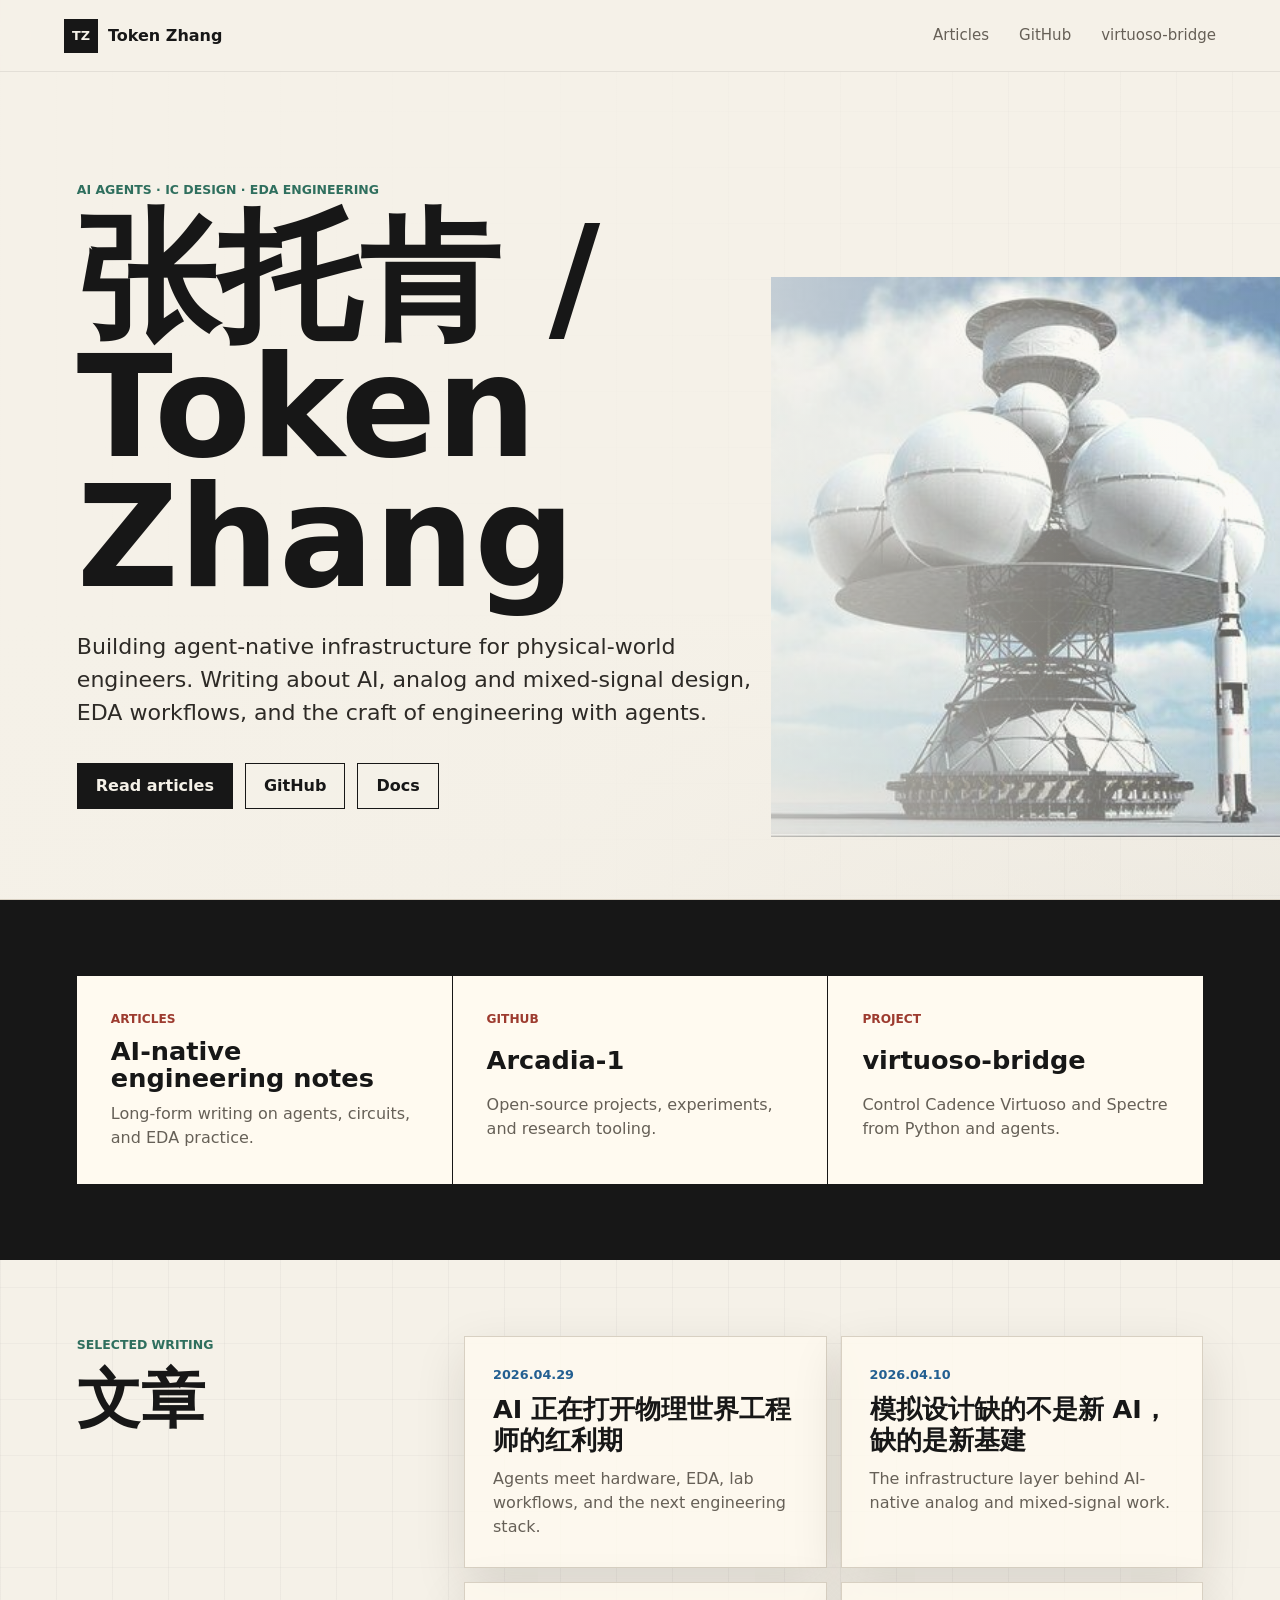
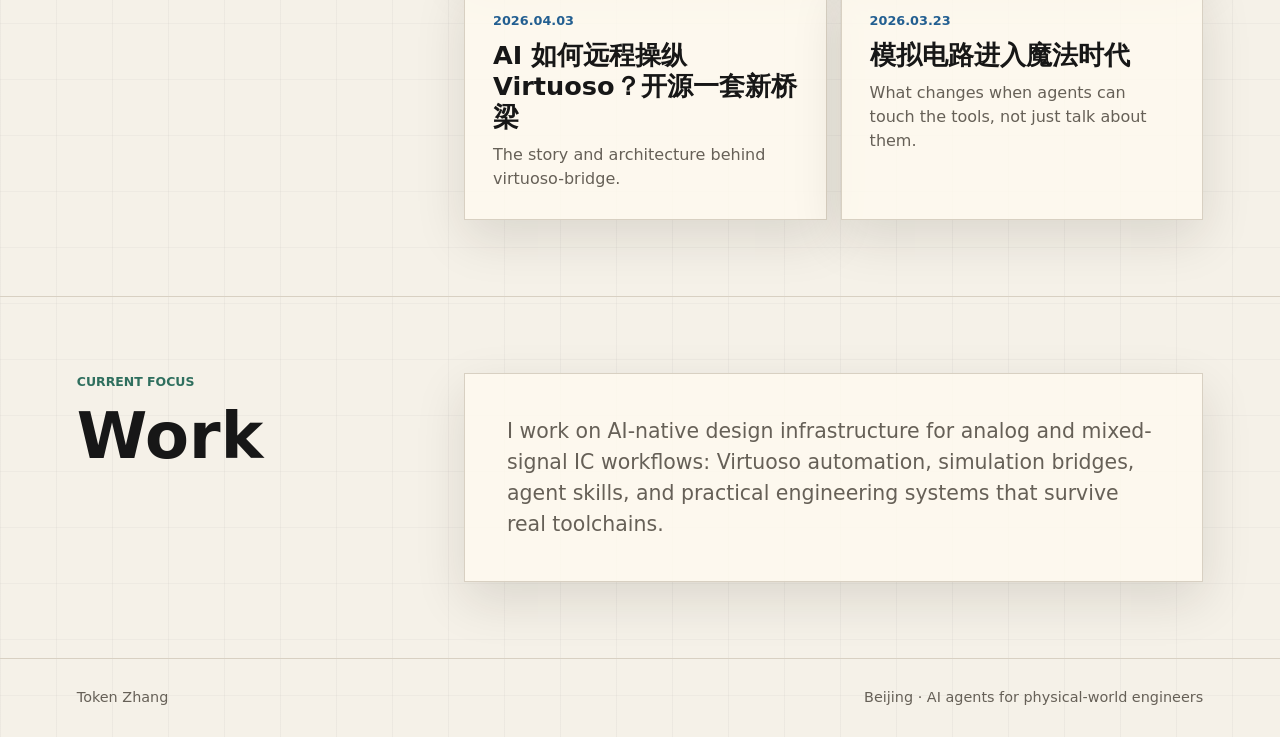
==== index.html @ 7e132140 "Initial tokenzhang.com landing page" ====
<!doctype html>
<html lang="zh-CN">
  <head>
    <meta charset="utf-8" />
    <meta name="viewport" content="width=device-width, initial-scale=1" />
    <title>Token Zhang | 张托肯</title>
    <meta
      name="description"
      content="张托肯的个人入口：AI Agents、IC design、EDA engineering、文章与开源项目。"
    />
    <meta name="theme-color" content="#f5f1e8" />
    <meta property="og:title" content="Token Zhang | 张托肯" />
    <meta
      property="og:description"
      content="AI Agents, IC design, EDA engineering, articles, and open-source projects."
    />
    <meta property="og:type" content="website" />
    <meta property="og:url" content="https://tokenzhang.com/" />
    <meta property="og:image" content="https://tokenzhang.com/assets/avatar.jpg" />
    <link rel="canonical" href="https://tokenzhang.com/" />
    <link rel="icon" href="assets/avatar.jpg" />
    <link rel="stylesheet" href="styles.css" />
  </head>
  <body>
    <header class="site-header" aria-label="Primary">
      <a class="brand" href="/" aria-label="Token Zhang home">
        <span class="brand-mark">TZ</span>
        <span>Token Zhang</span>
      </a>
      <nav class="nav-links">
        <a href="#articles">Articles</a>
        <a href="https://github.com/Arcadia-1">GitHub</a>
        <a href="https://virtuoso-bridge.tokenzhang.com">virtuoso-bridge</a>
      </nav>
    </header>

    <main>
      <section class="hero" aria-labelledby="hero-title">
        <img class="hero-portrait" src="assets/avatar.jpg" alt="Token Zhang avatar" />
        <div class="hero-copy">
          <p class="eyebrow">AI agents · IC design · EDA engineering</p>
          <h1 id="hero-title">张托肯 / Token Zhang</h1>
          <p class="intro">
            Building agent-native infrastructure for physical-world engineers.
            Writing about AI, analog and mixed-signal design, EDA workflows, and
            the craft of engineering with agents.
          </p>
          <div class="primary-actions" aria-label="Featured links">
            <a class="button primary" href="#articles">Read articles</a>
            <a class="button" href="https://github.com/Arcadia-1">GitHub</a>
            <a class="button" href="https://virtuoso-bridge.tokenzhang.com">Docs</a>
          </div>
        </div>
      </section>

      <section class="link-band" aria-label="Main destinations">
        <a class="destination" href="#articles">
          <span class="destination-label">Articles</span>
          <strong>AI-native engineering notes</strong>
          <span>Long-form writing on agents, circuits, and EDA practice.</span>
        </a>
        <a class="destination" href="https://github.com/Arcadia-1">
          <span class="destination-label">GitHub</span>
          <strong>Arcadia-1</strong>
          <span>Open-source projects, experiments, and research tooling.</span>
        </a>
        <a class="destination" href="https://virtuoso-bridge.tokenzhang.com">
          <span class="destination-label">Project</span>
          <strong>virtuoso-bridge</strong>
          <span>Control Cadence Virtuoso and Spectre from Python and agents.</span>
        </a>
      </section>

      <section class="section-grid" id="articles" aria-labelledby="articles-title">
        <div class="section-heading">
          <p class="eyebrow">Selected writing</p>
          <h2 id="articles-title">文章</h2>
        </div>
        <div class="article-list">
          <article class="article-card">
            <span>2026.04.29</span>
            <h3>AI 正在打开物理世界工程师的红利期</h3>
            <p>Agents meet hardware, EDA, lab workflows, and the next engineering stack.</p>
          </article>
          <article class="article-card">
            <span>2026.04.10</span>
            <h3>模拟设计缺的不是新 AI，缺的是新基建</h3>
            <p>The infrastructure layer behind AI-native analog and mixed-signal work.</p>
          </article>
          <article class="article-card">
            <span>2026.04.03</span>
            <h3>AI 如何远程操纵 Virtuoso？开源一套新桥梁</h3>
            <p>The story and architecture behind virtuoso-bridge.</p>
          </article>
          <article class="article-card">
            <span>2026.03.23</span>
            <h3>模拟电路进入魔法时代</h3>
            <p>What changes when agents can touch the tools, not just talk about them.</p>
          </article>
        </div>
      </section>

      <section class="section-grid compact" aria-labelledby="work-title">
        <div class="section-heading">
          <p class="eyebrow">Current focus</p>
          <h2 id="work-title">Work</h2>
        </div>
        <div class="work-panel">
          <p>
            I work on AI-native design infrastructure for analog and mixed-signal
            IC workflows: Virtuoso automation, simulation bridges, agent skills,
            and practical engineering systems that survive real toolchains.
          </p>
        </div>
      </section>
    </main>

    <footer class="site-footer">
      <span>Token Zhang</span>
      <span>Beijing · AI agents for physical-world engineers</span>
    </footer>
  </body>
</html>
---- styles.css ----
:root {
  color-scheme: light;
  --paper: #f5f1e8;
  --ink: #171717;
  --muted: #666057;
  --line: #d8d0c2;
  --panel: #fffaf0;
  --green: #2f6f5e;
  --red: #9d3b2f;
  --blue: #235f91;
  --gold: #b1842e;
  --shadow: 0 18px 48px rgba(32, 27, 20, 0.12);
}

* {
  box-sizing: border-box;
}

html {
  scroll-behavior: smooth;
}

body {
  margin: 0;
  min-width: 320px;
  background:
    linear-gradient(90deg, rgba(23, 23, 23, 0.035) 1px, transparent 1px),
    linear-gradient(0deg, rgba(23, 23, 23, 0.03) 1px, transparent 1px),
    var(--paper);
  background-size: 56px 56px;
  color: var(--ink);
  font-family:
    Inter, ui-sans-serif, system-ui, -apple-system, BlinkMacSystemFont, "Segoe UI",
    "Noto Sans SC", "PingFang SC", "Microsoft YaHei", sans-serif;
  line-height: 1.5;
}

a {
  color: inherit;
  text-decoration: none;
}

.site-header {
  position: sticky;
  top: 0;
  z-index: 10;
  display: flex;
  align-items: center;
  justify-content: space-between;
  gap: 24px;
  min-height: 72px;
  padding: 16px clamp(18px, 5vw, 72px);
  border-bottom: 1px solid rgba(23, 23, 23, 0.08);
  background: rgba(245, 241, 232, 0.9);
  backdrop-filter: blur(18px);
}

.brand,
.nav-links {
  display: flex;
  align-items: center;
}

.brand {
  gap: 10px;
  font-weight: 760;
}

.brand-mark {
  display: grid;
  width: 34px;
  height: 34px;
  place-items: center;
  border: 1px solid var(--ink);
  background: var(--ink);
  color: var(--paper);
  font-size: 0.8rem;
}

.nav-links {
  gap: clamp(14px, 3vw, 30px);
  color: var(--muted);
  font-size: 0.94rem;
}

.nav-links a:hover {
  color: var(--ink);
}

.hero {
  position: relative;
  display: grid;
  min-height: calc(100svh - 72px);
  align-items: end;
  overflow: hidden;
  padding: clamp(40px, 7vw, 92px) clamp(20px, 6vw, 96px);
  border-bottom: 1px solid var(--line);
}

.hero::before {
  position: absolute;
  inset: 0;
  content: "";
  background:
    linear-gradient(90deg, rgba(245, 241, 232, 0.98) 0%, rgba(245, 241, 232, 0.88) 46%, rgba(245, 241, 232, 0.3) 100%),
    linear-gradient(180deg, transparent 64%, rgba(23, 23, 23, 0.05) 100%);
  z-index: 1;
}

.hero-portrait {
  position: absolute;
  right: clamp(-70px, -4vw, 18px);
  bottom: clamp(10px, 5vw, 62px);
  width: min(58vw, 560px);
  aspect-ratio: 1;
  object-fit: cover;
  filter: saturate(0.92) contrast(1.05);
  opacity: 0.94;
}

.hero-copy {
  position: relative;
  z-index: 2;
  max-width: 790px;
}

.eyebrow {
  margin: 0 0 14px;
  color: var(--green);
  font-size: 0.78rem;
  font-weight: 780;
  text-transform: uppercase;
}

h1,
h2,
h3,
p {
  overflow-wrap: anywhere;
}

h1 {
  margin: 0;
  max-width: 12ch;
  font-size: clamp(4.2rem, 11vw, 9.5rem);
  line-height: 0.92;
  letter-spacing: 0;
}

.intro {
  max-width: 680px;
  margin: 28px 0 0;
  color: #2d2a26;
  font-size: clamp(1.05rem, 2vw, 1.38rem);
}

.primary-actions {
  display: flex;
  flex-wrap: wrap;
  gap: 12px;
  margin-top: 34px;
}

.button {
  display: inline-flex;
  align-items: center;
  justify-content: center;
  min-height: 44px;
  padding: 10px 18px;
  border: 1px solid var(--ink);
  background: rgba(245, 241, 232, 0.78);
  font-weight: 720;
}

.button.primary {
  background: var(--ink);
  color: var(--paper);
}

.button:hover {
  transform: translateY(-1px);
  box-shadow: 0 8px 18px rgba(23, 23, 23, 0.12);
}

.link-band,
.section-grid {
  padding: clamp(34px, 6vw, 76px) clamp(20px, 6vw, 96px);
}

.link-band {
  display: grid;
  grid-template-columns: repeat(3, minmax(0, 1fr));
  gap: 1px;
  background: var(--ink);
}

.destination {
  display: grid;
  gap: 10px;
  min-height: 190px;
  padding: clamp(22px, 3vw, 34px);
  background: var(--panel);
}

.destination:hover {
  background: #ffffff;
}

.destination-label {
  color: var(--red);
  font-size: 0.76rem;
  font-weight: 800;
  text-transform: uppercase;
}

.destination strong {
  font-size: clamp(1.35rem, 2vw, 1.9rem);
  line-height: 1.05;
}

.destination span:last-child {
  color: var(--muted);
}

.section-grid {
  display: grid;
  grid-template-columns: minmax(180px, 0.42fr) minmax(0, 1fr);
  gap: clamp(28px, 6vw, 78px);
  border-bottom: 1px solid var(--line);
}

.section-grid.compact {
  align-items: start;
}

.section-heading h2 {
  margin: 0;
  font-size: clamp(2.4rem, 5vw, 4.8rem);
  line-height: 0.96;
}

.article-list {
  display: grid;
  grid-template-columns: repeat(2, minmax(0, 1fr));
  gap: 14px;
}

.article-card,
.work-panel {
  border: 1px solid var(--line);
  background: rgba(255, 250, 240, 0.82);
  box-shadow: var(--shadow);
}

.article-card {
  display: grid;
  min-height: 210px;
  align-content: start;
  gap: 10px;
  padding: clamp(20px, 3vw, 28px);
}

.article-card span {
  color: var(--blue);
  font-size: 0.8rem;
  font-weight: 780;
}

.article-card h3 {
  margin: 0;
  font-size: clamp(1.2rem, 2vw, 1.62rem);
  line-height: 1.22;
}

.article-card p,
.work-panel p {
  margin: 0;
  color: var(--muted);
}

.work-panel {
  padding: clamp(24px, 4vw, 42px);
  font-size: clamp(1.05rem, 2vw, 1.28rem);
}

.site-footer {
  display: flex;
  justify-content: space-between;
  gap: 20px;
  padding: 28px clamp(20px, 6vw, 96px);
  color: var(--muted);
  font-size: 0.9rem;
}

@media (max-width: 860px) {
  .site-header {
    align-items: flex-start;
    flex-direction: column;
    gap: 14px;
  }

  .nav-links {
    width: 100%;
    justify-content: space-between;
  }

  .hero {
    min-height: calc(100svh - 118px);
  }

  .hero::before {
    background:
      linear-gradient(180deg, rgba(245, 241, 232, 0.82) 0%, rgba(245, 241, 232, 0.94) 62%, rgba(245, 241, 232, 1) 100%),
      linear-gradient(180deg, transparent 64%, rgba(23, 23, 23, 0.05) 100%);
  }

  .hero-portrait {
    top: 34px;
    right: -18vw;
    bottom: auto;
    width: min(86vw, 420px);
    opacity: 0.5;
  }

  .link-band,
  .section-grid,
  .article-list {
    grid-template-columns: 1fr;
  }

  .site-footer {
    flex-direction: column;
  }
}

@media (max-width: 540px) {
  .nav-links {
    display: grid;
    grid-template-columns: repeat(3, minmax(0, 1fr));
    gap: 8px;
    font-size: 0.82rem;
  }

  .nav-links a {
    overflow-wrap: anywhere;
  }

  h1 {
    font-size: clamp(3.4rem, 18vw, 4.8rem);
  }

  .primary-actions {
    display: grid;
    grid-template-columns: 1fr;
  }
}
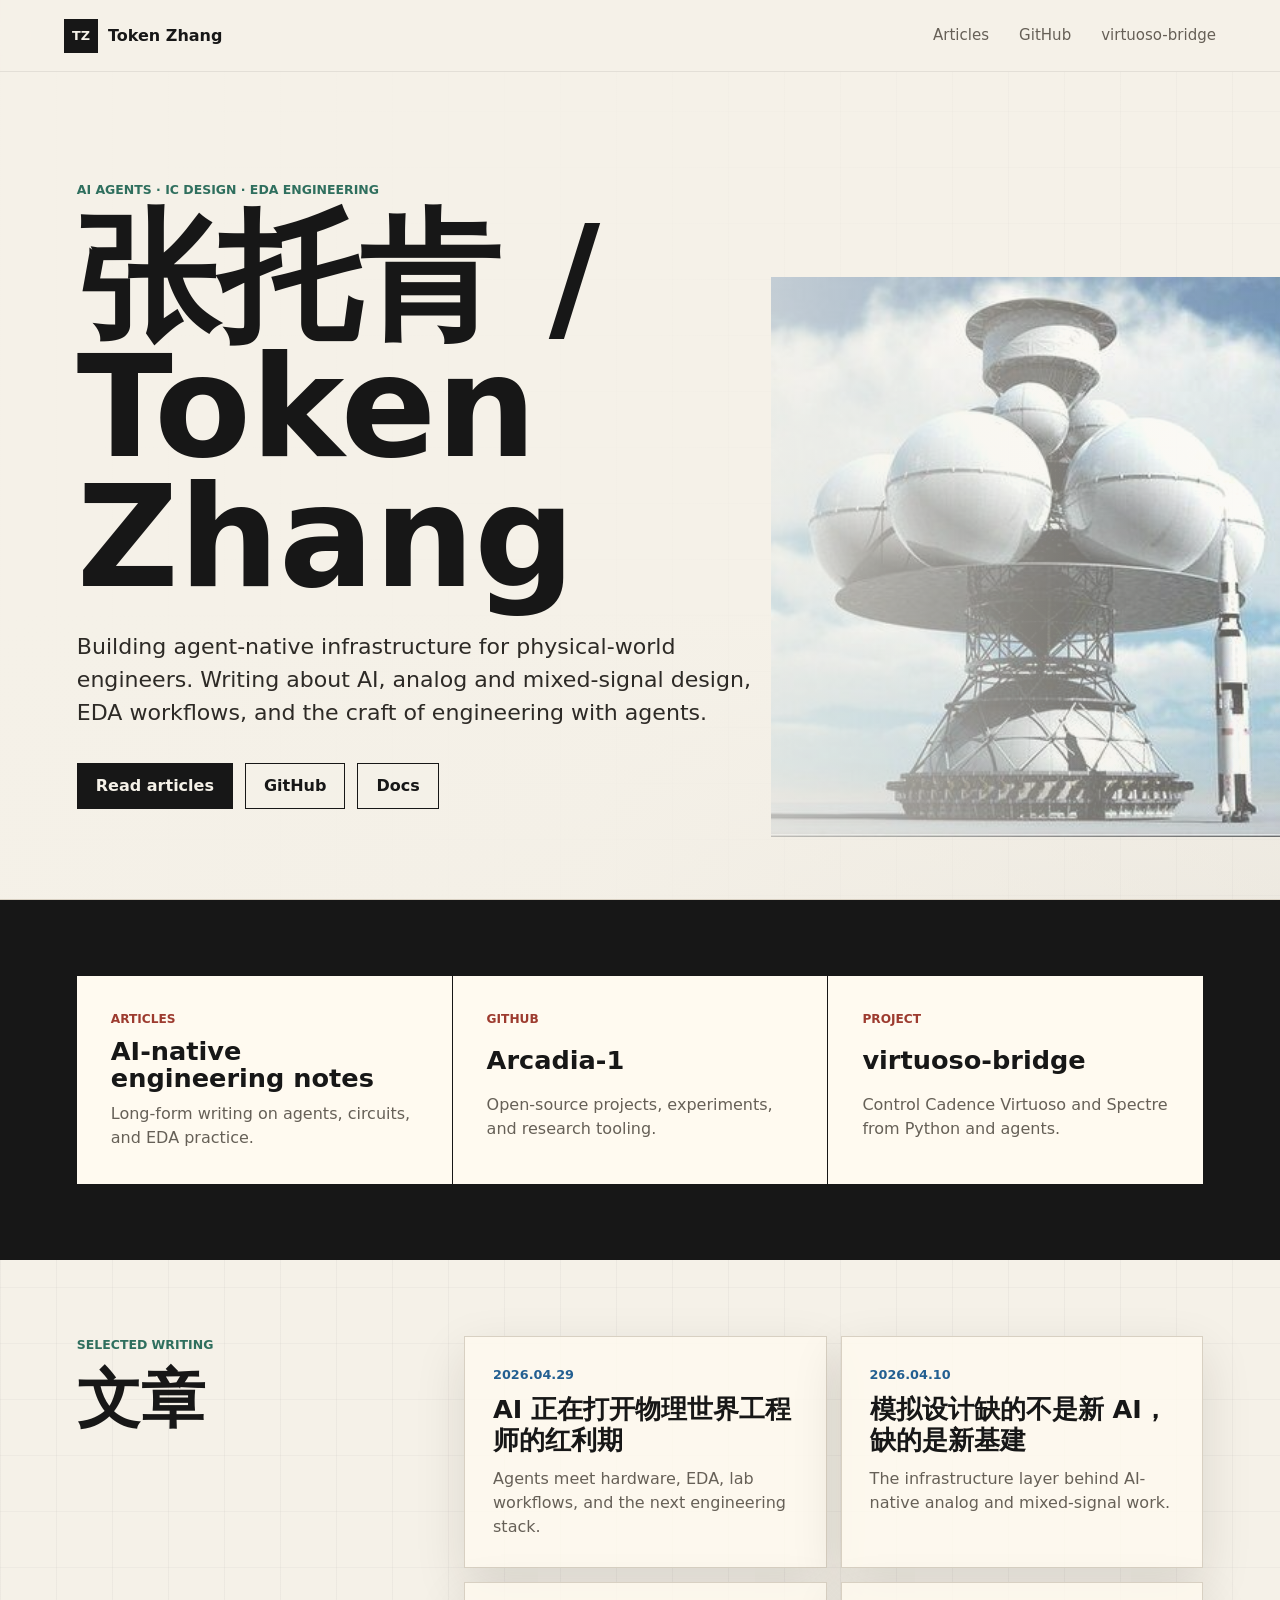
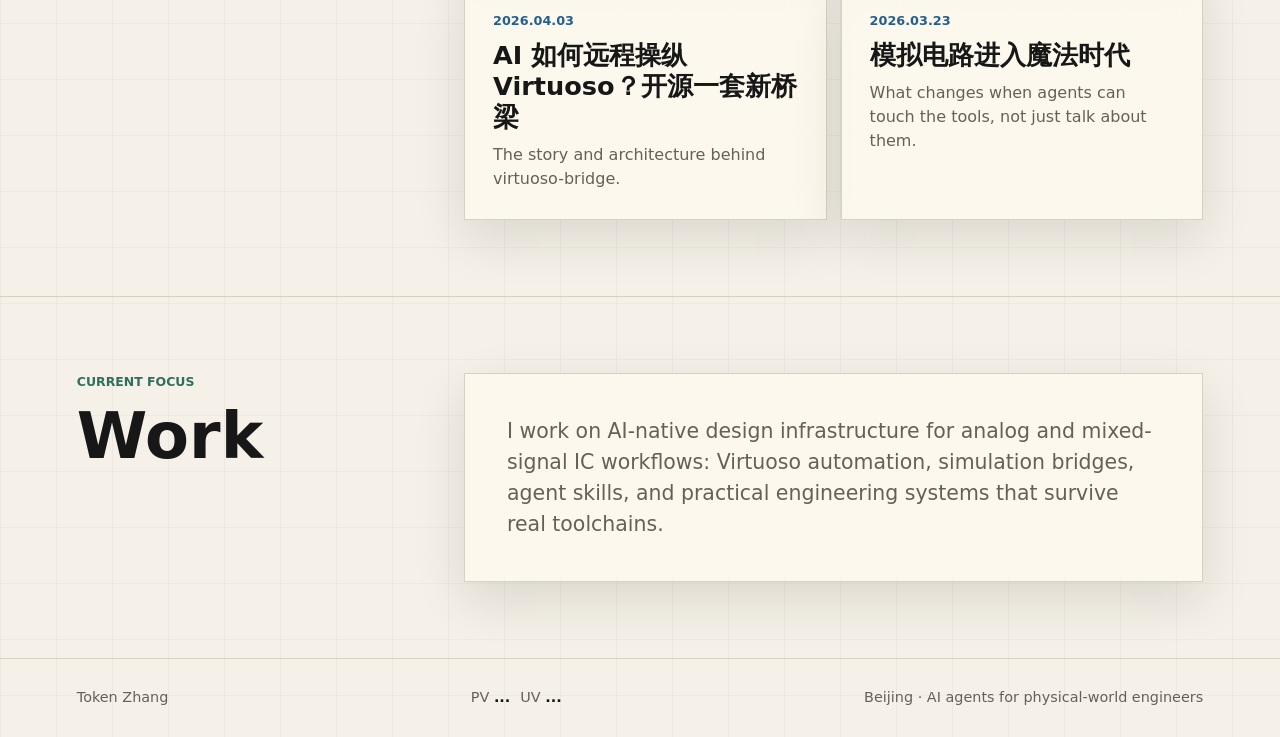
==== commit d875b831: "Add traffic counters" ====
--- a/index.html
+++ b/index.html
@@ -117,7 +117,23 @@
 
     <footer class="site-footer">
       <span>Token Zhang</span>
+      <span class="traffic-stats" aria-label="Traffic statistics">
+        <span>PV <strong id="busuanzi_site_pv">...</strong></span>
+        <span>UV <strong id="busuanzi_site_uv">...</strong></span>
+      </span>
       <span>Beijing · AI agents for physical-world engineers</span>
     </footer>
+    <script>
+      (function () {
+        var host = window.location.hostname;
+        if (!host || host === "localhost" || host === "127.0.0.1" || host === "::1") {
+          return;
+        }
+        var script = document.createElement("script");
+        script.src = "https://api.busuanzi.cc/static/3.6.9/busuanzi.min.js";
+        script.defer = true;
+        document.body.appendChild(script);
+      }());
+    </script>
   </body>
 </html>
--- a/styles.css
+++ b/styles.css
@@ -285,11 +285,23 @@
 
 .site-footer {
   display: flex;
+  align-items: center;
   justify-content: space-between;
   gap: 20px;
   padding: 28px clamp(20px, 6vw, 96px);
   color: var(--muted);
   font-size: 0.9rem;
+}
+
+.traffic-stats {
+  display: inline-flex;
+  flex-wrap: wrap;
+  gap: 10px;
+}
+
+.traffic-stats strong {
+  color: var(--ink);
+  font-weight: 800;
 }
 
 @media (max-width: 860px) {
@@ -330,6 +342,7 @@
 
   .site-footer {
     flex-direction: column;
+    align-items: flex-start;
   }
 }
 
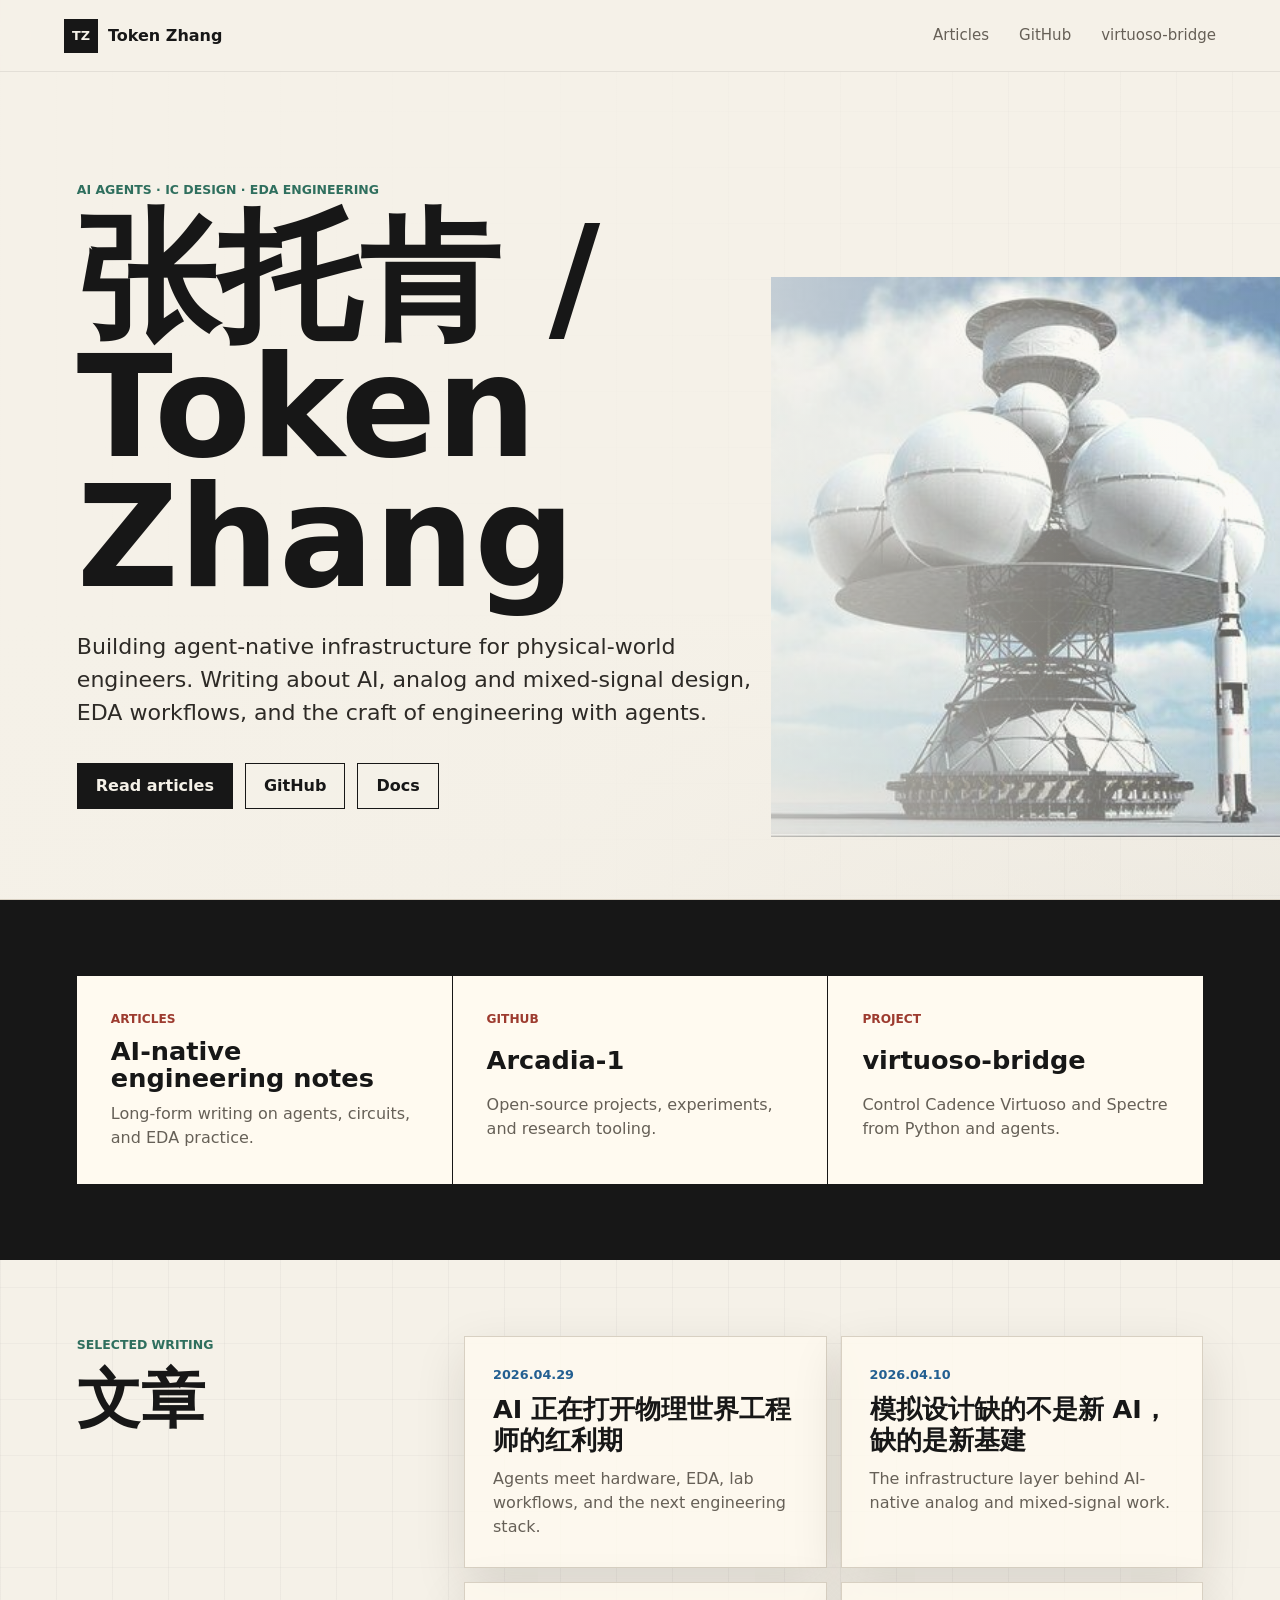
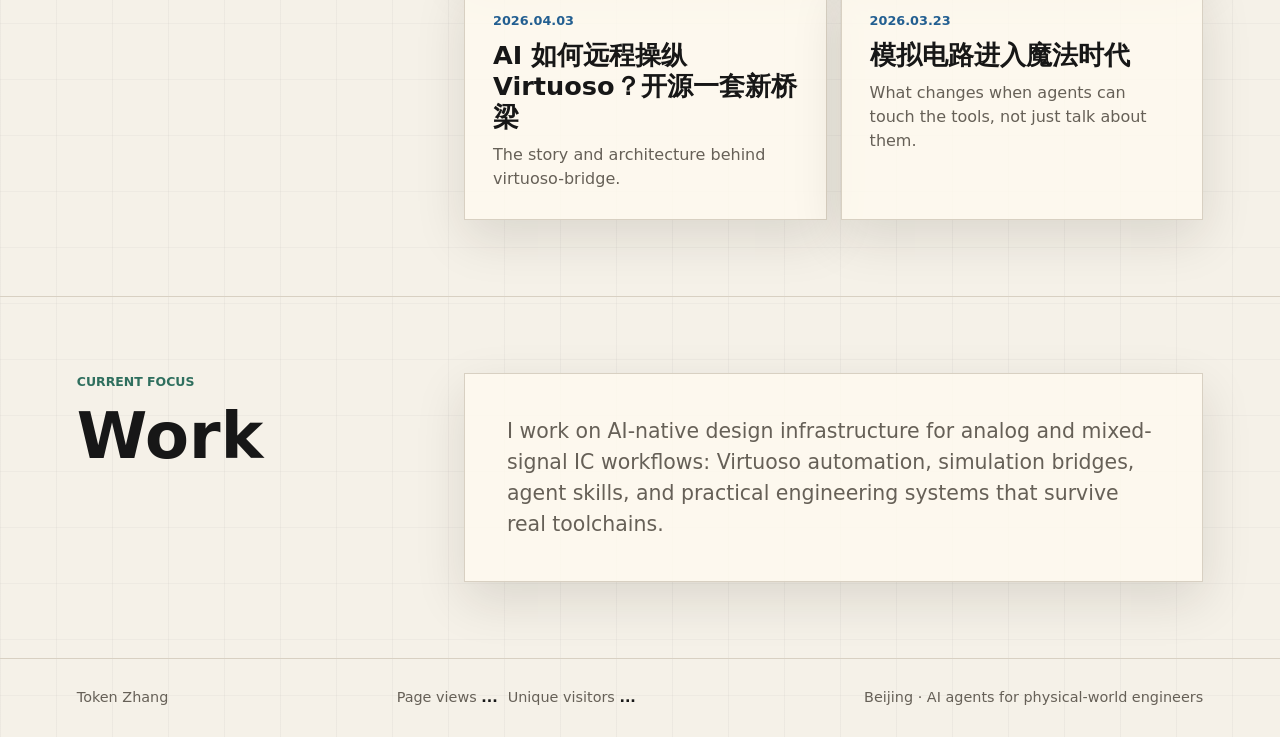
==== commit c351c802: "Clarify traffic counter labels" ====
--- a/index.html
+++ b/index.html
@@ -118,8 +118,8 @@
     <footer class="site-footer">
       <span>Token Zhang</span>
       <span class="traffic-stats" aria-label="Traffic statistics">
-        <span>PV <strong id="busuanzi_site_pv">...</strong></span>
-        <span>UV <strong id="busuanzi_site_uv">...</strong></span>
+        <span>Page views <strong id="busuanzi_site_pv">...</strong></span>
+        <span>Unique visitors <strong id="busuanzi_site_uv">...</strong></span>
       </span>
       <span>Beijing · AI agents for physical-world engineers</span>
     </footer>
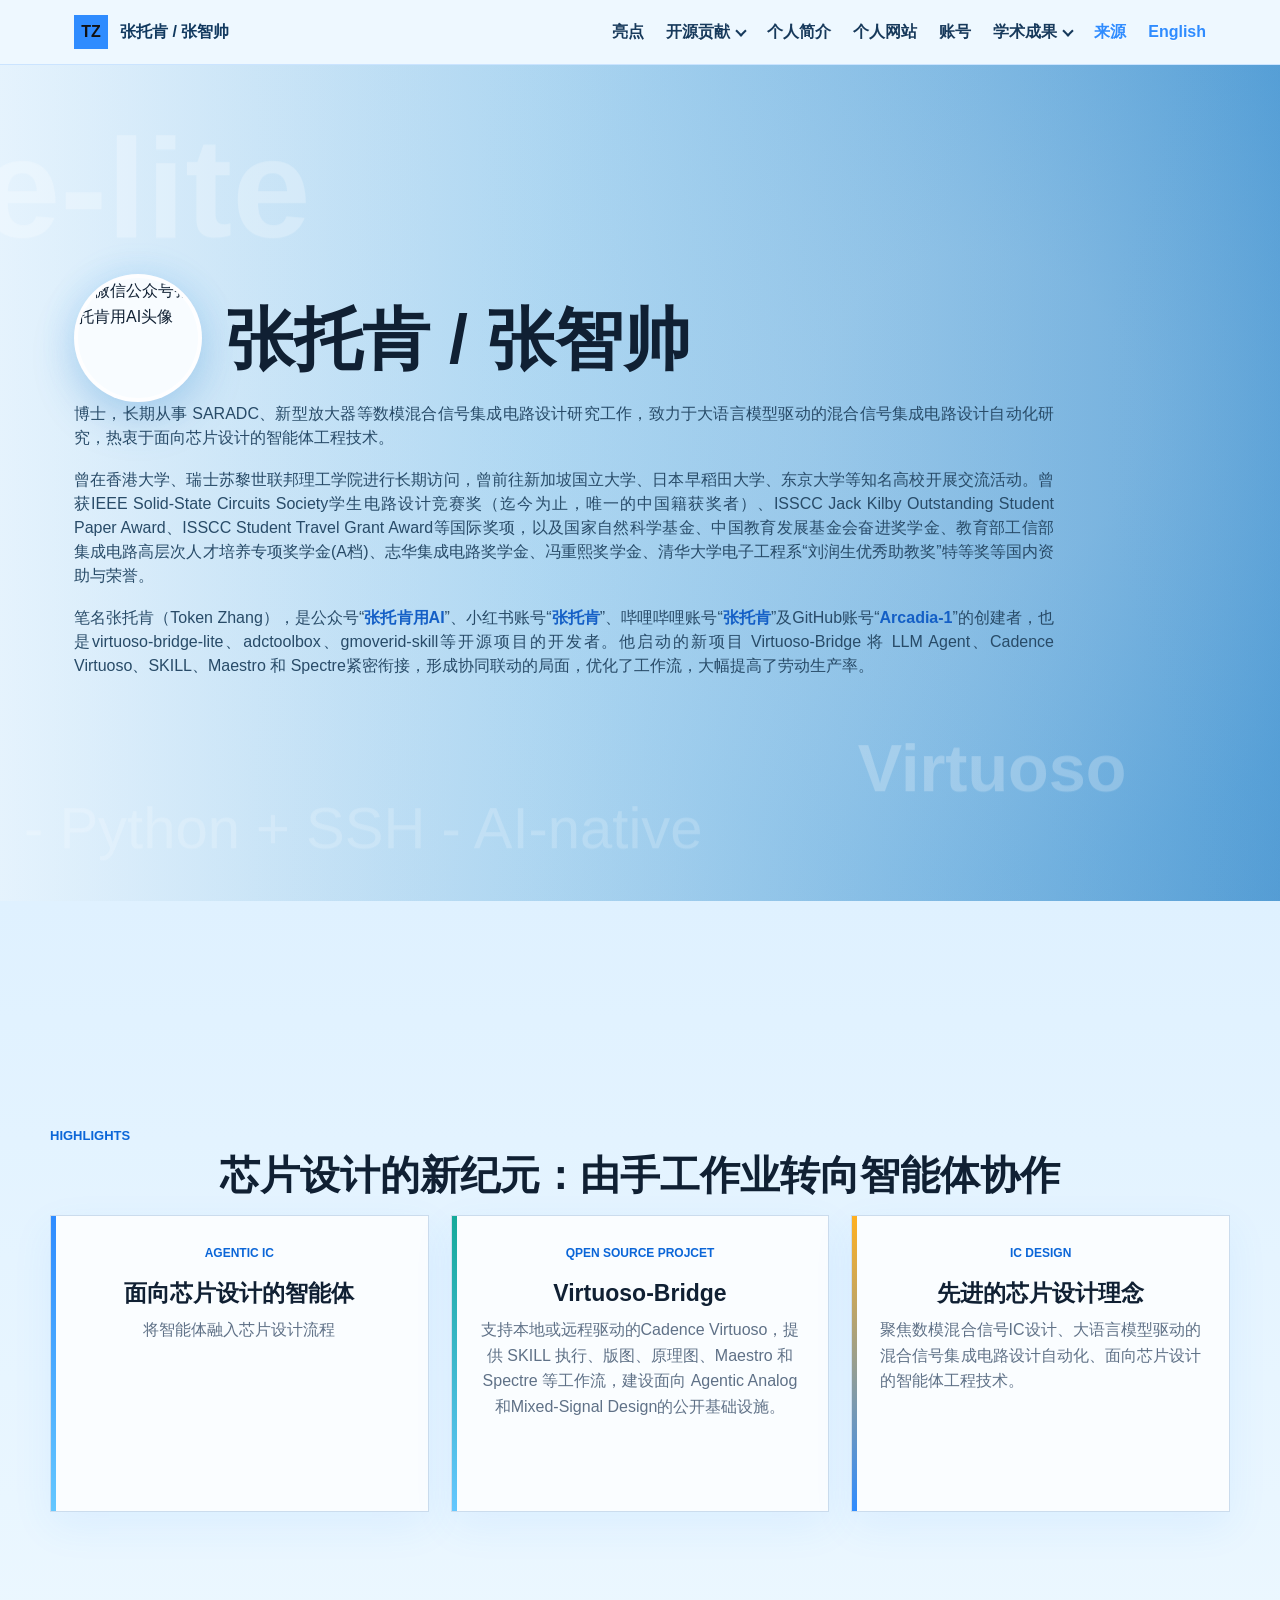
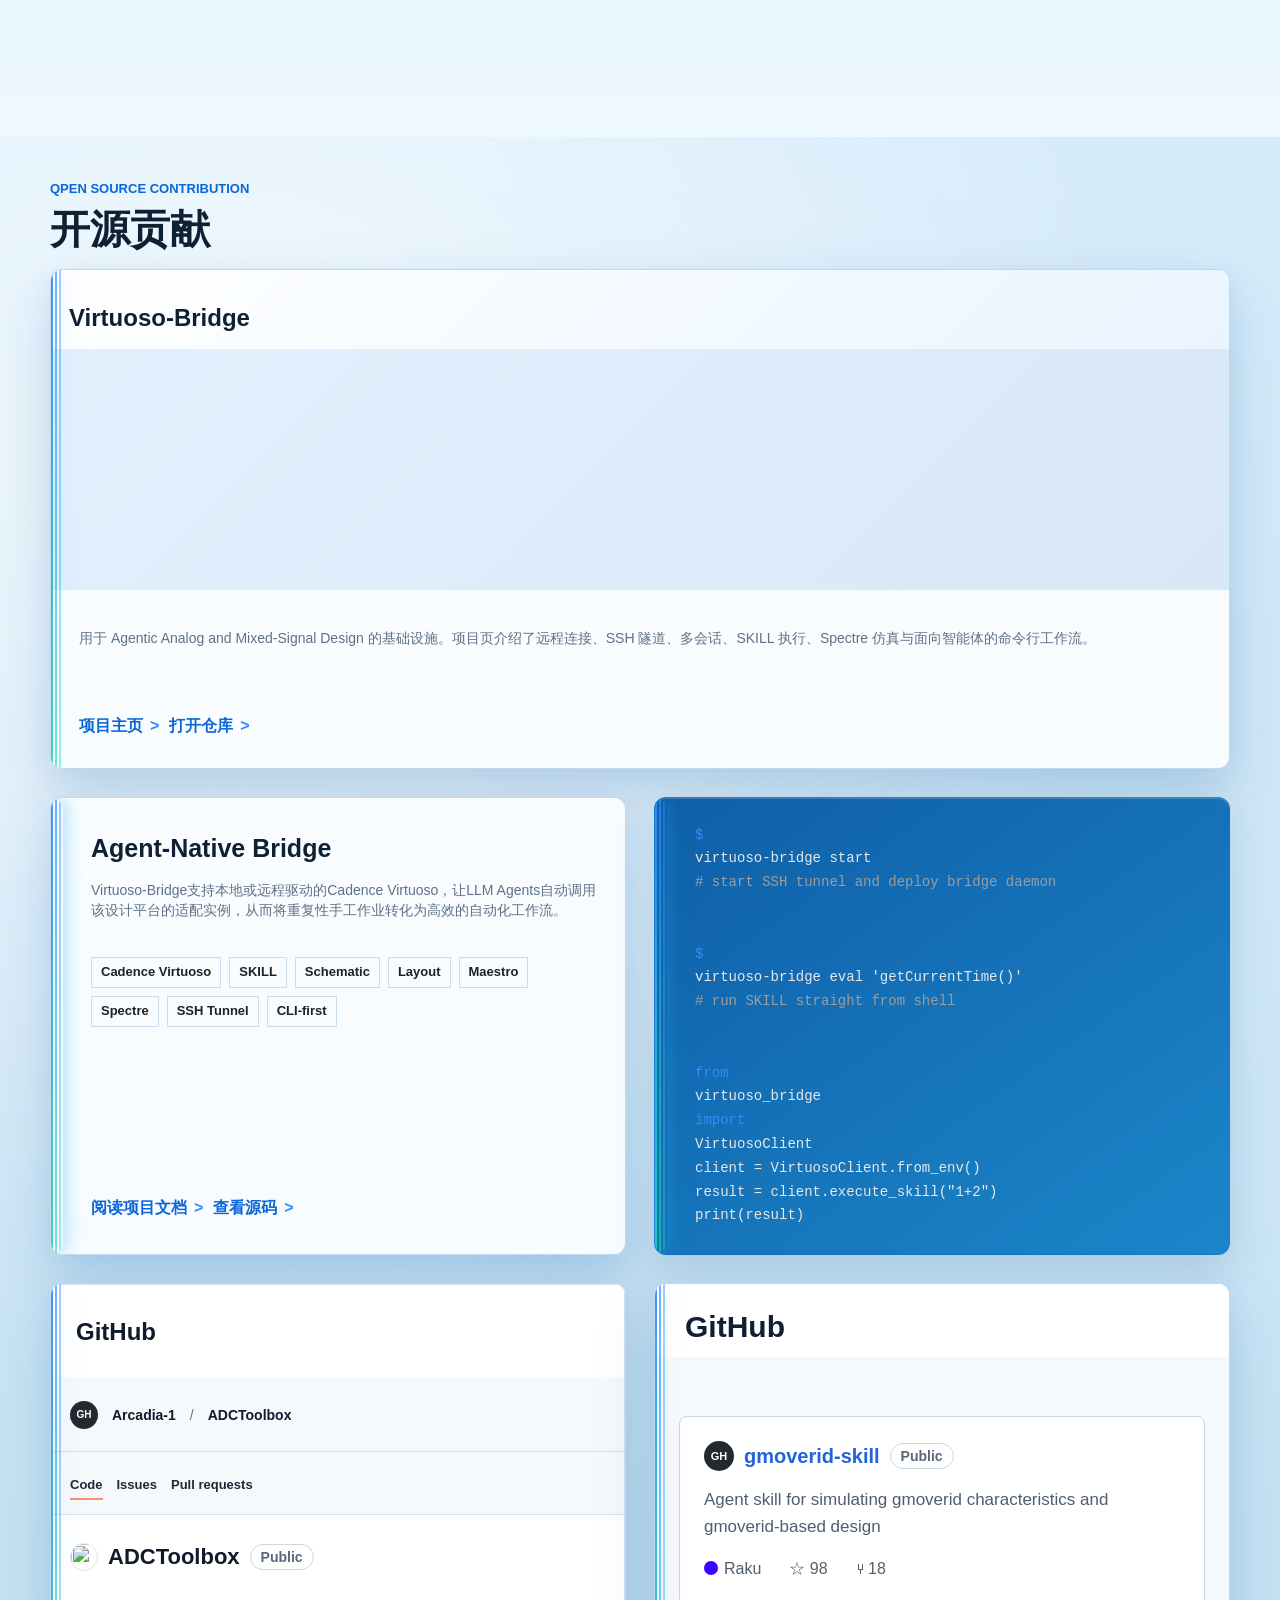
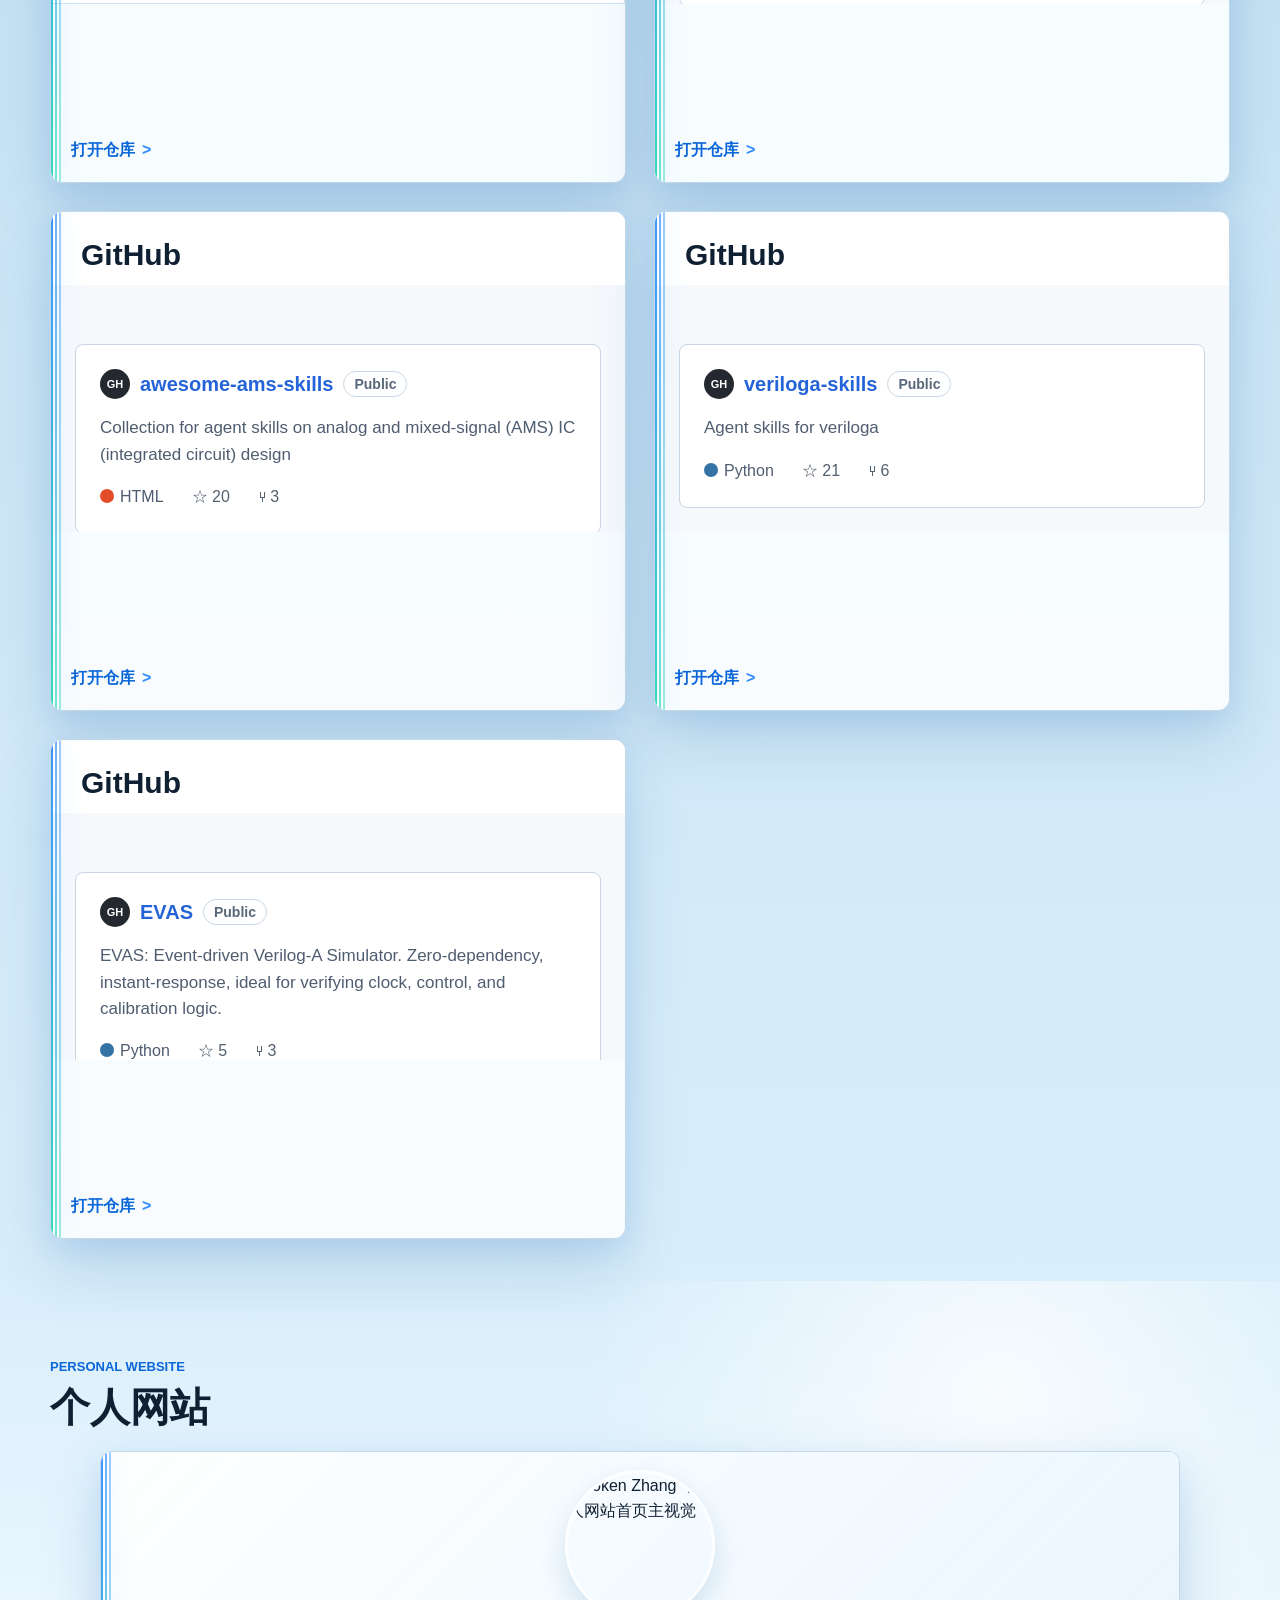
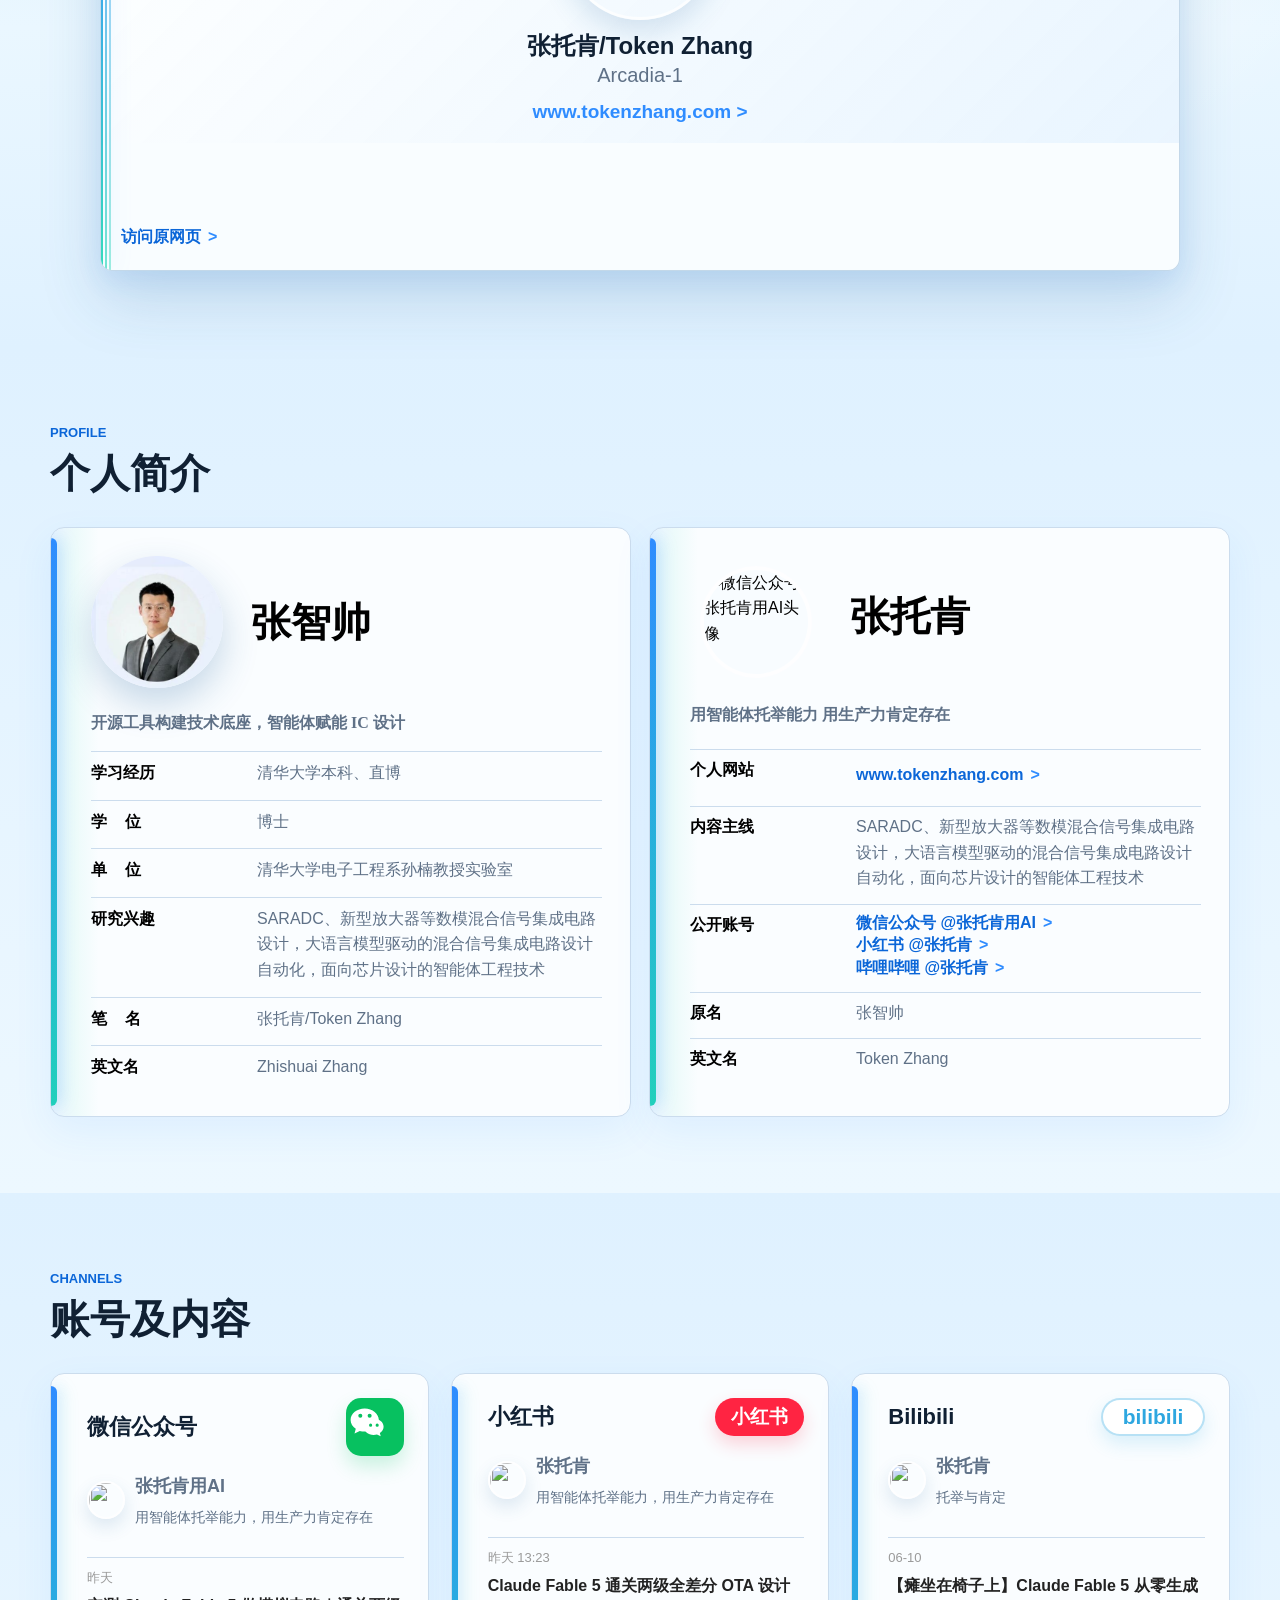
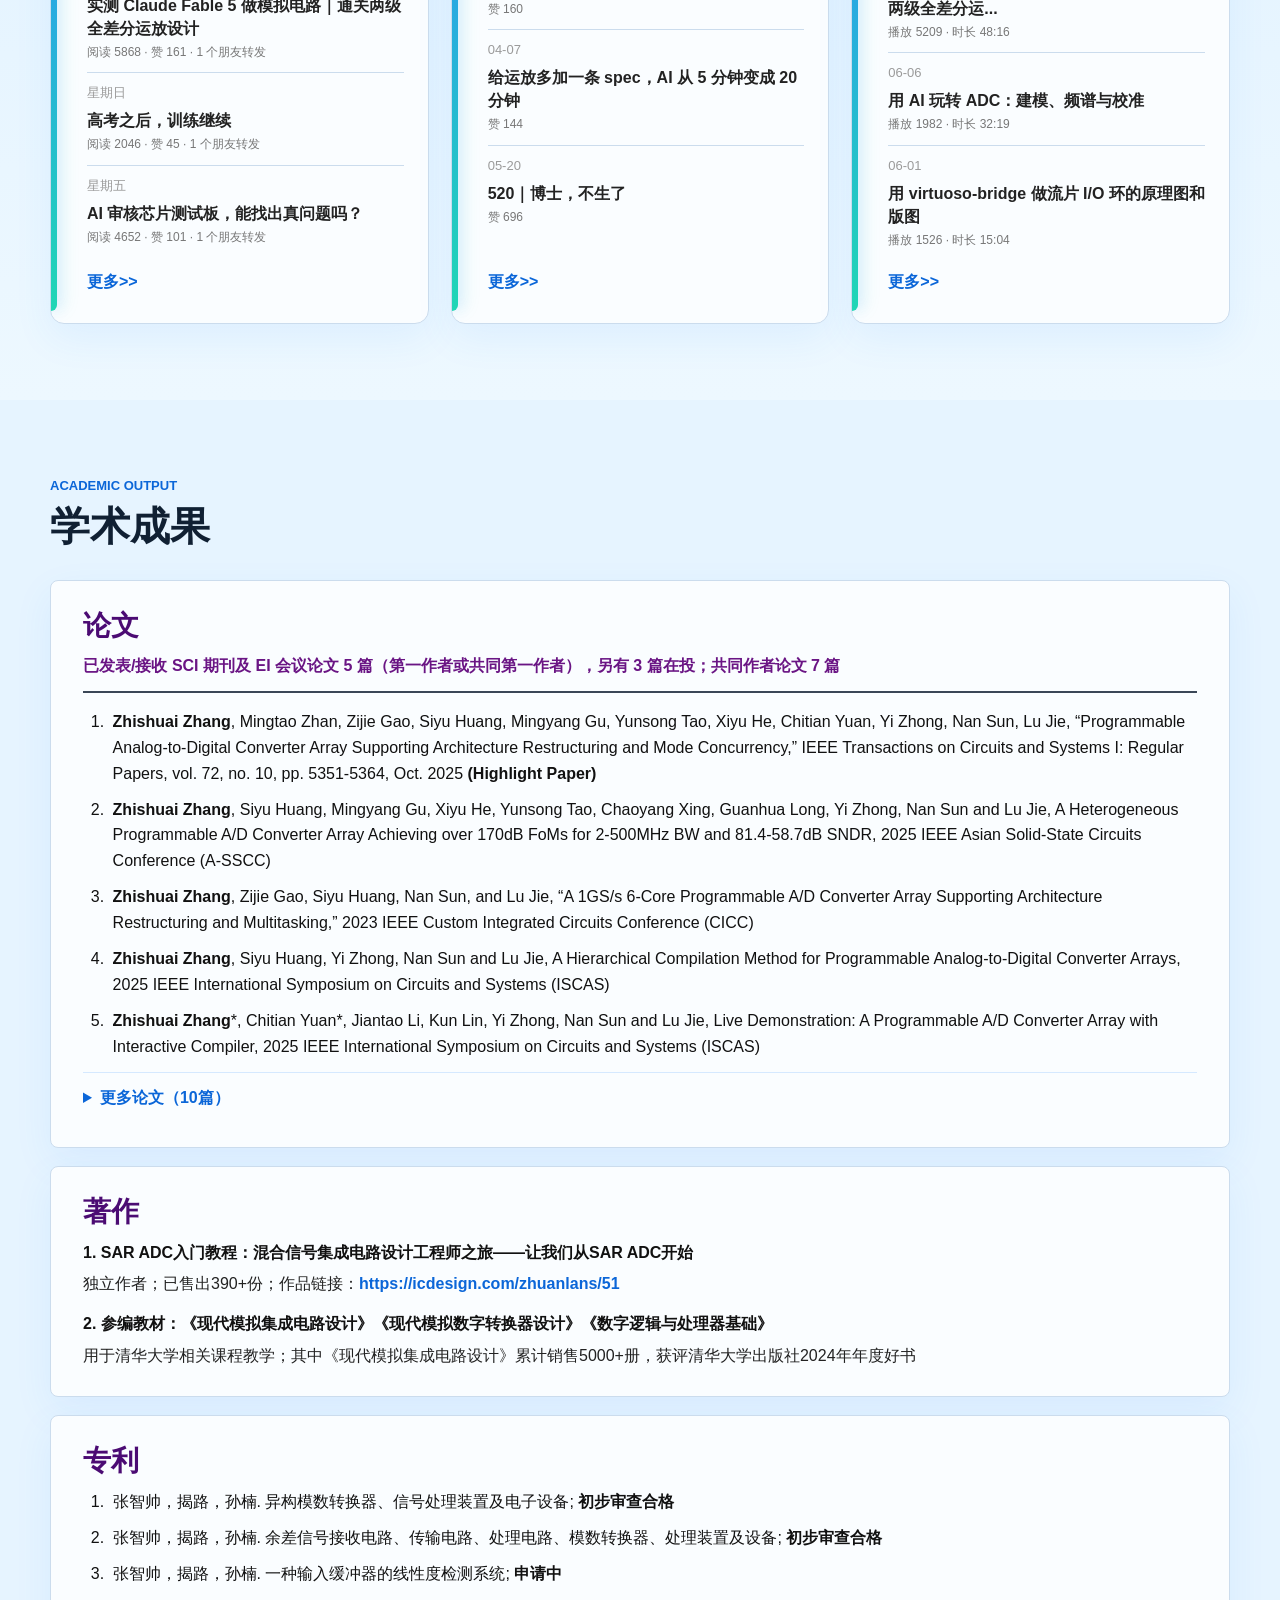
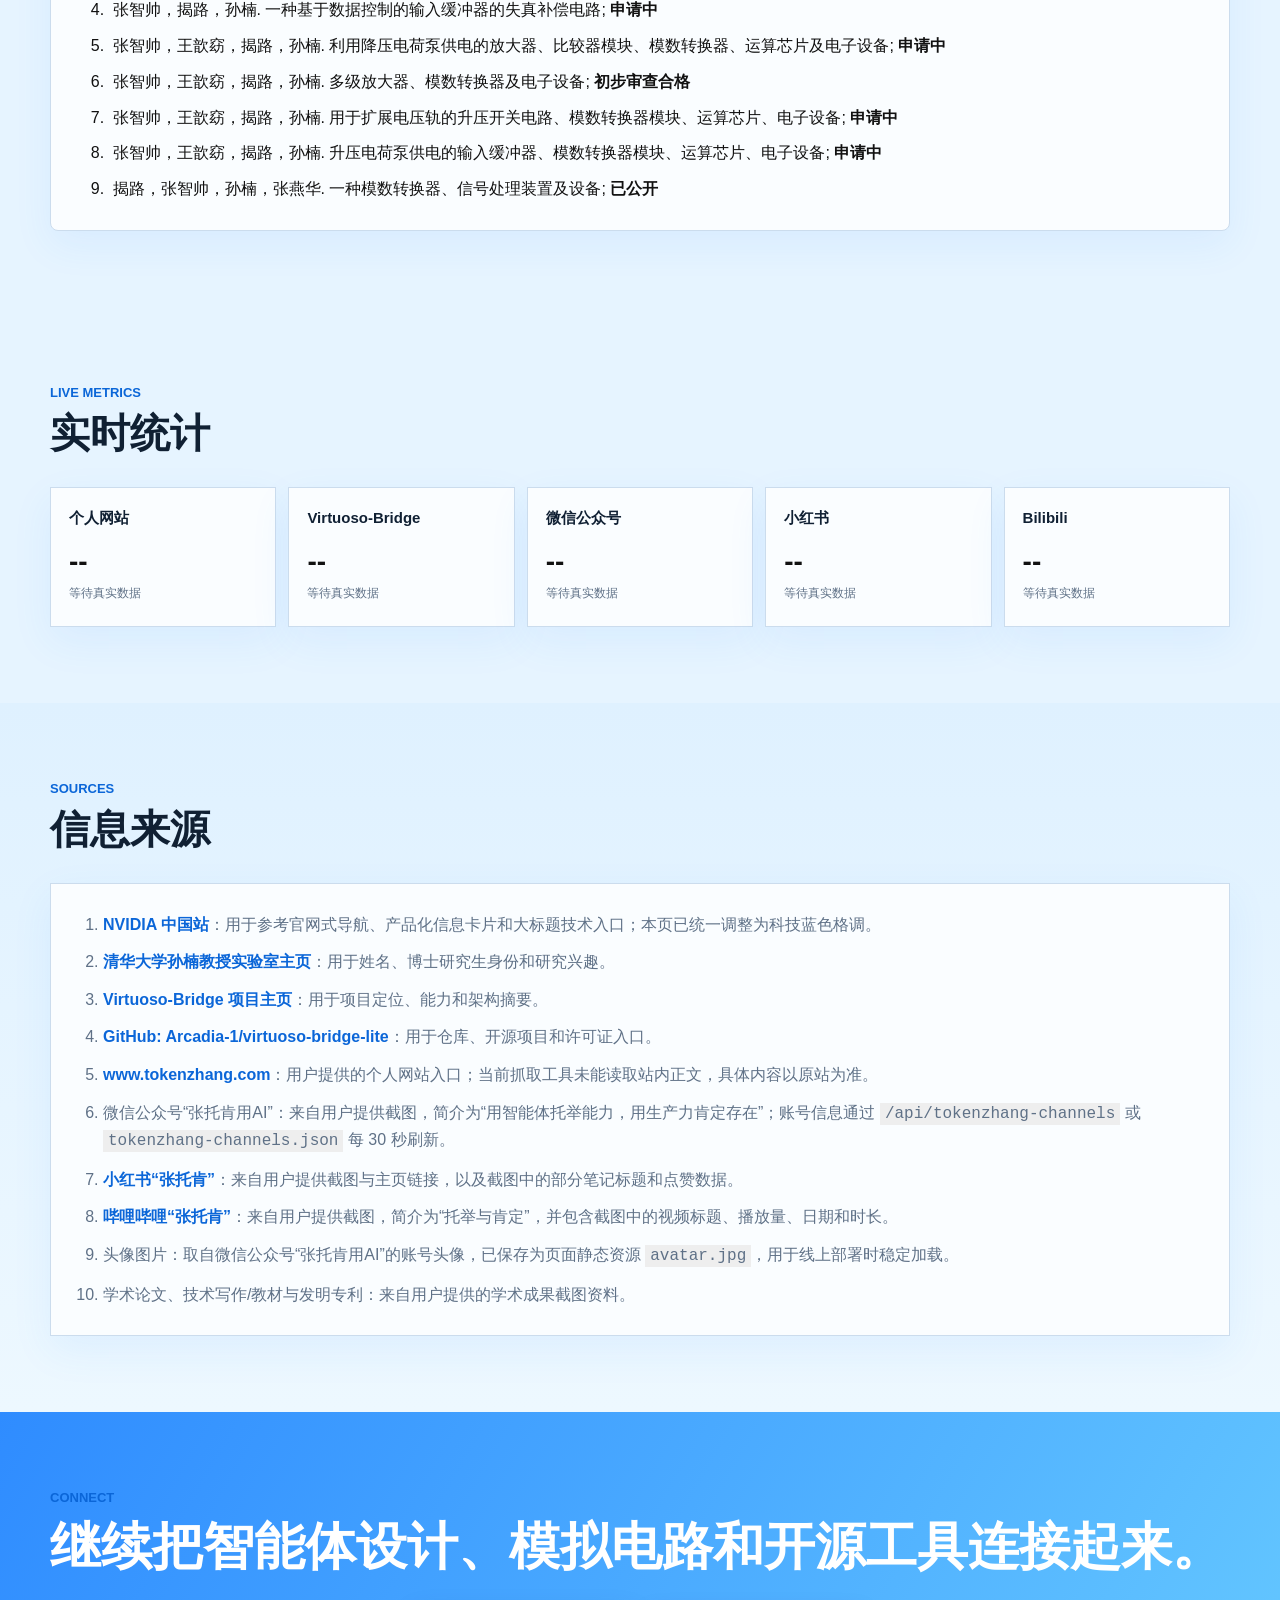
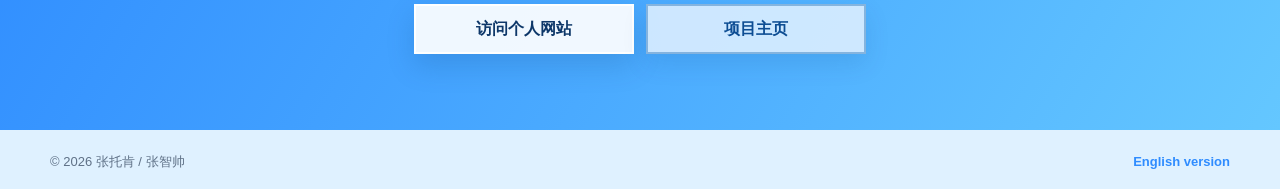
==== commit 2a609fdb: "Update homepage snapshot from local docs" ====
--- a/index.html
+++ b/index.html
@@ -1,139 +1,3542 @@
-<!doctype html>
+﻿<!doctype html>
 <html lang="zh-CN">
-  <head>
-    <meta charset="utf-8" />
-    <meta name="viewport" content="width=device-width, initial-scale=1" />
-    <title>Token Zhang | 张托肯</title>
-    <meta
-      name="description"
-      content="张托肯的个人入口：AI Agents、IC design、EDA engineering、文章与开源项目。"
-    />
-    <meta name="theme-color" content="#f5f1e8" />
-    <meta property="og:title" content="Token Zhang | 张托肯" />
-    <meta
-      property="og:description"
-      content="AI Agents, IC design, EDA engineering, articles, and open-source projects."
-    />
-    <meta property="og:type" content="website" />
-    <meta property="og:url" content="https://tokenzhang.com/" />
-    <meta property="og:image" content="https://tokenzhang.com/assets/avatar.jpg" />
-    <link rel="canonical" href="https://tokenzhang.com/" />
-    <link rel="icon" href="assets/avatar.jpg" />
-    <link rel="stylesheet" href="styles.css" />
-  </head>
-  <body>
-    <header class="site-header" aria-label="Primary">
-      <a class="brand" href="/" aria-label="Token Zhang home">
+<head>
+  <meta charset="utf-8">
+  <meta name="viewport" content="width=device-width, initial-scale=1, viewport-fit=cover">
+  <title>张托肯 / 张智帅</title>
+  <meta name="description" content="张托肯 / 张智帅的个人主页。页面整合公开来源与用户提供链接，采用 NVIDIA 中国站风格的技术官网视觉。">
+  <style>
+    :root {
+      --green: #2f8cff;
+      --green-dark: #0b66d8;
+      --ink: #102033;
+      --muted: #5f7187;
+      --line: #cbdced;
+      --soft: #e7f4ff;
+      --panel: #fafdff;
+      --nav-blue: #0c3b66;
+      --sky: #dff1ff;
+      --blue: #2f8cff;
+      --blue-deep: #0f5fa8;
+      --max: 1180px;
+      font-family: "Microsoft YaHei", "PingFang SC", "Noto Sans SC", Arial, sans-serif;
+    }
+
+    * {
+      box-sizing: border-box;
+    }
+
+    html {
+      scroll-behavior: smooth;
+    }
+
+    body {
+      margin: 0;
+      color: var(--ink);
+      background: #e6f4ff;
+      line-height: 1.6;
+    }
+
+    a {
+      color: inherit;
+      text-decoration: none;
+    }
+
+    img {
+      display: block;
+      max-width: 100%;
+    }
+
+    .skip-link {
+      position: fixed;
+      left: 12px;
+      top: -80px;
+      z-index: 100;
+      padding: 10px 14px;
+      color: #fff;
+      background: var(--green-dark);
+    }
+
+    .skip-link:focus {
+      top: 12px;
+    }
+
+    .topbar {
+      position: sticky;
+      top: 0;
+      z-index: 50;
+      background: rgba(239, 248, 255, .94);
+      color: #18344f;
+      border-bottom: 1px solid rgba(47, 140, 255, .18);
+      backdrop-filter: blur(14px);
+    }
+
+    .nav {
+      display: flex;
+      flex-wrap: wrap;
+      align-items: center;
+      justify-content: space-between;
+      gap: 20px;
+      width: min(100%, var(--max));
+      min-height: 64px;
+      margin: 0 auto;
+      padding: 0 24px;
+    }
+
+    .brand {
+      display: inline-flex;
+      align-items: center;
+      gap: 12px;
+      min-width: max-content;
+      color: #11395f;
+      font-weight: 800;
+      letter-spacing: 0;
+    }
+
+    .brand-mark {
+      display: grid;
+      width: 34px;
+      height: 34px;
+      place-items: center;
+      color: #111;
+      background: var(--green);
+      font-weight: 900;
+    }
+
+    .nav-links {
+      display: flex;
+      align-items: center;
+      gap: 22px;
+      font-size: 16px;
+      font-weight: 800;
+    }
+
+    .nav-links a {
+      color: #173a5c;
+      text-shadow: 0 1px 0 rgba(255, 255, 255, .42);
+    }
+
+    .nav-item {
+      position: relative;
+      display: inline-flex;
+      align-items: center;
+    }
+
+    .nav-item > a::after {
+      content: "";
+      display: inline-block;
+      width: 6px;
+      height: 6px;
+      margin-left: 7px;
+      border-right: 2px solid currentColor;
+      border-bottom: 2px solid currentColor;
+      transform: translateY(-2px) rotate(45deg);
+    }
+
+    .submenu {
+      position: absolute;
+      top: 100%;
+      left: 50%;
+      z-index: 60;
+      display: grid;
+      min-width: 172px;
+      padding: 10px;
+      border: 1px solid rgba(121, 164, 202, .34);
+      border-radius: 10px;
+      background: rgba(250, 253, 255, .98);
+      box-shadow:
+        0 20px 42px rgba(32, 98, 154, .18),
+        inset 0 1px 0 rgba(255, 255, 255, .8);
+      opacity: 0;
+      pointer-events: none;
+      transform: translate(-50%, -6px);
+      transition: opacity .16s ease, transform .16s ease;
+    }
+
+    .submenu.project-menu {
+      min-width: 302px;
+      gap: 4px;
+    }
+
+    .submenu a {
+      min-height: 38px;
+      padding: 8px 12px;
+      border-radius: 6px;
+      white-space: nowrap;
+    }
+
+    .project-menu a {
+      display: grid;
+      grid-template-columns: 42px minmax(0, 1fr);
+      align-items: center;
+      gap: 10px;
+      min-height: 48px;
+      padding: 7px 10px;
+      color: #173a5c;
+      font-size: 15px;
+      line-height: 1.2;
+    }
+
+    .project-menu a::before {
+      content: attr(data-mark);
+      display: grid;
+      width: 34px;
+      height: 34px;
+      place-items: center;
+      border: 1px solid rgba(47, 140, 255, .24);
+      border-radius: 8px;
+      color: #145fc6;
+      background: linear-gradient(135deg, rgba(47, 140, 255, .12), rgba(32, 214, 181, .12));
+      font-size: 12px;
+      font-weight: 900;
+      letter-spacing: 0;
+    }
+
+    .submenu a:hover,
+    .submenu a:focus {
+      background: rgba(47, 140, 255, .1);
+    }
+
+    .nav-item:hover .submenu,
+    .nav-item:focus-within .submenu {
+      opacity: 1;
+      pointer-events: auto;
+      transform: translate(-50%, 0);
+    }
+
+    .nav-links a:hover,
+    .nav-links a:focus {
+      color: var(--blue-deep);
+    }
+
+    .nav-links a.is-active:not(.lang-link) {
+      color: var(--blue) !important;
+      font-weight: 900;
+    }
+
+    .lang-link {
+      color: var(--green) !important;
+      font-weight: 900;
+    }
+
+    .menu-button {
+      display: none;
+      width: 42px;
+      height: 42px;
+      border: 1px solid #333;
+      color: var(--blue-deep);
+      background: transparent;
+      font: inherit;
+    }
+
+    .menu-button span {
+      display: block;
+      width: 18px;
+      height: 2px;
+      margin: 4px auto;
+      background: currentColor;
+    }
+
+    .hero {
+      position: relative;
+      overflow: hidden;
+      min-height: calc(100vh - 64px);
+      color: #102033;
+      background:
+        linear-gradient(90deg, rgba(229, 244, 255, .96) 0%, rgba(177, 218, 244, .88) 42%, rgba(77, 153, 211, .72) 100%),
+        radial-gradient(circle at 76% 42%, rgba(255, 255, 255, .28) 0 15%, rgba(67, 160, 224, .44) 42%, rgba(24, 94, 166, .4) 74%),
+        url("./hero-bridge.svg") right -7% center / min(1180px, 84vw) auto no-repeat,
+        #a8d3ee;
+    }
+
+    .hero::before {
+      content: "";
+      position: absolute;
+      inset: 0;
+      z-index: 0;
+      background:
+        linear-gradient(90deg, rgba(255, 255, 255, .18), rgba(26, 104, 179, .08)),
+        url("./hero-tech-pattern.svg") center / cover no-repeat;
+      opacity: .86;
+      pointer-events: none;
+    }
+
+    .hero-watermarks {
+      position: absolute;
+      inset: 0;
+      z-index: 0;
+      overflow: hidden;
+      color: rgba(255, 255, 255, .34);
+      font-family: "Segoe UI Variable Display", "Aptos Display", "Helvetica Neue", Inter, Arial, sans-serif;
+      line-height: 1;
+      letter-spacing: 0;
+      pointer-events: none;
+      user-select: none;
+    }
+
+    .hero-watermarks span {
+      position: absolute;
+      display: block;
+      color: inherit;
+      font-weight: 800;
+      white-space: nowrap;
+      text-shadow: 0 1px 0 rgba(255, 255, 255, .12);
+    }
+
+    .hero-watermark-ae {
+      left: max(-420px, calc((100vw - var(--max)) / 2 - 420px));
+      top: 54px;
+      font-size: clamp(86px, 11vw, 156px);
+      opacity: .62;
+    }
+
+    .hero-watermark-virtuoso {
+      right: clamp(72px, 12vw, 210px);
+      bottom: clamp(98px, 11vh, 132px);
+      font-size: clamp(52px, 5.2vw, 82px);
+      opacity: .58;
+    }
+
+    .hero-watermark-stack {
+      left: max(24px, calc((100vw - var(--max)) / 2 - 42px));
+      bottom: 44px;
+      font-size: clamp(32px, 4.6vw, 58px);
+      font-weight: 300 !important;
+      opacity: .46;
+    }
+
+    .hero-inner {
+      position: relative;
+      z-index: 1;
+      display: grid;
+      align-content: center;
+      width: min(100%, var(--max));
+      min-height: calc(100vh - 64px);
+      margin: 0 auto;
+      padding: 92px 24px 76px;
+    }
+
+    .eyebrow {
+      display: inline-flex;
+      align-items: center;
+      width: fit-content;
+      min-height: 30px;
+      padding: 4px 10px;
+      color: #fff;
+      background: var(--green);
+      font-size: 13px;
+      font-weight: 800;
+      text-transform: uppercase;
+    }
+
+    .avatar-lockup {
+      display: flex;
+      align-items: center;
+      gap: 24px;
+      max-width: 880px;
+    }
+
+    .hero-avatar,
+    .profile-avatar {
+      width: clamp(108px, 15vw, 168px);
+      aspect-ratio: 1;
+      object-fit: cover;
+      border-radius: 50%;
+      border: 4px solid rgba(255, 255, 255, .86);
+      background: #f8fcff;
+      box-shadow: 0 18px 44px rgba(45, 121, 190, .22), 0 0 34px rgba(78, 181, 255, .18);
+    }
+
+    .hero-avatar {
+      cursor: pointer;
+      transform-origin: center;
+      transition: transform .18s ease, box-shadow .18s ease, filter .18s ease;
+    }
+
+    .hero-avatar:hover {
+      transform: translateY(-3px) scale(1.035);
+      box-shadow: 0 24px 54px rgba(45, 121, 190, .3), 0 0 42px rgba(255, 255, 255, .58);
+      filter: saturate(1.08);
+    }
+
+    .hero-avatar:active,
+    .hero-avatar.is-sparkling {
+      animation: avatarSpark .58s cubic-bezier(.2, .8, .2, 1);
+    }
+
+    @keyframes avatarSpark {
+      0% {
+        transform: translateY(0) scale(1) rotate(0deg);
+        box-shadow: 0 18px 44px rgba(45, 121, 190, .22), 0 0 34px rgba(78, 181, 255, .18);
+        filter: saturate(1);
+      }
+      34% {
+        transform: translateY(-8px) scale(1.12) rotate(-3deg);
+        box-shadow: 0 30px 64px rgba(28, 100, 180, .36), 0 0 0 12px rgba(255, 255, 255, .36), 0 0 62px rgba(47, 140, 255, .45);
+        filter: saturate(1.22) brightness(1.08);
+      }
+      64% {
+        transform: translateY(-2px) scale(1.05) rotate(2deg);
+        box-shadow: 0 26px 58px rgba(45, 121, 190, .32), 0 0 0 5px rgba(255, 255, 255, .3), 0 0 48px rgba(78, 181, 255, .42);
+      }
+      100% {
+        transform: translateY(0) scale(1) rotate(0deg);
+        box-shadow: 0 18px 44px rgba(45, 121, 190, .22), 0 0 34px rgba(78, 181, 255, .18);
+        filter: saturate(1);
+      }
+    }
+
+    .profile-avatar {
+      width: 112px;
+      box-shadow: none;
+    }
+
+    .token-card-header {
+      display: grid;
+      grid-template-columns: 132px minmax(0, 1fr);
+      grid-template-rows: 132px auto;
+      align-items: center;
+      column-gap: 28px;
+      row-gap: 14px;
+      margin-bottom: 22px;
+    }
+
+    .token-avatar-stack {
+      display: grid;
+      justify-items: center;
+      gap: 14px;
+    }
+
+    .token-card-header .profile-avatar {
+      justify-self: center;
+    }
+
+    .token-card-header h3 {
+      margin-bottom: 0;
+      font-size: clamp(34px, 3.1vw, 44px);
+      line-height: 1.16;
+    }
+
+    .profile-motto {
+      margin: 0;
+      color: #657386;
+      font-family: "KaiTi", "STKaiti", "楷体", "SimKai", serif;
+      grid-column: 1 / -1;
+      font-size: 16px;
+      font-weight: 800;
+      line-height: 1.6;
+      text-align: left;
+      white-space: nowrap;
+    }
+
+    .profile-motto span {
+      display: inline;
+    }
+
+    .profile-motto span + span::before {
+      content: " ";
+    }
+
+    h1,
+    h2,
+    h3,
+    p {
+      margin-top: 0;
+    }
+
+    h1 {
+      max-width: 760px;
+      margin: 22px 0 16px;
+      font-family: KaiTi, "楷体", STKaiti, "华文楷体", "FangSong", serif;
+      font-size: clamp(46px, 8vw, 88px);
+      font-weight: 700;
+      line-height: .95;
+      letter-spacing: 0;
+    }
+
+    #hero-title {
+      font-family: "Microsoft YaHei", "PingFang SC", "Noto Sans SC", Arial, sans-serif;
+    }
+
+    .hero-copy {
+      max-width: 960px;
+      margin-bottom: 28px;
+      color: #284b68;
+      font-size: clamp(17px, 1.55vw, 22px);
+      line-height: 1.52;
+      text-align: justify;
+      text-align-last: left;
+      text-justify: inter-ideograph;
+    }
+
+    .account-emphasis {
+      color: #145fc6;
+      font-weight: 800;
+    }
+
+    .actions {
+      display: flex;
+      flex-wrap: wrap;
+      gap: 12px;
+      margin-bottom: 34px;
+    }
+
+    .button {
+      display: inline-flex;
+      align-items: center;
+      justify-content: center;
+      min-height: 44px;
+      padding: 10px 18px;
+      border: 2px solid transparent;
+      background: var(--green);
+      color: #111;
+      font-weight: 800;
+    }
+
+    .button.secondary {
+      border-color: rgba(15, 95, 168, .32);
+      color: var(--blue-deep);
+      background: rgba(255, 255, 255, .64);
+    }
+
+    .button:hover,
+    .button:focus {
+      filter: brightness(1.08);
+    }
+
+    .hero .actions {
+      display: grid;
+      grid-template-columns: repeat(3, minmax(0, 1fr));
+      width: 100%;
+      max-width: 960px;
+      gap: 18px;
+      margin-bottom: 34px;
+    }
+
+    .hero .button,
+    .hero .button.secondary {
+      min-height: 56px;
+      padding: 10px 18px;
+      border: 2px solid rgba(15, 95, 168, .28);
+      border-radius: 10px;
+      color: var(--blue-deep);
+      background: rgba(255, 255, 255, .58);
+      box-shadow: 0 10px 24px rgba(32, 98, 154, .12);
+      text-align: center;
+      transition: background-color .18s ease, border-color .18s ease, color .18s ease, box-shadow .18s ease, transform .18s ease;
+    }
+
+    .hero .button:hover,
+    .hero .button:focus,
+    .hero .button:active {
+      border-color: rgba(47, 140, 255, .78);
+      color: #071a2f;
+      background: var(--green);
+      box-shadow: 0 14px 30px rgba(47, 140, 255, .24);
+      filter: none;
+      transform: translateY(-1px);
+    }
+
+    .proof-strip {
+      display: grid;
+      grid-template-columns: repeat(3, minmax(0, 1fr));
+      width: 100%;
+      max-width: 960px;
+      gap: 18px;
+    }
+
+    .proof {
+      display: grid;
+      align-content: center;
+      min-height: 92px;
+      padding: 18px 22px;
+      border: 2px solid rgba(15, 95, 168, .22);
+      border-radius: 10px;
+      background: rgba(255, 255, 255, .72);
+      box-shadow: 0 12px 28px rgba(32, 98, 154, .12);
+      cursor: pointer;
+      text-align: center;
+      transition: background-color .18s ease, border-color .18s ease, color .18s ease, box-shadow .18s ease, transform .18s ease;
+    }
+
+    .proof:hover,
+    .proof:focus-visible {
+      border-color: rgba(47, 140, 255, .78);
+      background: var(--green);
+      color: #fff;
+      box-shadow: 0 14px 30px rgba(47, 140, 255, .24);
+      transform: translateY(-1px);
+      outline: 0;
+    }
+
+    .proof.is-selected {
+      border-color: rgba(47, 140, 255, .78);
+      background: var(--green);
+      color: #fff;
+      box-shadow: 0 14px 30px rgba(47, 140, 255, .24);
+    }
+
+    .proof b {
+      display: block;
+      color: #12395e;
+      font-size: 18px;
+      line-height: 1.25;
+    }
+
+    .proof span {
+      display: block;
+      margin-top: 6px;
+      color: #57728a;
+      font-size: 13px;
+    }
+
+    .proof:hover b,
+    .proof:hover span,
+    .proof:focus-visible b,
+    .proof:focus-visible span,
+    .proof.is-selected b,
+    .proof.is-selected span {
+      color: #fff;
+    }
+
+    section {
+      padding: 76px 24px;
+      scroll-margin-top: 86px;
+    }
+
+    #works {
+      padding-top: 38px;
+      background:
+        radial-gradient(circle at 18% 12%, rgba(255, 255, 255, .72), rgba(255, 255, 255, 0) 34%),
+        linear-gradient(180deg, #d7ecfb 0%, #c6e2f4 52%, #d9eefb 100%);
+    }
+
+    #works .section-head {
+      margin-bottom: 22px;
+    }
+
+    #project {
+      scroll-margin-top: 96px;
+    }
+
+    #personal-website {
+      background:
+        radial-gradient(circle at 78% 16%, rgba(255, 255, 255, .76), rgba(255, 255, 255, 0) 36%),
+        linear-gradient(180deg, #d9eefb 0%, #eaf7ff 52%, #dff1ff 100%);
+    }
+
+    #personal-website .section-head {
+      margin-bottom: 22px;
+    }
+
+    .personal-site-grid {
+      display: grid;
+      grid-template-columns: minmax(0, 1080px);
+      justify-content: center;
+    }
+
+    #personal-website .work-card {
+      min-height: 420px;
+    }
+
+    #works .work-grid {
+      grid-template-columns: repeat(2, minmax(0, 1fr));
+      gap: 28px;
+      margin-top: 2px;
+    }
+
+    #works .work-card,
+    #personal-website .work-card {
+      position: relative;
+      border-radius: 12px;
+      border-color: rgba(121, 164, 202, .42);
+      background: rgba(250, 253, 255, .94);
+      box-shadow:
+        0 28px 62px rgba(34, 93, 145, .18),
+        0 10px 24px rgba(47, 140, 255, .1),
+        inset 0 1px 0 rgba(255, 255, 255, .86);
+    }
+
+    #works .work-card {
+      grid-template-rows: 320px minmax(128px, 1fr);
+      min-height: 500px;
+    }
+
+    #work-virtuoso-bridge-lite {
+      grid-column: 1 / -1;
+      grid-template-rows: 600px minmax(150px, auto);
+      min-height: 772px;
+    }
+
+    #work-virtuoso-bridge-lite .work-body {
+      min-height: 150px;
+      padding: 38px 28px 24px;
+    }
+
+    #work-virtuoso-bridge-lite .work-visual {
+      background: #fafdff;
+    }
+
+    #works .work-project-card,
+    #works .work-terminal-card {
+      display: flex;
+      flex-direction: column;
+      min-height: 430px;
+    }
+
+    #works .work-project-card {
+      padding: 30px 28px 28px 40px;
+    }
+
+    #works .work-terminal-card {
+      justify-content: flex-start;
+      padding: 26px 26px 26px 40px;
+      color: #e8e8e8;
+      background: linear-gradient(145deg, #0f5fa8, #1b86c9);
+      border-color: rgba(47, 140, 255, .3);
+      box-shadow:
+        0 18px 42px rgba(31, 87, 138, .18),
+        inset 0 1px 0 rgba(255, 255, 255, .18);
+    }
+
+    #works .work-visual,
+    #works .work-visual.repo,
+    #works .work-visual.repo-mini,
+    #works .work-card.main-work .work-visual {
+      height: 100%;
+      min-height: 0;
+    }
+
+    #works .bridge-visual-image,
+    #works .repo-snapshot {
+      height: 100%;
+      min-height: 0;
+    }
+
+    #works .repo-mini-card {
+      align-content: start;
+    }
+
+    #works .work-body {
+      min-height: 128px;
+    }
+
+    #works .work-body p {
+      margin-bottom: 0;
+    }
+
+    #works .work-card::before,
+    #personal-website .work-card::before {
+      content: "";
+      position: absolute;
+      inset: 0 auto 0 0;
+      z-index: 3;
+      width: 12px;
+      background:
+        linear-gradient(180deg, rgba(47, 140, 255, .92), rgba(32, 214, 181, .9)) 0 0 / 2px 100% no-repeat,
+        linear-gradient(180deg, rgba(47, 140, 255, .68), rgba(32, 214, 181, .62)) 4px 0 / 2px 100% no-repeat,
+        linear-gradient(180deg, rgba(47, 140, 255, .46), rgba(32, 214, 181, .42)) 8px 0 / 2px 100% no-repeat;
+      filter: drop-shadow(4px 0 10px rgba(47, 140, 255, .16));
+      pointer-events: none;
+    }
+
+    .band {
+      background: linear-gradient(180deg, #dff1ff, #edf8ff);
+    }
+
+    .wrap {
+      width: min(100%, var(--max));
+      margin: 0 auto;
+    }
+
+    .section-head {
+      display: grid;
+      grid-template-columns: minmax(0, .72fr) minmax(280px, .28fr);
+      gap: 36px;
+      align-items: end;
+      margin-bottom: 32px;
+    }
+
+    .section-head-wide {
+      grid-template-columns: minmax(0, 1fr);
+      max-width: 1180px;
+    }
+
+    .section-kicker {
+      margin-bottom: 8px;
+      color: var(--green-dark);
+      font-size: 13px;
+      font-weight: 900;
+      text-transform: uppercase;
+    }
+
+    h2 {
+      margin-bottom: 0;
+      font-family: "Microsoft YaHei", "PingFang SC", "Noto Sans SC", Arial, sans-serif;
+      font-size: clamp(30px, 4vw, 50px);
+      font-weight: 900;
+      line-height: 1.08;
+      letter-spacing: 0;
+    }
+
+    #highlights h2 {
+      text-align: center;
+    }
+
+    .section-head p {
+      margin-bottom: 0;
+      color: var(--muted);
+      font-size: 16px;
+    }
+
+    .feature-grid {
+      display: grid;
+      grid-template-columns: repeat(3, minmax(0, 1fr));
+      align-items: start;
+      gap: 22px;
+    }
+
+    .feature-card,
+    .account-card,
+    .metric-card,
+    .source-list,
+    .profile-panel,
+    .project-panel,
+    .work-card {
+      background: var(--panel);
+      border: 1px solid var(--line);
+      border-radius: 0;
+      box-shadow: 0 14px 38px rgba(47, 140, 255, .08);
+      transition: transform .22s ease, border-color .22s ease, box-shadow .22s ease;
+    }
+
+    .feature-card {
+      position: relative;
+      overflow: hidden;
+      padding: 26px;
+      min-height: 230px;
+    }
+
+    .feature-card::before {
+      content: "";
+      position: absolute;
+      inset: 0 auto 0 0;
+      width: 5px;
+      background: linear-gradient(180deg, var(--green), #64c7ff);
+    }
+
+    .feature-card:nth-child(2) {
+      margin-top: 28px;
+    }
+
+    .feature-card:nth-child(2)::before {
+      background: linear-gradient(180deg, #15a99a, #64c7ff);
+    }
+
+    .feature-card:nth-child(3) {
+      margin-top: 10px;
+    }
+
+    .feature-card:nth-child(3)::before {
+      background: linear-gradient(180deg, #ffb020, var(--green));
+    }
+
+    .feature-card:hover,
+    .feature-card:focus-within,
+    .work-card:hover,
+    .work-card:focus-within,
+    .account-card:hover,
+    .account-card:focus-within {
+      transform: translateY(-7px);
+      border-color: rgba(47, 140, 255, .48);
+      box-shadow: 0 24px 54px rgba(32, 98, 154, .16);
+    }
+
+    #works .work-card:hover,
+    #works .work-card:focus-within,
+    #personal-website .work-card:hover,
+    #personal-website .work-card:focus-within {
+      border-color: rgba(47, 140, 255, .58);
+      box-shadow:
+        0 34px 76px rgba(31, 87, 138, .24),
+        0 16px 34px rgba(47, 140, 255, .16),
+        inset 0 1px 0 rgba(255, 255, 255, .9);
+    }
+
+    .feature-card .tag {
+      display: inline-flex;
+      margin-bottom: 16px;
+      color: var(--green-dark);
+      font-size: 12px;
+      font-weight: 900;
+      text-transform: uppercase;
+    }
+
+    .feature-card h3 {
+      margin-bottom: 10px;
+      font-size: 23px;
+      line-height: 1.2;
+    }
+
+    .feature-card p,
+    .work-card p,
+    .profile-panel p,
+    .project-panel p,
+    .account-card p,
+    .source-list li {
+      color: var(--muted);
+    }
+
+    #highlights .feature-card {
+      display: grid;
+      align-content: start;
+      justify-items: center;
+      text-align: center;
+    }
+
+    #highlights .feature-card p {
+      width: 100%;
+      text-align: center;
+    }
+
+    #highlights .feature-card:nth-child(3) p {
+      text-align: justify;
+      text-align-last: left;
+      text-justify: inter-ideograph;
+    }
+
+    @media (prefers-reduced-motion: reduce) {
+      .hero-avatar:active,
+      .hero-avatar.is-sparkling {
+        animation: none;
+      }
+    }
+
+    .work-grid {
+      display: grid;
+      grid-template-columns: repeat(3, minmax(0, 1fr));
+      align-items: stretch;
+      gap: 22px;
+    }
+
+    .work-card {
+      display: grid;
+      grid-template-rows: auto 1fr;
+      min-height: 0;
+      overflow: hidden;
+    }
+
+    .work-card.main-work {
+      grid-row: auto;
+      margin-top: 0;
+    }
+
+    .work-card:not(.main-work):nth-child(2) {
+      margin-top: 0;
+    }
+
+    .work-visual {
+      display: grid;
+      align-items: start;
+      overflow: hidden;
+      min-height: 220px;
+      padding: 18px;
+      background:
+        linear-gradient(135deg, rgba(47, 140, 255, .12), rgba(18, 93, 160, .46)),
+        url("https://raw.githubusercontent.com/Arcadia-1/virtuoso-bridge-lite/main/assets/arch.png") center / cover no-repeat,
+        #d9efff;
+    }
+
+    .work-visual.code {
+      background:
+        linear-gradient(135deg, rgba(255, 255, 255, .78), rgba(232, 244, 255, .9)),
+        #fafdff;
+    }
+
+    .work-visual.repo {
+      display: grid;
+      place-items: stretch;
+      padding: 0;
+      background:
+        linear-gradient(135deg, rgba(255, 255, 255, .82), rgba(232, 244, 255, .94)),
+        #fafdff;
+    }
+
+    .work-visual img {
+      width: 100%;
+      height: 100%;
+      min-height: inherit;
+      object-fit: cover;
+    }
+
+    .work-visual.code {
+      display: grid;
+      grid-template-rows: auto 1fr auto;
+      align-items: start;
+      justify-items: center;
+      padding: 18px;
+    }
+
+    .work-visual-title {
+      justify-self: start;
+      color: #102033;
+      font-size: 24px;
+      font-weight: 900;
+      line-height: 1.15;
+    }
+
+    .work-visual.code .work-visual-title {
+      margin-top: 16px;
+    }
+
+    #works .work-card:nth-child(2) .work-visual-title {
+      font-family: KaiTi, "楷体", STKaiti, "华文楷体", "FangSong", serif;
+      font-weight: 900;
+    }
+
+    .work-card.main-work .work-visual {
+      grid-template-rows: auto 1fr;
+      padding: 0;
+      background: #fafdff;
+    }
+
+    .work-card.main-work .work-visual-title {
+      width: 100%;
+      padding: 34px 18px 18px;
+      background: linear-gradient(135deg, rgba(255, 255, 255, .86), rgba(232, 244, 255, .92));
+    }
+
+    .bridge-visual-image {
+      display: block;
+      min-height: 162px;
+      background:
+        linear-gradient(135deg, rgba(47, 140, 255, .06), rgba(18, 93, 160, .1)),
+        url("https://raw.githubusercontent.com/Arcadia-1/virtuoso-bridge-lite/main/assets/arch.png") center / contain no-repeat,
+        #eef7ff;
+    }
+
+    .work-visual.code img {
+      width: min(52%, 150px);
+      height: auto;
+      min-height: 0;
+      aspect-ratio: 1;
+      object-fit: cover;
+      border: 3px solid rgba(255, 255, 255, .78);
+      border-radius: 50%;
+      box-shadow: 0 12px 28px rgba(32, 98, 154, .16);
+    }
+
+    .repo-snapshot {
+      display: grid;
+      grid-template-rows: auto auto auto auto;
+      min-height: inherit;
+      padding-top: 16px;
+      background: #fff;
+      border: 1px solid rgba(203, 220, 237, .84);
+      overflow: hidden;
+    }
+
+    .repo-card-label {
+      padding: 18px 24px 4px;
+      color: #0f1b2b;
+      font-size: 24px;
+      font-weight: 900;
+      line-height: 1.1;
+    }
+
+    .repo-topline {
+      display: flex;
+      flex-wrap: wrap;
+      align-items: center;
+      gap: 14px;
+      padding: 10px 18px 8px;
+      background: #f6f9fc;
+      border-bottom: 1px solid rgba(203, 220, 237, .9);
+      color: #0f1b2b;
+      font-size: 14px;
+      font-weight: 700;
+    }
+
+    .repo-mark {
+      display: grid;
+      place-items: center;
+      width: 28px;
+      height: 28px;
+      color: #fff;
+      background: #24292f;
+      border-radius: 50%;
+      font-size: 10px;
+      font-weight: 900;
+      line-height: 1;
+    }
+
+    .repo-slash {
+      color: #64748b;
+      font-weight: 500;
+    }
+
+    .repo-tabs {
+      display: flex;
+      align-items: center;
+      gap: 14px;
+      overflow: hidden;
+      padding: 7px 18px 0;
+      background: #f6f9fc;
+      border-bottom: 1px solid #d7e1eb;
+      color: #1f2937;
+      font-size: 13px;
+      font-weight: 700;
+      white-space: nowrap;
+    }
+
+    .repo-tab {
+      display: inline-flex;
+      align-items: center;
+      gap: 5px;
+      min-height: 27px;
+      border-bottom: 2px solid transparent;
+    }
+
+    .repo-tab.active {
+      border-bottom-color: #ff8b75;
+    }
+
+    .repo-count {
+      min-width: 22px;
+      padding: 1px 6px;
+      border-radius: 999px;
+      background: #e9eef4;
+      text-align: center;
+      font-weight: 700;
+    }
+
+    .repo-titleline {
+      display: flex;
+      flex-wrap: nowrap;
+      align-items: center;
+      justify-content: flex-start;
+      gap: 10px;
+      overflow: hidden;
+      padding: 14px 18px 18px;
+    }
+
+    .repo-titleline img {
+      width: 28px;
+      height: 28px;
+      min-height: 0;
+      aspect-ratio: 1;
+      object-fit: cover;
+      border: 1px solid #d8e6f2;
+      border-radius: 50%;
+    }
+
+    .repo-titleline strong {
+      color: #0f1b2b;
+      font-size: 22px;
+      line-height: 1;
+    }
+
+    .repo-badge {
+      display: inline-flex;
+      align-items: center;
+      flex: 0 0 auto;
+      min-height: 26px;
+      padding: 0 10px;
+      color: #58677a;
+      border: 1px solid #cbd8e3;
+      border-radius: 999px;
+      font-size: 14px;
+      font-weight: 700;
+    }
+
+    .work-visual.repo-mini {
+      position: relative;
+      display: grid;
+      grid-template-rows: 96px 1fr;
+      min-height: 210px;
+      padding: 0;
+      overflow: hidden;
+      background: #f6f9fc;
+    }
+
+    .repo-corner-label {
+      position: relative;
+      z-index: 1;
+      display: flex;
+      align-items: center;
+      padding: 26px 30px 14px;
+      color: #102033;
+      font-family: "Microsoft YaHei", "PingFang SC", "Noto Sans SC", Arial, sans-serif;
+      font-size: 30px;
+      font-weight: 900;
+      line-height: 1.1;
+      background: #fff;
+    }
+
+    .repo-mini-card {
+      display: grid;
+      gap: 16px;
+      align-self: start;
+      width: calc(100% - 48px);
+      height: auto;
+      padding: 24px;
+      margin: 36px 24px 0;
+      border: 1px solid #cbd6e2;
+      border-radius: 8px;
+      background: #fff;
+      color: #4f5d70;
+    }
+
+    .repo-mini-title {
+      display: flex;
+      flex-wrap: wrap;
+      align-items: center;
+      gap: 10px;
+      color: #2563d8;
+      font-size: 20px;
+      font-weight: 800;
+      line-height: 1.2;
+    }
+
+    .repo-mini-title strong {
+      font-size: inherit;
+      line-height: inherit;
+    }
+
+    .repo-mini-icon {
+      display: grid;
+      place-items: center;
+      flex: 0 0 auto;
+      width: 30px;
+      height: 30px;
+      border-radius: 50%;
+      color: #fff;
+      background: #24292f;
+      font-size: 11px;
+      font-weight: 900;
+      letter-spacing: 0;
+    }
+
+    .repo-mini-icon::before {
+      content: "GH";
+    }
+
+    .repo-mini-desc {
+      max-width: 46em;
+      color: #4f5d70;
+      font-size: 17px;
+      line-height: 1.55;
+    }
+
+    .repo-mini-meta {
+      display: flex;
+      flex-wrap: wrap;
+      align-items: center;
+      gap: 28px;
+      color: #4f5d70;
+      font-size: 16px;
+    }
+
+    .lang-dot {
+      display: inline-block;
+      width: 14px;
+      height: 14px;
+      margin-right: 6px;
+      border-radius: 50%;
+      vertical-align: -1px;
+    }
+
+    .lang-dot.raku {
+      background: #3f00ff;
+    }
+
+    .lang-dot.html {
+      background: #e34c26;
+    }
+
+    .lang-dot.python {
+      background: #3572a5;
+    }
+
+    .repo-stat {
+      color: #53606f;
+      font-weight: 500;
+    }
+
+    .work-visual .site-signature {
+      margin: 10px 0 0;
+      text-align: center;
+      font-family: "Microsoft YaHei", "PingFang SC", "Noto Sans SC", Arial, sans-serif;
+    }
+
+    .site-signature strong,
+    .site-signature span {
+      display: block;
+    }
+
+    .site-signature .site-url {
+      margin-top: 10px;
+      color: var(--green);
+      font-size: 19px;
+      font-weight: 900;
+      letter-spacing: 0;
+    }
+
+    .work-body {
+      display: flex;
+      flex-direction: column;
+      padding: 26px;
+    }
+
+    .work-body h3 {
+      margin-bottom: 8px;
+      font-size: 24px;
+    }
+
+    .link-row {
+      display: flex;
+      flex-wrap: wrap;
+      gap: 10px;
+      margin-top: auto;
+      padding-top: 18px;
+    }
+
+    .work-body > .text-link {
+      margin-top: auto;
+      padding-top: 18px;
+      align-self: flex-start;
+    }
+
+    .text-link {
+      display: inline-flex;
+      align-items: center;
+      min-height: 36px;
+      color: var(--green-dark);
+      font-weight: 800;
+    }
+
+    .text-link::after {
+      content: ">";
+      margin-left: 7px;
+      color: var(--green);
+    }
+
+    .profile-grid {
+      display: grid;
+      grid-template-columns: repeat(2, minmax(0, 1fr));
+      gap: 18px;
+      align-items: stretch;
+    }
+
+    .profile-panel {
+      position: relative;
+      overflow: hidden;
+      padding: 28px 28px 28px 40px;
+      border-radius: 14px;
+    }
+
+    .profile-panel::before {
+      content: "";
+      position: absolute;
+      inset: 10px auto 10px 0;
+      width: 6px;
+      border-radius: 0 999px 999px 0;
+      background: linear-gradient(180deg, #2f8cff 0%, #20d6b5 100%);
+      box-shadow:
+        0 0 14px rgba(47, 140, 255, .28),
+        5px 0 18px rgba(32, 214, 181, .18);
+      z-index: 0;
+    }
+
+    .profile-panel::after {
+      content: "";
+      position: absolute;
+      inset: 0 auto 0 0;
+      width: 48px;
+      background: linear-gradient(90deg, rgba(47, 140, 255, .1), rgba(32, 214, 181, .06) 52%, transparent);
+      pointer-events: none;
+      z-index: 0;
+    }
+
+    .profile-panel > * {
+      position: relative;
+      z-index: 1;
+    }
+
+    .profile-panel h3,
+    .project-panel h3 {
+      margin-bottom: 12px;
+      font-size: 25px;
+    }
+
+    .profile-name-lockup {
+      display: flex;
+      align-items: center;
+      gap: 16px;
+      min-height: 132px;
+      margin-bottom: 16px;
+    }
+
+    #profile .profile-name-lockup,
+    #profile .token-card-header {
+      min-height: 132px;
+      align-items: center;
+    }
+
+    #profile .profile-name-lockup {
+      gap: 28px;
+      margin-bottom: 22px;
+    }
+
+    .profile-name-lockup h3 {
+      margin-bottom: 0;
+      font-size: clamp(34px, 3.1vw, 44px);
+      line-height: 1.16;
+    }
+
+    #profile .profile-name-lockup h3,
+    #profile .token-card-header h3 {
+      font-family: "Microsoft YaHei", "PingFang SC", "Noto Sans SC", Arial, sans-serif;
+      font-size: clamp(34px, 3.1vw, 44px);
+      font-weight: 900;
+      line-height: 1.16;
+    }
+
+    #profile .profile-panel,
+    #profile .facts strong,
+    #profile .facts li strong {
+      color: #000;
+    }
+
+    #profile .profile-panel p,
+    #profile .facts li {
+      color: var(--muted);
+    }
+
+    #profile .text-link {
+      color: var(--green-dark);
+    }
+
+      .profile-tagline {
+        font-family: KaiTi, "楷体", STKaiti, "华文楷体", "FangSong", serif;
+        font-weight: 900;
+        color: #657386;
+      }
+
+      #profile .profile-tagline {
+        color: #657386;
+      }
+
+    #profile .profile-motto {
+      color: #657386;
+    }
+
+    .zhishuai-avatar {
+      flex: 0 0 auto;
+      display: block;
+      width: 132px;
+      height: 132px;
+      object-fit: cover;
+      border-radius: 50%;
+      border: 0;
+      box-shadow: 0 16px 36px rgba(32, 98, 154, .24);
+    }
+
+    .facts {
+      display: grid;
+      gap: 12px;
+      margin: 22px 0 0;
+      padding: 0;
+      list-style: none;
+    }
+
+    .facts li {
+      display: grid;
+      grid-template-columns: 150px 1fr;
+      gap: 16px;
+      padding: 12px 0;
+      border-top: 1px solid var(--line);
+      color: var(--muted);
+    }
+
+    .facts strong {
+      color: #111;
+    }
+
+    .fact-lines,
+    .fact-lines span {
+      display: block;
+    }
+
+    .account-lines {
+      display: grid;
+      gap: 4px;
+      justify-items: start;
+    }
+
+    #profile .profile-panel:nth-child(2) .facts {
+      gap: 6px;
+      margin-top: 16px;
+    }
+
+    #profile .profile-panel:nth-child(1) .facts {
+      gap: 6px;
+      margin-top: 16px;
+    }
+
+    #profile .profile-panel:nth-child(1) .facts li {
+      padding: 8px 0;
+    }
+
+    #profile .profile-panel:nth-child(2) .facts li {
+      padding: 7px 0;
+    }
+
+    #profile .profile-panel:nth-child(2) .account-lines {
+      gap: 1px;
+    }
+
+    #profile .profile-panel:nth-child(2) .account-lines .text-link {
+      min-height: 0;
+      line-height: 1.35;
+    }
+
+    .project-layout {
+      display: grid;
+      grid-template-columns: .9fr 1.1fr;
+      gap: 18px;
+      align-items: stretch;
+    }
+
+    #project .project-title-cn {
+      font-family: "Microsoft YaHei", "PingFang SC", "Noto Sans SC", Arial, sans-serif;
+      font-weight: 900;
+    }
+
+    .project-panel {
+      position: relative;
+      overflow: hidden;
+      padding: 30px 30px 30px 42px;
+      border-radius: 14px;
+    }
+
+    .project-panel::before,
+    .terminal::before {
+      content: "";
+      position: absolute;
+      inset: 12px auto 12px 0;
+      width: 6px;
+      border-radius: 0 999px 999px 0;
+      background: linear-gradient(180deg, #2f8cff 0%, #20d6b5 100%);
+      box-shadow:
+        0 0 14px rgba(47, 140, 255, .26),
+        5px 0 18px rgba(32, 214, 181, .16);
+      pointer-events: none;
+      z-index: 1;
+    }
+
+    .pill-row {
+      display: flex;
+      flex-wrap: wrap;
+      gap: 8px;
+      margin-top: 22px;
+    }
+
+    .pill {
+      display: inline-flex;
+      min-height: 30px;
+      align-items: center;
+      padding: 4px 9px;
+      border: 1px solid var(--line);
+      color: #222;
+      background: #f8fcff;
+      font-size: 13px;
+      font-weight: 700;
+    }
+
+    .terminal {
+      position: relative;
+      min-height: 100%;
+      padding: 26px 26px 26px 40px;
+      color: #e8e8e8;
+      background: linear-gradient(145deg, #0f5fa8, #1b86c9);
+      border: 1px solid rgba(47, 140, 255, .3);
+      border-radius: 14px;
+      box-shadow:
+        0 18px 42px rgba(31, 87, 138, .18),
+        inset 0 1px 0 rgba(255, 255, 255, .18);
+      font-family: Consolas, "SFMono-Regular", monospace;
+      font-size: 14px;
+      line-height: 1.7;
+      overflow: hidden;
+    }
+
+    .terminal .green {
+      color: var(--green);
+    }
+
+    .terminal .dim {
+      color: #9d9d9d;
+    }
+
+    .account-grid {
+      display: grid;
+      grid-template-columns: repeat(3, minmax(0, 1fr));
+      align-items: stretch;
+      gap: 22px;
+    }
+
+    .account-card {
+      position: relative;
+      display: flex;
+      min-height: 520px;
+      flex-direction: column;
+      overflow: hidden;
+      padding: 24px 24px 24px 36px;
+      border-radius: 14px;
+    }
+
+    .account-card::before {
+      content: "";
+      position: absolute;
+      inset: 12px auto 12px 0;
+      width: 6px;
+      border-radius: 0 999px 999px 0;
+      background: linear-gradient(180deg, #2f8cff 0%, #20d6b5 100%);
+      box-shadow:
+        0 0 14px rgba(47, 140, 255, .26),
+        5px 0 18px rgba(32, 214, 181, .16);
+      pointer-events: none;
+      z-index: 0;
+    }
+
+    .account-card > * {
+      position: relative;
+      z-index: 1;
+    }
+
+    .account-top {
+      display: flex;
+      align-items: center;
+      justify-content: space-between;
+      gap: 12px;
+      margin-bottom: 16px;
+    }
+
+    .account-top h3 {
+      margin-bottom: 0;
+      font-size: 22px;
+    }
+
+    .account-label {
+      padding: 3px 8px;
+      color: #111;
+      background: var(--green);
+      font-size: 12px;
+      font-weight: 900;
+    }
+
+    #xiaohongshu-account .account-label {
+      display: inline-flex;
+      align-items: center;
+      justify-content: center;
+      min-width: 82px;
+      min-height: 38px;
+      padding: 0 16px;
+      border-radius: 999px;
+      background: #ff2442;
+      color: #fff;
+      font-family: "Microsoft YaHei", "PingFang SC", Arial, sans-serif;
+      font-size: 19px;
+      font-weight: 900;
+      line-height: 1;
+      box-shadow: 0 8px 18px rgba(255, 36, 66, .2);
+    }
+
+    #bilibili-account .account-label {
+      display: inline-flex;
+      align-items: center;
+      justify-content: center;
+      min-width: 104px;
+      min-height: 38px;
+      padding: 0 18px;
+      border-radius: 999px;
+      background: #fff;
+      color: #2ea7e0;
+      border: 2px solid rgba(46, 167, 224, .34);
+      font-family: "Arial Rounded MT Bold", "Microsoft YaHei", "PingFang SC", Arial, sans-serif;
+      font-size: 21px;
+      font-weight: 900;
+      line-height: 1;
+      letter-spacing: 0;
+      box-shadow: 0 8px 18px rgba(46, 167, 224, .16);
+    }
+
+    #wechat-account .account-label {
+      position: relative;
+      width: 58px;
+      height: 58px;
+      padding: 0;
+      overflow: hidden;
+      border-radius: 15px;
+      background: #07c160;
+      color: transparent;
+      box-shadow: 0 10px 20px rgba(7, 193, 96, .2);
+    }
+
+    #wechat-account .account-label svg {
+      display: block;
+      width: 42px;
+      height: 42px;
+    }
+
+    .account-handle {
+      margin-bottom: 14px;
+      color: #111;
+      font-size: 18px;
+      font-weight: 900;
+    }
+
+    .account-identity {
+      display: grid;
+      grid-template-columns: 38px minmax(0, 1fr);
+      align-items: center;
+      column-gap: 10px;
+    }
+
+    .account-avatar-small {
+      width: 38px;
+      height: 38px;
+      border: 2px solid rgba(255, 255, 255, .82);
+      border-radius: 50%;
+      object-fit: cover;
+      box-shadow: 0 8px 18px rgba(32, 98, 154, .14);
+    }
+
+    .account-copy {
+      min-width: 0;
+    }
+
+    .account-name-link {
+      color: inherit;
+      text-decoration: none;
+    }
+
+    .account-name-text {
+      color: inherit;
+      text-decoration: none;
+    }
+
+    a.account-name-link:hover,
+    a.account-name-link:focus {
+      color: var(--green-dark);
+      text-decoration: underline;
+      text-underline-offset: 4px;
+    }
+
+    .account-slogan {
+      display: block;
+      color: var(--muted);
+      font-size: 14px;
+      font-weight: 400;
+    }
+
+    .account-slogan {
+      margin-top: 6px;
+    }
+
+    .post-list {
+      display: grid;
+      gap: 11px;
+      margin: 14px 0 0;
+      padding: 0;
+      list-style: none;
+    }
+
+    .post-list a,
+    .post-list button {
+      display: block;
+      width: 100%;
+      padding-top: 11px;
+      border-top: 1px solid var(--line);
+      border-right: 0;
+      border-bottom: 0;
+      border-left: 0;
+      background: transparent;
+      color: #222;
+      font: inherit;
+      font-weight: 700;
+      line-height: 1.45;
+      text-align: left;
+      cursor: pointer;
+    }
+
+    .post-date {
+      display: block;
+      margin-bottom: 6px;
+      color: #9a9a9a;
+      font-size: 13px;
+      font-weight: 400;
+    }
+
+    .post-list a:hover,
+    .post-list a:focus {
+      color: var(--green-dark);
+    }
+
+    .post-note {
+      display: block;
+      margin-top: 4px;
+      color: #777;
+      font-size: 12px;
+      font-weight: 400;
+    }
+
+    .account-more {
+      margin-top: auto;
+      padding-top: 14px;
+    }
+
+    .account-more .text-link::after {
+      content: "";
+    }
+
+    .metric-grid {
+      display: grid;
+      grid-template-columns: repeat(5, minmax(0, 1fr));
+      gap: 12px;
+    }
+
+    .metric-card {
+      min-height: 140px;
+      padding: 18px;
+    }
+
+    .metric-card h3 {
+      margin-bottom: 18px;
+      font-size: 15px;
+    }
+
+    .metric-value {
+      color: #111;
+      font-size: 28px;
+      font-weight: 900;
+      line-height: 1;
+    }
+
+    .metric-caption {
+      display: block;
+      margin-top: 8px;
+      color: var(--muted);
+      font-size: 12px;
+    }
+
+    .metric-note {
+      margin: 18px 0 0;
+      color: var(--muted);
+      font-size: 14px;
+    }
+
+    #metrics .section-head > p,
+    #metrics .metric-note {
+      display: none;
+    }
+
+    code {
+      padding: 2px 5px;
+      background: #eee;
+      font-family: Consolas, "SFMono-Regular", monospace;
+    }
+
+    .source-list {
+      padding: 28px 32px;
+    }
+
+    .source-list ol {
+      margin: 0;
+      padding-left: 20px;
+    }
+
+    .source-list li + li {
+      margin-top: 12px;
+    }
+
+    .source-list a {
+      color: var(--green-dark);
+      font-weight: 800;
+    }
+
+    .academic-layout {
+      display: grid;
+      gap: 18px;
+    }
+
+    .academic-panel {
+      padding: 28px 32px;
+      background: var(--panel);
+      border: 1px solid var(--line);
+      border-radius: 8px;
+      box-shadow: 0 14px 38px rgba(47, 140, 255, .08);
+      scroll-margin-top: 92px;
+    }
+
+    .academic-panel h3 {
+      margin: 0 0 12px;
+      color: #4b0b73;
+      font-size: 28px;
+      line-height: 1.18;
+    }
+
+    .academic-intro {
+      margin: 0 0 16px;
+      padding-bottom: 12px;
+      border-bottom: 2px solid rgba(16, 32, 51, .82);
+      color: #6a1584;
+      font-size: 16px;
+      font-weight: 800;
+      line-height: 1.55;
+    }
+
+    .publication-list,
+    .patent-list {
+      display: grid;
+      gap: 10px;
+      margin: 0;
+      padding-left: 1.6em;
+    }
+
+    .publication-list li,
+    .patent-list li {
+      padding-left: 4px;
+      color: #111;
+      line-height: 1.62;
+    }
+
+    .publication-list strong,
+    .patent-list strong,
+    .book-list strong {
+      font-weight: 900;
+    }
+
+    .paper-status,
+    .patent-status {
+      color: #111;
+      font-weight: 800;
+    }
+
+    .academic-more {
+      margin-top: 12px;
+      border-top: 1px solid rgba(47, 140, 255, .18);
+    }
+
+    .academic-more summary {
+      min-height: 46px;
+      padding: 12px 0 0;
+      color: var(--green-dark);
+      cursor: pointer;
+      font-weight: 900;
+    }
+
+    .academic-more summary:hover,
+    .academic-more summary:focus {
+      color: var(--blue-deep);
+    }
+
+    .academic-more .publication-list {
+      margin-top: 8px;
+    }
+
+    .book-list {
+      display: grid;
+      gap: 14px;
+      margin: 0;
+      padding: 0;
+      list-style: none;
+    }
+
+    .book-list > li {
+      display: grid;
+      gap: 6px;
+      color: #111;
+      line-height: 1.6;
+    }
+
+    .book-note {
+      margin: 0;
+      color: #222;
+    }
+
+    .academic-panel a {
+      color: var(--green-dark);
+      font-weight: 800;
+      overflow-wrap: anywhere;
+    }
+
+    .contact-band {
+      color: #fff;
+      background: linear-gradient(120deg, #2f8cff, #64c7ff);
+    }
+
+    .contact-inner {
+      display: flex;
+      align-items: flex-start;
+      flex-direction: column;
+      justify-content: flex-start;
+      gap: 28px;
+    }
+
+    .contact-inner h2 {
+      max-width: min(100%, 1120px);
+      font-size: clamp(30px, 4vw, 52px);
+      line-height: 1.16;
+      white-space: nowrap;
+    }
+
+    .contact-inner .actions {
+      align-self: center;
+      justify-content: center;
+      width: 100%;
+      margin-bottom: 0;
+    }
+
+    .contact-inner .button {
+      min-width: 220px;
+      border-color: rgba(255, 255, 255, .95);
+      color: #0d3769;
+      background: rgba(255, 255, 255, .92);
+      box-shadow: 0 12px 28px rgba(12, 65, 120, .18);
+    }
+
+    .contact-inner .button.secondary {
+      border-color: rgba(15, 95, 168, .38);
+      color: #0d4d93;
+      background: rgba(226, 242, 255, .86);
+      box-shadow: 0 10px 24px rgba(12, 65, 120, .12);
+    }
+
+    footer {
+      padding: 22px 24px;
+      color: #5f7187;
+      background: #dff1ff;
+      font-size: 13px;
+    }
+
+    footer .wrap {
+      display: flex;
+      justify-content: space-between;
+      gap: 18px;
+    }
+
+    footer a {
+      color: var(--green);
+      font-weight: 800;
+    }
+
+    @media (max-width: 980px) {
+      .menu-button {
+        display: block;
+      }
+
+      .nav {
+        position: relative;
+      }
+
+      .nav-links {
+        position: absolute;
+        left: 0;
+        right: 0;
+        top: 64px;
+        display: none;
+        flex-direction: column;
+        align-items: stretch;
+        gap: 0;
+        padding: 8px 24px 18px;
+        background: rgba(239, 248, 255, .98);
+        border-top: 1px solid rgba(47, 140, 255, .18);
+      }
+
+      .nav-links.open {
+        display: flex;
+      }
+
+      .nav-links a {
+        min-height: 42px;
+        display: flex;
+        align-items: center;
+        border-bottom: 1px solid rgba(47, 140, 255, .14);
+      }
+
+      .nav-item {
+        display: grid;
+        align-items: stretch;
+      }
+
+      .nav-item > a::after {
+        display: none;
+      }
+
+      .submenu {
+        position: static;
+        min-width: 0;
+        padding: 0 0 6px 18px;
+        border: 0;
+        border-radius: 0;
+        background: transparent;
+        box-shadow: none;
+        opacity: 1;
+        pointer-events: auto;
+        transform: none;
+      }
+
+      .submenu a {
+        min-height: 38px;
+        padding: 6px 0;
+        color: #4f6981;
+        font-size: 15px;
+      }
+
+      .submenu.project-menu {
+        min-width: 0;
+        gap: 2px;
+      }
+
+      .project-menu a {
+        display: grid;
+        grid-template-columns: 34px minmax(0, 1fr);
+        gap: 8px;
+        min-height: 42px;
+        padding: 5px 0;
+      }
+
+      .project-menu a::before {
+        width: 28px;
+        height: 28px;
+        border-radius: 7px;
+        font-size: 10px;
+      }
+
+
+      .proof-strip,
+      .feature-grid,
+      .profile-grid,
+      .project-layout,
+      .account-grid {
+        grid-template-columns: 1fr 1fr;
+      }
+
+      .work-grid,
+      #works .work-grid,
+      .section-head {
+        grid-template-columns: 1fr;
+      }
+
+      #works .work-card {
+        grid-template-rows: minmax(240px, auto) auto;
+        min-height: 0;
+      }
+
+      #work-virtuoso-bridge-lite {
+        grid-template-rows: minmax(260px, auto) auto;
+        min-height: 0;
+      }
+
+      #work-virtuoso-bridge-lite .bridge-visual-image {
+        height: auto;
+        min-height: clamp(220px, 52vw, 420px);
+      }
+
+      #work-virtuoso-bridge-lite .work-body {
+        min-height: 0;
+        padding: 26px 20px 22px;
+      }
+
+      #works .work-project-card,
+      #works .work-terminal-card {
+        min-height: 0;
+      }
+
+      #works .work-visual,
+      #works .work-visual.repo,
+      #works .work-visual.repo-mini,
+      #works .work-card.main-work .work-visual {
+        height: auto;
+        min-height: 240px;
+      }
+
+      .feature-card:nth-child(2),
+      .feature-card:nth-child(3),
+      .work-card.main-work,
+      .work-card:not(.main-work):nth-child(2),
+      .account-card:nth-child(2),
+      .account-card:nth-child(3) {
+        margin-top: 0;
+      }
+
+      .metric-grid {
+        grid-template-columns: repeat(3, minmax(0, 1fr));
+      }
+    }
+
+    @media (max-width: 680px) {
+      body {
+        background: #eef8ff;
+        font-size: 16px;
+        line-height: 1.72;
+        overflow-wrap: anywhere;
+      }
+
+      .topbar {
+        background: rgba(247, 252, 255, .97);
+      }
+
+      .brand {
+        gap: 9px;
+        min-width: 0;
+        font-size: 15px;
+        line-height: 1.2;
+      }
+
+      .brand-mark {
+        flex: 0 0 auto;
+        width: 32px;
+        height: 32px;
+      }
+
+      .menu-button {
+        width: 40px;
+        height: 40px;
+        border-color: rgba(15, 95, 168, .28);
+        border-radius: 8px;
+        background: rgba(255, 255, 255, .62);
+      }
+
+      .nav-links {
+        top: 60px;
+        max-height: calc(100svh - 60px);
+        overflow-y: auto;
+        padding: 6px 18px 16px;
+        box-shadow: 0 18px 38px rgba(38, 101, 154, .16);
+      }
+
+      .nav-links a {
+        min-height: 48px;
+        font-size: 16px;
+      }
+
+      .hero {
+        min-height: auto;
+        background:
+          linear-gradient(180deg, rgba(247, 252, 255, .98) 0%, rgba(226, 244, 255, .95) 58%, rgba(196, 229, 250, .9) 100%),
+          url("./hero-bridge.svg") right -430px top 78px / 980px auto no-repeat,
+          #a8d3ee;
+      }
+
+      .hero::before {
+        opacity: .38;
+      }
+
+      .hero-watermark-ae {
+        left: -152px;
+        top: 28px;
+        font-size: 58px;
+      }
+
+      .hero-watermark-virtuoso {
+        right: -18px;
+        bottom: 96px;
+        font-size: 36px;
+      }
+
+      .hero-watermark-stack {
+        left: 18px;
+        bottom: 18px;
+        font-size: 22px;
+      }
+
+      .hero-inner {
+        min-height: auto;
+        padding: 42px 18px 34px;
+      }
+
+      .avatar-lockup {
+        align-items: flex-start;
+        flex-direction: row;
+        gap: 14px;
+      }
+
+      h1 {
+        margin: 8px 0 0;
+        font-size: 34px;
+        line-height: 1.08;
+      }
+
+      section {
+        padding: 42px 18px;
+      }
+
+      .nav {
+        min-height: 60px;
+        padding: 0 18px;
+      }
+
+      .proof-strip,
+      .feature-grid,
+      .profile-grid,
+      .project-layout,
+      .account-grid,
+      .metric-grid {
+        grid-template-columns: 1fr;
+      }
+
+      .proof {
+        border: 2px solid rgba(15, 95, 168, .22);
+      }
+
+      .facts li {
+        grid-template-columns: 1fr;
+        gap: 4px;
+      }
+
+      .account-identity {
+        grid-template-columns: 34px minmax(0, 1fr);
+        column-gap: 9px;
+      }
+
+      .account-avatar-small {
+        width: 34px;
+        height: 34px;
+      }
+
+      .contact-inner,
+      footer .wrap {
+        align-items: flex-start;
+        flex-direction: column;
+      }
+
+      .contact-inner h2 {
+        white-space: normal;
+      }
+
+      .token-card-header {
+        align-items: flex-start;
+        grid-template-columns: 1fr;
+        justify-items: center;
+        row-gap: 16px;
+        text-align: center;
+      }
+
+      #profile .token-card-header {
+        grid-template-columns: 96px minmax(0, 1fr);
+        grid-template-rows: auto auto;
+        column-gap: 18px;
+        row-gap: 14px;
+        justify-items: start;
+        text-align: left;
+      }
+
+      #profile .token-card-header .profile-avatar {
+        grid-column: 1;
+        grid-row: 1;
+        width: 88px;
+      }
+
+      #profile .token-card-header h3 {
+        grid-column: 2;
+        grid-row: 1;
+        align-self: center;
+        margin: 0;
+      }
+
+      #profile .token-card-header .profile-motto {
+        grid-column: 1 / -1;
+        justify-self: stretch;
+        text-align: left;
+      }
+    }
+    @media (min-width: 981px) {
+      .hero,
+      #highlights,
+      #works {
+        min-height: calc(100svh - 64px);
+        display: grid;
+        align-items: center;
+      }
+
+      .hero-inner {
+        min-height: auto;
+        padding-top: 46px;
+        padding-bottom: 42px;
+      }
+
+      .hero-avatar {
+        width: clamp(104px, 10vw, 132px);
+      }
+
+      h1 {
+        max-width: 720px;
+        margin: 14px 0 12px;
+        font-size: clamp(42px, 6.2vw, 68px);
+        line-height: 1;
+      }
+
+      .hero-copy {
+        max-width: 980px;
+        margin-bottom: 18px;
+        font-size: clamp(16px, 1.24vw, 19px);
+        line-height: 1.5;
+      }
+
+      .actions {
+        margin-bottom: 18px;
+      }
+
+      .hero .actions {
+        max-width: 980px;
+        gap: 16px;
+        margin-bottom: 18px;
+      }
+
+      .proof {
+        min-height: 82px;
+        padding: 12px 15px;
+      }
+
+      .proof-strip {
+        max-width: 980px;
+        gap: 16px;
+      }
+
+      .proof b {
+        font-size: 16px;
+      }
+
+      .proof span {
+        margin-top: 4px;
+        font-size: 12px;
+        line-height: 1.4;
+      }
+
+      #highlights,
+      #works {
+        padding-top: 42px;
+        padding-bottom: 42px;
+      }
+
+      #highlights .section-head,
+      #works .section-head {
+        margin-bottom: 18px;
+      }
+
+      h2 {
+        font-size: clamp(30px, 3.1vw, 42px);
+      }
+
+      .feature-grid {
+        align-items: stretch;
+      }
+
+      .feature-card {
+        min-height: clamp(245px, 33vh, 310px);
+        padding: 28px;
+      }
+
+      .feature-card:nth-child(2),
+      .feature-card:nth-child(3) {
+        margin-top: 0;
+      }
+
+      .work-grid {
+        grid-template-columns: repeat(2, minmax(0, 1fr));
+        align-items: stretch;
+        gap: 18px;
+      }
+
+      .work-card,
+      .work-card.main-work {
+        grid-row: auto;
+        min-height: 0;
+        margin-top: 0;
+      }
+
+      .work-card:not(.main-work):nth-child(2) {
+        margin-top: 0;
+      }
+
+      .work-visual {
+        min-height: clamp(118px, 18vh, 168px);
+      }
+
+      .work-body {
+        padding: 20px;
+      }
+
+      .work-body h3 {
+        font-size: 21px;
+      }
+
+    .work-card p {
+      font-size: 14px;
+      line-height: 1.48;
+    }
+
+      .site-signature {
+        color: #5f7187;
+        font-size: 20px;
+        line-height: 1.35;
+      }
+
+      .site-signature strong,
+      .site-signature span {
+        display: block;
+      }
+
+      .site-signature strong {
+        color: #102033;
+        font-size: 24px;
+      }
+    }
+
+    @media (max-width: 680px) {
+      .hero-inner {
+        min-height: auto;
+        padding: 42px 18px 34px;
+      }
+
+      .hero-avatar {
+        flex: 0 0 auto;
+        width: 76px;
+      }
+
+      h1 {
+        margin: 8px 0 0;
+        font-size: 34px;
+        line-height: 1.08;
+      }
+
+      .hero-copy {
+        max-width: 36em;
+        margin: 18px auto 0;
+        color: #243f59;
+        font-size: 16px;
+        line-height: 1.78;
+        text-align: left;
+        text-align-last: auto;
+      }
+
+      .actions {
+        gap: 8px;
+        margin-bottom: 16px;
+      }
+
+      .hero .actions {
+        grid-template-columns: 1fr;
+        gap: 10px;
+        max-width: 100%;
+        margin-bottom: 16px;
+      }
+
+      .button {
+        min-height: 40px;
+        padding: 8px 13px;
+        font-size: 14px;
+      }
+
+      .hero .button,
+      .hero .button.secondary {
+        min-height: 44px;
+        border-radius: 9px;
+      }
+
+      .proof {
+        min-height: 0;
+        padding: 10px 12px;
+      }
+
+      .proof-strip {
+        gap: 10px;
+        max-width: 100%;
+      }
+
+      .proof b {
+        font-size: 15px;
+      }
+
+      .proof span {
+        margin-top: 3px;
+        font-size: 12px;
+        line-height: 1.36;
+      }
+
+      .section-head {
+        gap: 10px;
+        margin-bottom: 18px;
+      }
+
+      h2 {
+        font-size: 28px;
+        line-height: 1.16;
+      }
+
+      .feature-card,
+      .work-body,
+      .profile-panel,
+      .project-panel,
+      .account-card {
+        padding: 18px;
+      }
+
+      .profile-panel {
+        padding-left: 24px;
+      }
+
+      .project-panel {
+        padding-left: 24px;
+      }
+
+      .terminal {
+        padding: 18px 16px 18px 24px;
+        font-size: 13px;
+        line-height: 1.55;
+      }
+
+      #works .work-terminal-card {
+        padding: 22px 18px 22px 30px;
+        overflow-x: auto;
+      }
+
+      .repo-mini-card {
+        width: calc(100% - 28px);
+        margin: 24px 14px 0;
+        padding: 18px;
+      }
+
+      .repo-corner-label {
+        padding: 22px 22px 12px;
+        font-size: 26px;
+      }
+
+      .account-card {
+        padding-left: 24px;
+      }
+
+      .profile-panel::before,
+      .project-panel::before,
+      .terminal::before,
+      .account-card::before {
+        inset: 10px auto 10px 0;
+        width: 5px;
+      }
+
+      .feature-card {
+        min-height: 0;
+      }
+
+      .work-visual {
+        min-height: 138px;
+      }
+
+      .feature-card h3,
+      .work-body h3,
+      .profile-panel h3,
+      .project-panel h3,
+      .account-card h3 {
+        font-size: 21px;
+        line-height: 1.28;
+      }
+
+      .feature-card p,
+      .work-card p,
+      .profile-panel p,
+      .project-panel p,
+      .account-card p,
+      .source-list li,
+      .facts li,
+      .post-list a {
+        font-size: 15px;
+        line-height: 1.72;
+      }
+
+      .work-grid,
+      .feature-grid,
+      .profile-grid,
+      .project-layout,
+      .account-grid,
+      .metric-grid {
+        gap: 14px;
+      }
+
+      .feature-card,
+      .account-card,
+      .metric-card,
+      .source-list,
+      .profile-panel,
+      .project-panel,
+      .work-card {
+        border-radius: 8px;
+        box-shadow: 0 10px 26px rgba(47, 140, 255, .08);
+      }
+
+      .feature-card:hover,
+      .feature-card:focus-within,
+      .work-card:hover,
+      .work-card:focus-within,
+      .account-card:hover,
+      .account-card:focus-within {
+        transform: none;
+      }
+
+      .facts {
+        gap: 10px;
+      }
+
+      .profile-motto {
+        font-size: 15px;
+        white-space: nowrap;
+      }
+
+      .pill-row {
+        gap: 8px;
+      }
+
+      .pill {
+        min-height: 32px;
+        padding: 6px 10px;
+      }
+
+      .post-list {
+        gap: 10px;
+      }
+
+      .post-list a {
+        padding: 12px 0;
+      }
+
+      .source-list {
+        padding: 18px 18px 18px 28px;
+      }
+
+      .source-list ol {
+        padding-left: 18px;
+      }
+
+      .academic-layout {
+        gap: 14px;
+      }
+
+      .academic-panel {
+        padding: 18px;
+      }
+
+      .academic-panel h3 {
+        font-size: 24px;
+      }
+
+      .academic-intro {
+        font-size: 15px;
+      }
+
+      .publication-list,
+      .patent-list {
+        gap: 9px;
+        padding-left: 1.35em;
+      }
+
+      .publication-list li,
+      .patent-list li,
+      .book-list > li,
+      .book-note {
+        font-size: 15px;
+        line-height: 1.72;
+      }
+
+      .contact-inner {
+        gap: 18px;
+      }
+
+      .contact-inner .actions,
+      .contact-inner .button {
+        width: 100%;
+      }
+
+      footer {
+        padding: 18px;
+      }
+    }
+  </style>
+</head>
+<body>
+  <a class="skip-link" href="#content">跳过导航，进入正文</a>
+
+  <header class="topbar">
+    <nav class="nav" aria-label="主导航">
+      <a class="brand" href="#top" aria-label="返回首页">
         <span class="brand-mark">TZ</span>
-        <span>Token Zhang</span>
+        <span>张托肯 / 张智帅</span>
       </a>
-      <nav class="nav-links">
-        <a href="#articles">Articles</a>
-        <a href="https://github.com/Arcadia-1">GitHub</a>
-        <a href="https://virtuoso-bridge.tokenzhang.com">virtuoso-bridge</a>
-      </nav>
-    </header>
-
-    <main>
-      <section class="hero" aria-labelledby="hero-title">
-        <img class="hero-portrait" src="assets/avatar.jpg" alt="Token Zhang avatar" />
-        <div class="hero-copy">
-          <p class="eyebrow">AI agents · IC design · EDA engineering</p>
-          <h1 id="hero-title">张托肯 / Token Zhang</h1>
-          <p class="intro">
-            Building agent-native infrastructure for physical-world engineers.
-            Writing about AI, analog and mixed-signal design, EDA workflows, and
-            the craft of engineering with agents.
-          </p>
-          <div class="primary-actions" aria-label="Featured links">
-            <a class="button primary" href="#articles">Read articles</a>
-            <a class="button" href="https://github.com/Arcadia-1">GitHub</a>
-            <a class="button" href="https://virtuoso-bridge.tokenzhang.com">Docs</a>
+      <button class="menu-button" type="button" aria-expanded="false" aria-controls="nav-links" aria-label="打开导航">
+        <span></span><span></span><span></span>
+      </button>
+      <div class="nav-links" id="nav-links">
+        <a href="#highlights">亮点</a>
+        <div class="nav-item">
+          <a href="#works">开源贡献</a>
+          <div class="submenu project-menu" aria-label="开源贡献子菜单">
+            <a href="#work-virtuoso-bridge-lite" data-mark="VB">Virtuoso-Bridge</a>
+            <a href="#work-adctoolbox" data-mark="ADC">ADCToolbox</a>
+            <a href="#work-gmoverid-skill" data-mark="GM">gmoverid-skill</a>
+            <a href="#work-awesome-ams-skills" data-mark="AMS">awesome-ams-skills</a>
+            <a href="#work-veriloga-skills" data-mark="VA">veriloga-skills</a>
+            <a href="#work-evas" data-mark="EV">EVAS</a>
           </div>
         </div>
-      </section>
-
-      <section class="link-band" aria-label="Main destinations">
-        <a class="destination" href="#articles">
-          <span class="destination-label">Articles</span>
-          <strong>AI-native engineering notes</strong>
-          <span>Long-form writing on agents, circuits, and EDA practice.</span>
-        </a>
-        <a class="destination" href="https://github.com/Arcadia-1">
-          <span class="destination-label">GitHub</span>
-          <strong>Arcadia-1</strong>
-          <span>Open-source projects, experiments, and research tooling.</span>
-        </a>
-        <a class="destination" href="https://virtuoso-bridge.tokenzhang.com">
-          <span class="destination-label">Project</span>
-          <strong>virtuoso-bridge</strong>
-          <span>Control Cadence Virtuoso and Spectre from Python and agents.</span>
-        </a>
-      </section>
-
-      <section class="section-grid" id="articles" aria-labelledby="articles-title">
-        <div class="section-heading">
-          <p class="eyebrow">Selected writing</p>
-          <h2 id="articles-title">文章</h2>
+        <a href="#profile">个人简介</a>
+        <a href="#personal-website">个人网站</a>
+        <a href="#accounts">账号</a>
+        <div class="nav-item">
+          <a href="#academic">学术成果</a>
+          <div class="submenu" aria-label="学术成果子菜单">
+            <a href="#papers">论文</a>
+            <a href="#books">著作</a>
+            <a href="#patents">专利</a>
+          </div>
         </div>
-        <div class="article-list">
-          <article class="article-card">
-            <span>2026.04.29</span>
-            <h3>AI 正在打开物理世界工程师的红利期</h3>
-            <p>Agents meet hardware, EDA, lab workflows, and the next engineering stack.</p>
+        <a href="#sources">来源</a>
+        <a class="lang-link" href="./en/">English</a>
+      </div>
+    </nav>
+  </header>
+
+  <main id="content">
+    <section id="top" class="hero" aria-labelledby="hero-title">
+      <div class="hero-watermarks" aria-hidden="true">
+        <span class="hero-watermark-ae">bridge-lite</span>
+        <span class="hero-watermark-virtuoso">Virtuoso</span>
+        <span class="hero-watermark-stack">- Python + SSH - AI-native</span>
+      </div>
+      <div class="hero-inner">
+        <div class="avatar-lockup">
+          <img class="hero-avatar" src="./avatar.jpg" alt="微信公众号张托肯用AI头像">
+          <div>
+            <h1 id="hero-title">张托肯 / 张智帅</h1>
+          </div>
+        </div>
+        <p class="hero-copy">博士，长期从事 SARADC、新型放大器等数模混合信号集成电路设计研究工作，致力于大语言模型驱动的混合信号集成电路设计自动化研究，热衷于面向芯片设计的智能体工程技术。</p>
+        <p class="hero-copy">曾在香港大学、瑞士苏黎世联邦理工学院进行长期访问，曾前往新加坡国立大学、日本早稻田大学、东京大学等知名高校开展交流活动。曾获IEEE Solid-State Circuits Society学生电路设计竞赛奖（迄今为止，唯一的中国籍获奖者）、ISSCC Jack Kilby Outstanding Student Paper Award、ISSCC Student Travel Grant Award等国际奖项，以及国家自然科学基金、中国教育发展基金会奋进奖学金、教育部工信部集成电路高层次人才培养专项奖学金(A档)、志华集成电路奖学金、冯重熙奖学金、清华大学电子工程系“刘润生优秀助教奖”特等奖等国内资助与荣誉。</p>
+        <p class="hero-copy">笔名张托肯（Token Zhang），是公众号“<span class="account-emphasis">张托肯用AI</span>”、小红书账号“<span class="account-emphasis">张托肯</span>”、哔哩哔哩账号“<span class="account-emphasis">张托肯</span>”及GitHub账号“<span class="account-emphasis">Arcadia-1</span>”的创建者，也是virtuoso-bridge-lite、adctoolbox、gmoverid-skill等开源项目的开发者。他启动的新项目 Virtuoso-Bridge 将 LLM Agent、Cadence Virtuoso、SKILL、Maestro 和 Spectre紧密衔接，形成协同联动的局面，优化了工作流，大幅提高了劳动生产率。</p>
+      </div>
+    </section>
+
+    <section id="highlights" class="band">
+      <div class="wrap">
+        <div class="section-head section-head-wide">
+          <div>
+            <div class="section-kicker">Highlights</div>
+            <h2>芯片设计的新纪元：由手工作业转向智能体协作</h2>
+          </div>
+        </div>
+        <div class="feature-grid">
+          <article class="feature-card">
+            <span class="tag">AGENTIC IC</span>
+            <h3>面向芯片设计的智能体</h3>
+            <p>将智能体融入芯片设计流程</p>
           </article>
-          <article class="article-card">
-            <span>2026.04.10</span>
-            <h3>模拟设计缺的不是新 AI，缺的是新基建</h3>
-            <p>The infrastructure layer behind AI-native analog and mixed-signal work.</p>
+          <article class="feature-card">
+            <span class="tag">QPEN SOURCE PROJCET</span>
+            <h3>Virtuoso-Bridge</h3>
+            <p>支持本地或远程驱动的Cadence Virtuoso，提供 SKILL 执行、版图、原理图、Maestro 和 Spectre 等工作流，建设面向 Agentic Analog和Mixed-Signal Design的公开基础设施。</p>
           </article>
-          <article class="article-card">
-            <span>2026.04.03</span>
-            <h3>AI 如何远程操纵 Virtuoso？开源一套新桥梁</h3>
-            <p>The story and architecture behind virtuoso-bridge.</p>
-          </article>
-          <article class="article-card">
-            <span>2026.03.23</span>
-            <h3>模拟电路进入魔法时代</h3>
-            <p>What changes when agents can touch the tools, not just talk about them.</p>
+          <article class="feature-card">
+            <span class="tag">IC Design</span>
+            <h3>先进的芯片设计理念</h3>
+            <p>聚焦数模混合信号IC设计、大语言模型驱动的混合信号集成电路设计自动化、面向芯片设计的智能体工程技术。</p>
           </article>
         </div>
-      </section>
-
-      <section class="section-grid compact" aria-labelledby="work-title">
-        <div class="section-heading">
-          <p class="eyebrow">Current focus</p>
-          <h2 id="work-title">Work</h2>
+      </div>
+    </section>
+
+    <section id="works">
+      <div class="wrap">
+        <div class="section-head section-head-wide">
+          <div>
+            <div class="section-kicker">QPEN SOURCE CONTRIBUTION</div>
+            <h2>开源贡献</h2>
+          </div>
         </div>
-        <div class="work-panel">
-          <p>
-            I work on AI-native design infrastructure for analog and mixed-signal
-            IC workflows: Virtuoso automation, simulation bridges, agent skills,
-            and practical engineering systems that survive real toolchains.
-          </p>
+        <div class="work-grid">
+          <article class="work-card main-work" id="work-virtuoso-bridge-lite">
+            <a class="work-visual" href="https://virtuoso-bridge.tokenzhang.com/" target="_blank" rel="noopener" aria-label="打开 Virtuoso-Bridge">
+              <span class="work-visual-title">Virtuoso-Bridge</span>
+              <span class="bridge-visual-image" aria-hidden="true"></span>
+            </a>
+            <div class="work-body">
+              <p>用于 Agentic Analog and Mixed-Signal Design 的基础设施。项目页介绍了远程连接、SSH 隧道、多会话、SKILL 执行、Spectre 仿真与面向智能体的命令行工作流。</p>
+              <div class="link-row">
+                <a class="text-link" href="https://virtuoso-bridge.tokenzhang.com/" target="_blank" rel="noopener">项目主页</a>
+                <a class="text-link" href="https://github.com/Arcadia-1/virtuoso-bridge-lite" target="_blank" rel="noopener">打开仓库</a>
+              </div>
+            </div>
+          </article>
+          <article class="work-card project-panel work-project-card" id="project">
+            <h3>Agent-Native Bridge</h3>
+            <p>Virtuoso-Bridge支持本地或远程驱动的Cadence Virtuoso，让LLM Agents自动调用该设计平台的适配实例，从而将重复性手工作业转化为高效的自动化工作流。</p>
+            <div class="pill-row" aria-label="项目能力标签">
+              <span class="pill">Cadence Virtuoso</span>
+              <span class="pill">SKILL</span>
+              <span class="pill">Schematic</span>
+              <span class="pill">Layout</span>
+              <span class="pill">Maestro</span>
+              <span class="pill">Spectre</span>
+              <span class="pill">SSH Tunnel</span>
+              <span class="pill">CLI-first</span>
+            </div>
+            <div class="link-row">
+              <a class="text-link" href="https://virtuoso-bridge.tokenzhang.com/" target="_blank" rel="noopener">阅读项目文档</a>
+              <a class="text-link" href="https://github.com/Arcadia-1/virtuoso-bridge-lite" target="_blank" rel="noopener">查看源码</a>
+            </div>
+          </article>
+          <div class="work-card terminal work-terminal-card" aria-label="项目能力命令示例">
+            <span class="green">$</span> virtuoso-bridge start<br>
+            <span class="dim"># start SSH tunnel and deploy bridge daemon</span><br><br>
+            <span class="green">$</span> virtuoso-bridge eval 'getCurrentTime()'<br>
+            <span class="dim"># run SKILL straight from shell</span><br><br>
+            <span class="green">from</span> virtuoso_bridge <span class="green">import</span> VirtuosoClient<br>
+            client = VirtuosoClient.from_env()<br>
+            result = client.execute_skill("1+2")<br>
+            print(result)
+          </div>
+          <article class="work-card" id="work-adctoolbox">
+            <a class="work-visual repo" href="https://github.com/Arcadia-1/ADCToolbox" target="_blank" rel="noopener" aria-label="打开 GitHub 仓库">
+              <span class="repo-snapshot" aria-hidden="true">
+                <span class="repo-card-label">GitHub</span>
+                <span class="repo-topline">
+                  <span class="repo-mark">GH</span>
+                  <span>Arcadia-1</span>
+                  <span class="repo-slash">/</span>
+                  <strong>ADCToolbox</strong>
+                </span>
+                <span class="repo-tabs">
+                  <span class="repo-tab active">Code</span>
+                  <span class="repo-tab">Issues</span>
+                  <span class="repo-tab">Pull requests</span>
+                </span>
+                <span class="repo-titleline">
+                  <img src="./tokenzhang-home.jpg" alt="">
+                  <strong>ADCToolbox</strong>
+                  <span class="repo-badge">Public</span>
+                </span>
+              </span>
+            </a>
+            <div class="work-body">
+              <a class="text-link" href="https://github.com/Arcadia-1/ADCToolbox" target="_blank" rel="noopener">打开仓库</a>
+            </div>
+          </article>
+          <article class="work-card repo-mini-work" id="work-gmoverid-skill">
+            <a class="work-visual repo-mini" href="https://github.com/Arcadia-1/gmoverid-skill" target="_blank" rel="noopener" aria-label="打开 gmoverid-skill 仓库">
+              <span class="repo-corner-label">GitHub</span>
+              <span class="repo-mini-card">
+                <span class="repo-mini-title"><span class="repo-mini-icon" aria-hidden="true"></span><strong>gmoverid-skill</strong><span class="repo-badge">Public</span></span>
+                <span class="repo-mini-desc">Agent skill for simulating gmoverid characteristics and gmoverid-based design</span>
+                <span class="repo-mini-meta"><span><i class="lang-dot raku"></i>Raku</span><span class="repo-stat">☆ 98</span><span class="repo-stat">⑂ 18</span></span>
+              </span>
+            </a>
+            <div class="work-body">
+              <a class="text-link" href="https://github.com/Arcadia-1/gmoverid-skill" target="_blank" rel="noopener">打开仓库</a>
+            </div>
+          </article>
+          <article class="work-card repo-mini-work" id="work-awesome-ams-skills">
+            <a class="work-visual repo-mini" href="https://github.com/Arcadia-1/awesome-ams-skills" target="_blank" rel="noopener" aria-label="打开 awesome-ams-skills 仓库">
+              <span class="repo-corner-label">GitHub</span>
+              <span class="repo-mini-card">
+                <span class="repo-mini-title"><span class="repo-mini-icon" aria-hidden="true"></span><strong>awesome-ams-skills</strong><span class="repo-badge">Public</span></span>
+                <span class="repo-mini-desc">Collection for agent skills on analog and mixed-signal (AMS) IC (integrated circuit) design</span>
+                <span class="repo-mini-meta"><span><i class="lang-dot html"></i>HTML</span><span class="repo-stat">☆ 20</span><span class="repo-stat">⑂ 3</span></span>
+              </span>
+            </a>
+            <div class="work-body">
+              <a class="text-link" href="https://github.com/Arcadia-1/awesome-ams-skills" target="_blank" rel="noopener">打开仓库</a>
+            </div>
+          </article>
+          <article class="work-card repo-mini-work" id="work-veriloga-skills">
+            <a class="work-visual repo-mini" href="https://github.com/Arcadia-1/veriloga-skills" target="_blank" rel="noopener" aria-label="打开 veriloga-skills 仓库">
+              <span class="repo-corner-label">GitHub</span>
+              <span class="repo-mini-card">
+                <span class="repo-mini-title"><span class="repo-mini-icon" aria-hidden="true"></span><strong>veriloga-skills</strong><span class="repo-badge">Public</span></span>
+                <span class="repo-mini-desc">Agent skills for veriloga</span>
+                <span class="repo-mini-meta"><span><i class="lang-dot python"></i>Python</span><span class="repo-stat">☆ 21</span><span class="repo-stat">⑂ 6</span></span>
+              </span>
+            </a>
+            <div class="work-body">
+              <a class="text-link" href="https://github.com/Arcadia-1/veriloga-skills" target="_blank" rel="noopener">打开仓库</a>
+            </div>
+          </article>
+          <article class="work-card repo-mini-work" id="work-evas">
+            <a class="work-visual repo-mini" href="https://github.com/Arcadia-1/EVAS" target="_blank" rel="noopener" aria-label="打开 EVAS 仓库">
+              <span class="repo-corner-label">GitHub</span>
+              <span class="repo-mini-card">
+                <span class="repo-mini-title"><span class="repo-mini-icon" aria-hidden="true"></span><strong>EVAS</strong><span class="repo-badge">Public</span></span>
+                <span class="repo-mini-desc">EVAS: Event-driven Verilog-A Simulator. Zero-dependency, instant-response, ideal for verifying clock, control, and calibration logic.</span>
+                <span class="repo-mini-meta"><span><i class="lang-dot python"></i>Python</span><span class="repo-stat">☆ 5</span><span class="repo-stat">⑂ 3</span></span>
+              </span>
+            </a>
+            <div class="work-body">
+              <a class="text-link" href="https://github.com/Arcadia-1/EVAS" target="_blank" rel="noopener">打开仓库</a>
+            </div>
+          </article>
         </div>
-      </section>
-    </main>
-
-    <footer class="site-footer">
-      <span>Token Zhang</span>
-      <span class="traffic-stats" aria-label="Traffic statistics">
-        <span>Page views <strong id="busuanzi_site_pv">...</strong></span>
-        <span>Unique visitors <strong id="busuanzi_site_uv">...</strong></span>
-      </span>
-      <span>Beijing · AI agents for physical-world engineers</span>
-    </footer>
-    <script>
-      (function () {
-        var host = window.location.hostname;
-        if (!host || host === "localhost" || host === "127.0.0.1" || host === "::1") {
-          return;
+      </div>
+    </section>
+
+    <section id="personal-website">
+      <div class="wrap">
+        <div class="section-head section-head-wide">
+          <div>
+            <div class="section-kicker">Personal Website</div>
+            <h2>个人网站</h2>
+          </div>
+        </div>
+        <div class="personal-site-grid">
+          <article class="work-card">
+            <a class="work-visual code" href="https://www.tokenzhang.com/" target="_blank" rel="noopener" aria-label="打开个人网站">
+              <img src="./tokenzhang-home.jpg" alt="Token Zhang 个人网站首页主视觉">
+              <span class="site-signature"><strong>张托肯/Token Zhang</strong><span>Arcadia-1</span><span class="site-url">www.tokenzhang.com &gt;</span></span>
+            </a>
+            <div class="work-body">
+              <a class="text-link" href="https://www.tokenzhang.com/" target="_blank" rel="noopener">访问原网页</a>
+            </div>
+          </article>
+        </div>
+      </div>
+    </section>
+
+    <section id="profile" class="band">
+      <div class="wrap">
+        <div class="section-head section-head-wide">
+          <div>
+            <div class="section-kicker">Profile</div>
+            <h2>个人简介</h2>
+          </div>
+        </div>
+        <div class="profile-grid">
+          <article class="profile-panel">
+            <div class="profile-name-lockup">
+              <img class="zhishuai-avatar" src="[data-uri]" alt="张智帅头像" loading="eager">
+              <h3>张智帅</h3>
+            </div>
+            <p class="profile-tagline">开源工具构建技术底座，智能体赋能 IC 设计</p>
+            <ul class="facts">
+              <li><strong>学习经历</strong><span>清华大学本科、直博</span></li>
+              <li><strong>学&nbsp;&nbsp;&nbsp;&nbsp;位</strong><span>博士</span></li>
+              <li><strong>单&nbsp;&nbsp;&nbsp;&nbsp;位</strong><span>清华大学电子工程系孙楠教授实验室</span></li>
+              <li><strong>研究兴趣</strong><span>SARADC、新型放大器等数模混合信号集成电路设计，大语言模型驱动的混合信号集成电路设计自动化，面向芯片设计的智能体工程技术</span></li>
+              <li><strong>笔&nbsp;&nbsp;&nbsp;&nbsp;名</strong><span>张托肯/Token Zhang</span></li>
+              <li><strong>英文名</strong><span>Zhishuai Zhang</span></li>
+            </ul>
+          </article>
+          <article class="profile-panel">
+            <div class="token-card-header">
+              <img class="profile-avatar" src="./avatar.jpg" alt="微信公众号张托肯用AI头像">
+              <h3>张托肯</h3>
+              <p class="profile-motto"><span>用智能体托举能力</span><span>用生产力肯定存在</span></p>
+            </div>
+            <ul class="facts">
+              <li><strong>个人网站</strong><span><a class="text-link" href="https://www.tokenzhang.com/" target="_blank" rel="noopener">www.tokenzhang.com</a></span></li>
+              <li><strong>内容主线</strong><span>SARADC、新型放大器等数模混合信号集成电路设计，大语言模型驱动的混合信号集成电路设计自动化，面向芯片设计的智能体工程技术</span></li>
+              <li><strong>公开账号</strong><span class="account-lines"><a class="text-link" href="https://mp.weixin.qq.com/mp/profile_ext?action=home&amp;__biz=MzkzNjUwNjYwNA==&amp;scene=124#wechat_redirect" target="_blank" rel="noopener">微信公众号 @张托肯用AI</a><a class="text-link" href="https://www.xiaohongshu.com/user/profile/5e08339f00000000010056ba?xsec_token=ABKHSoI6_QFA-1NfXlxhIc6SdAL5uLmJxgKNfdYbkoPVw%3D&amp;xsec_source=pc_search" target="_blank" rel="noopener">小红书 @张托肯</a><a class="text-link" href="https://space.bilibili.com/607263563" target="_blank" rel="noopener">哔哩哔哩 @张托肯</a></span></li>
+              <li><strong>原名</strong><span>张智帅</span></li>
+              <li><strong>英文名</strong><span>Token Zhang</span></li>
+            </ul>
+          </article>
+        </div>
+      </div>
+    </section>
+
+    <section id="accounts" class="band">
+      <div class="wrap">
+        <div class="section-head">
+          <div>
+            <div class="section-kicker">Channels</div>
+            <h2>账号及内容</h2>
+          </div>
+        </div>
+        <div class="account-grid">
+          <article class="account-card" id="wechat-account" data-channel="wechat">
+            <div class="account-top">
+              <h3>微信公众号</h3>
+              <span class="account-label" aria-label="微信">
+                <svg viewBox="0 0 64 64" aria-hidden="true" focusable="false">
+                  <path fill="#fff" d="M28.5 16C16.6 16 7 23.8 7 33.4c0 5.4 3.1 10.3 7.9 13.5L13 54l8-3.9c2.3.6 4.8 1 7.5 1C40.4 51.1 50 43.3 50 33.7S40.4 16 28.5 16Z"/>
+                  <path fill="#07c160" d="M21.8 30.2a3.1 3.1 0 1 1 0-6.2 3.1 3.1 0 0 1 0 6.2Zm14.2 0a3.1 3.1 0 1 1 0-6.2 3.1 3.1 0 0 1 0 6.2Z"/>
+                  <path fill="#fff" d="M42.1 31.3c8.4 0 15.2 5.6 15.2 12.5 0 3.9-2.2 7.4-5.7 9.6l1.3 5-5.7-2.8c-1.6.4-3.3.6-5.1.6-8.4 0-15.2-5.6-15.2-12.5s6.8-12.4 15.2-12.4Z"/>
+                  <path fill="#07c160" d="M37.5 43.8a2.4 2.4 0 1 1 0-4.8 2.4 2.4 0 0 1 0 4.8Zm10 0a2.4 2.4 0 1 1 0-4.8 2.4 2.4 0 0 1 0 4.8Z"/>
+                </svg>
+              </span>
+            </div>
+            <p class="account-handle">
+              <span class="account-identity">
+                <img class="account-avatar-small" src="./avatar.jpg" alt="" aria-hidden="true">
+                <span class="account-copy">
+                  <a class="account-name-link" data-channel-name href="https://mp.weixin.qq.com/mp/profile_ext?action=home&amp;__biz=MzkzNjUwNjYwNA==&amp;scene=124#wechat_redirect" target="_blank" rel="noopener">张托肯用AI</a>
+                  <span class="account-slogan" data-channel-slogan>用智能体托举能力，用生产力肯定存在</span>
+                </span>
+              </span>
+            </p>
+            <ul class="post-list">
+              <li><a data-post-key="wechat.latest_1" href="https://mp.weixin.qq.com/s/c__eTT6tq3gtQb6FVAjtNA" target="_blank" rel="noopener"><span class="post-date">昨天</span><span data-post-title>实测 Claude Fable 5 做模拟电路｜通关两级全差分运放设计</span><span class="post-note">阅读 5868 · 赞 161 · 1 个朋友转发</span></a></li>
+              <li><a data-post-key="wechat.latest_2" href="https://mp.weixin.qq.com/s/c__eTT6tq3gtQb6FVAjtNA" target="_blank" rel="noopener"><span class="post-date">星期日</span><span data-post-title>高考之后，训练继续</span><span class="post-note">阅读 2046 · 赞 45 · 1 个朋友转发</span></a></li>
+              <li><a data-post-key="wechat.latest_3" href="https://mp.weixin.qq.com/s/c__eTT6tq3gtQb6FVAjtNA" target="_blank" rel="noopener"><span class="post-date">星期五</span><span data-post-title>AI 审核芯片测试板，能找出真问题吗？</span><span class="post-note">阅读 4652 · 赞 101 · 1 个朋友转发</span></a></li>
+            </ul>
+            <div class="account-more">
+              <a class="text-link" data-profile-link href="https://mp.weixin.qq.com/mp/profile_ext?action=home&amp;__biz=MzkzNjUwNjYwNA==&amp;scene=124#wechat_redirect" target="_blank" rel="noopener">更多&gt;&gt;</a>
+            </div>
+          </article>
+
+          <article class="account-card" id="xiaohongshu-account" data-channel="xiaohongshu">
+            <div class="account-top">
+              <h3>小红书</h3>
+              <span class="account-label">小红书</span>
+            </div>
+            <p class="account-handle">
+              <span class="account-identity">
+                <img class="account-avatar-small" src="./avatar.jpg" alt="" aria-hidden="true">
+                <span class="account-copy">
+                  <a class="account-name-link" data-channel-name data-profile-link href="https://www.xiaohongshu.com/user/profile/5e08339f00000000010056ba?xsec_token=ABKHSoI6_QFA-1NfXlxhIc6SdAL5uLmJxgKNfdYbkoPVw%3D&amp;xsec_source=pc_search" target="_blank" rel="noopener">张托肯</a>
+                  <span class="account-slogan" data-channel-slogan>用智能体托举能力，用生产力肯定存在</span>
+                </span>
+              </span>
+            </p>
+            <ul class="post-list">
+              <li><a data-post-key="xiaohongshu.fable_ota" href="https://www.xiaohongshu.com/user/profile/5e08339f00000000010056ba?xsec_token=ABKHSoI6_QFA-1NfXlxhIc6SdAL5uLmJxgKNfdYbkoPVw%3D&amp;xsec_source=pc_search" target="_blank" rel="noopener"><span class="post-date">昨天 13:23</span><span data-post-title>Claude Fable 5 通关两级全差分 OTA 设计</span><span class="post-note">赞 160</span></a></li>
+              <li><a data-post-key="xiaohongshu.spec_runtime" href="https://www.xiaohongshu.com/user/profile/5e08339f00000000010056ba?xsec_token=ABKHSoI6_QFA-1NfXlxhIc6SdAL5uLmJxgKNfdYbkoPVw%3D&amp;xsec_source=pc_search" target="_blank" rel="noopener"><span class="post-date">04-07</span><span data-post-title>给运放多加一条 spec，AI 从 5 分钟变成 20 分钟</span><span class="post-note">赞 144</span></a></li>
+              <li><a data-post-key="xiaohongshu.phd_defense" href="https://www.xiaohongshu.com/user/profile/5e08339f00000000010056ba?xsec_token=ABKHSoI6_QFA-1NfXlxhIc6SdAL5uLmJxgKNfdYbkoPVw%3D&amp;xsec_source=pc_search" target="_blank" rel="noopener"><span class="post-date">05-20</span><span data-post-title>520｜博士，不生了</span><span class="post-note">赞 696</span></a></li>
+            </ul>
+            <div class="account-more">
+              <a class="text-link" data-profile-link href="https://www.xiaohongshu.com/user/profile/5e08339f00000000010056ba?xsec_token=ABKHSoI6_QFA-1NfXlxhIc6SdAL5uLmJxgKNfdYbkoPVw%3D&amp;xsec_source=pc_search" target="_blank" rel="noopener">更多&gt;&gt;</a>
+            </div>
+          </article>
+
+          <article class="account-card" id="bilibili-account" data-channel="bilibili">
+            <div class="account-top">
+              <h3>Bilibili</h3>
+              <span class="account-label">bilibili</span>
+            </div>
+            <p class="account-handle">
+              <span class="account-identity">
+                <img class="account-avatar-small" src="./avatar.jpg" alt="" aria-hidden="true">
+                <span class="account-copy">
+                  <a class="account-name-link" data-channel-name data-profile-link href="https://space.bilibili.com/607263563" target="_blank" rel="noopener">张托肯</a>
+                  <span class="account-slogan" data-channel-slogan>托举与肯定</span>
+                </span>
+              </span>
+            </p>
+            <ul class="post-list">
+              <li><a data-post-key="bilibili.fable_opamp" href="https://space.bilibili.com/607263563" target="_blank" rel="noopener"><span class="post-date">06-10</span><span data-post-title>【瘫坐在椅子上】Claude Fable 5 从零生成两级全差分运...</span><span class="post-note">播放 5209 · 时长 48:16</span></a></li>
+              <li><a data-post-key="bilibili.adc" href="https://www.bilibili.com/video/BV17y7266ESp/" target="_blank" rel="noopener"><span class="post-date">06-06</span><span data-post-title>用 AI 玩转 ADC：建模、频谱与校准</span><span class="post-note">播放 1982 · 时长 32:19</span></a></li>
+              <li><a data-post-key="bilibili.io_ring" href="https://www.bilibili.com/video/BV1cu5F6MEn8/" target="_blank" rel="noopener"><span class="post-date">06-01</span><span data-post-title>用 virtuoso-bridge 做流片 I/O 环的原理图和版图</span><span class="post-note">播放 1526 · 时长 15:04</span></a></li>
+            </ul>
+            <div class="account-more">
+              <a class="text-link" data-profile-link href="https://space.bilibili.com/607263563" target="_blank" rel="noopener">更多&gt;&gt;</a>
+            </div>
+          </article>
+        </div>
+      </div>
+    </section>
+
+    <section id="academic">
+      <div class="wrap">
+        <div class="section-head section-head-wide">
+          <div>
+            <div class="section-kicker">Academic Output</div>
+            <h2>学术成果</h2>
+          </div>
+        </div>
+        <div class="academic-layout">
+          <article class="academic-panel" id="papers">
+            <h3>论文</h3>
+            <p class="academic-intro">已发表/接收 SCI 期刊及 EI 会议论文 5 篇（第一作者或共同第一作者），另有 3 篇在投；共同作者论文 7 篇</p>
+            <ol class="publication-list">
+              <li><strong>Zhishuai Zhang</strong>, Mingtao Zhan, Zijie Gao, Siyu Huang, Mingyang Gu, Yunsong Tao, Xiyu He, Chitian Yuan, Yi Zhong, Nan Sun, Lu Jie, “Programmable Analog-to-Digital Converter Array Supporting Architecture Restructuring and Mode Concurrency,” IEEE Transactions on Circuits and Systems I: Regular Papers, vol. 72, no. 10, pp. 5351-5364, Oct. 2025 <span class="paper-status">(Highlight Paper)</span></li>
+              <li><strong>Zhishuai Zhang</strong>, Siyu Huang, Mingyang Gu, Xiyu He, Yunsong Tao, Chaoyang Xing, Guanhua Long, Yi Zhong, Nan Sun and Lu Jie, A Heterogeneous Programmable A/D Converter Array Achieving over 170dB FoMs for 2-500MHz BW and 81.4-58.7dB SNDR, 2025 IEEE Asian Solid-State Circuits Conference (A-SSCC)</li>
+              <li><strong>Zhishuai Zhang</strong>, Zijie Gao, Siyu Huang, Nan Sun, and Lu Jie, “A 1GS/s 6-Core Programmable A/D Converter Array Supporting Architecture Restructuring and Multitasking,” 2023 IEEE Custom Integrated Circuits Conference (CICC)</li>
+              <li><strong>Zhishuai Zhang</strong>, Siyu Huang, Yi Zhong, Nan Sun and Lu Jie, A Hierarchical Compilation Method for Programmable Analog-to-Digital Converter Arrays, 2025 IEEE International Symposium on Circuits and Systems (ISCAS)</li>
+              <li><strong>Zhishuai Zhang</strong>*, Chitian Yuan*, Jiantao Li, Kun Lin, Yi Zhong, Nan Sun and Lu Jie, Live Demonstration: A Programmable A/D Converter Array with Interactive Compiler, 2025 IEEE International Symposium on Circuits and Systems (ISCAS)</li>
+            </ol>
+            <details class="academic-more">
+              <summary>更多论文（10篇）</summary>
+              <ol class="publication-list" start="6">
+                <li><strong>Zhishuai Zhang</strong>*, Xintian Li*, Shilong Liu, Aodong Zhang, Lu Jie and Nan Sun, AMS-IO-Bench and AMS-IO-Agent: Benchmarking and Structured Reasoning for Analog and Mixed-Signal Integrated Circuit Input/Output Design <span class="paper-status">(in submission)</span></li>
+                <li><strong>Zhishuai Zhang</strong>, Xinyao Wang, Xintian Li, Yi Zhong, Nan Sun and Lu Jie, A Core-Supply-Only 400MS/s 14-bit Pipe-SAR ADC with Low-Cost Input-Buffer Linearization and Regulator-Embedded Ring Amplifier <span class="paper-status">(in submission)</span></li>
+                <li><strong>Zhishuai Zhang</strong>*, Zengchun Chen*, Xintian Li*, Shilong Liu, Ao Zhang, Lu Jie, Nan Sun, “Live Demonstration: LLM-Based Agent for Interactive Multi-Process I/O Schematic and Layout Generation,” <span class="paper-status">(in submission)</span></li>
+                <li>Siyu Huang, <strong>Zhishuai Zhang</strong>, Xiyu He, Mingyang Gu, Yunsong Tao, Yi Zhong, Nan Sun and Lu Jie, A 70dB-SNDR 80MHz-BW Filter-embedded Pipe-SAR ADC Achieving 172dB FoMs with Progressive Conversion and Floating Charge-Transfer Amplifier, 2025 IEEE International Solid-State Circuits Conference (ISSCC)</li>
+                <li>Siyu Huang, <strong>Zhishuai Zhang</strong>, Xiyu He, and Lu Jie, “A Filter-Embedded Pipe-SAR ADC with Progressive Conversion and Floating Charge Transfer Amplifier,” in Journal of Solid-State Circuits <span class="paper-status">(accepted)</span></li>
+                <li>Xing Wang, <strong>Zhishuai Zhang</strong>, Yi Zhong, Nan Sun and Lu Jie, “A 0.0035mm² 86dB-SNR 1.25MHz-BW Noise-Shaping SAR ADC Enabling kT/C Noise Shaping,” 2025 Symposium on VLSI Technology and Circuits (VLSI Technology and Circuits)</li>
+                <li>Xing Wang, <strong>Zhishuai Zhang</strong>, Yi Zhong, Nan Sun and Lu Jie, “A 0.0035mm² 86dB-SNR 1.25MHz-BW Noise-Shaping SAR ADC Enabling kT/C Noise Shaping,” in Journal of Solid-State Circuits <span class="paper-status">(accepted)</span></li>
+                <li>Heyang Zhao*, Yuxuan He*, Yunsong Tao, <strong>Zhishuai Zhang</strong>, Yi Zhong, Lu Jie and Nan Sun, A 0.16mm² 450MHz-BW 72dB-SNDR Continuous-time Pipeline ADC with APF+HPF and APF+FIR Hybrid Delay Alignment Techniques, 2025 IEEE Custom Integrated Circuits Conference (CICC), April 2025.</li>
+                <li>Yunsong Tao, Mingtao Zhan, Mingyang Gu, Xiyu He, Yuxuan He, <strong>Zhishuai Zhang</strong>, Yi Zhong, Lu Jie and Nan Sun, A 70dB-SNDR 80MHz-BW Filter-embedded Pipe-SAR ADC Achieving 172dB FoMs with Progressive Conversion and Floating Charge-Transfer Amplifier, 2025 IEEE International Solid-State Circuits Conference (ISSCC)</li>
+                <li>Y. Hu, G. Long, Y. Wang, T. Bai, W. Li, P. Zhang, X. Deng, X. Cai, M. Xi, Y. Lin, X. Cheng, C. Fan, F. Xia, X. Luo, <strong>Zhishuai Zhang</strong>, X. Liang, Z. Zhang, Nan Sun, and Lian-Mao Peng, Super-saturated complementary carbon nanotube transistors with intrinsic gain singularities, Nature Communications 16, 3390 (2025).</li>
+              </ol>
+            </details>
+          </article>
+
+          <article class="academic-panel" id="books">
+            <h3>著作</h3>
+            <ol class="book-list">
+              <li>
+                <strong>1. SAR ADC入门教程：混合信号集成电路设计工程师之旅——让我们从SAR ADC开始</strong>
+                <p class="book-note">独立作者；已售出390+份；作品链接：<a href="https://icdesign.com/zhuanlans/51" target="_blank" rel="noopener">https://icdesign.com/zhuanlans/51</a></p>
+              </li>
+              <li>
+                <strong>2. 参编教材：《现代模拟集成电路设计》《现代模拟数字转换器设计》《数字逻辑与处理器基础》</strong>
+                <p class="book-note">用于清华大学相关课程教学；其中《现代模拟集成电路设计》累计销售5000+册，获评清华大学出版社2024年年度好书</p>
+              </li>
+            </ol>
+          </article>
+
+          <article class="academic-panel" id="patents">
+            <h3>专利</h3>
+            <ol class="patent-list">
+              <li>张智帅，揭路，孙楠. 异构模数转换器、信号处理装置及电子设备; <span class="patent-status">初步审查合格</span></li>
+              <li>张智帅，揭路，孙楠. 余差信号接收电路、传输电路、处理电路、模数转换器、处理装置及设备; <span class="patent-status">初步审查合格</span></li>
+              <li>张智帅，揭路，孙楠. 一种输入缓冲器的线性度检测系统; <span class="patent-status">申请中</span></li>
+              <li>张智帅，揭路，孙楠. 一种基于数据控制的输入缓冲器的失真补偿电路; <span class="patent-status">申请中</span></li>
+              <li>张智帅，王歆窈，揭路，孙楠. 利用降压电荷泵供电的放大器、比较器模块、模数转换器、运算芯片及电子设备; <span class="patent-status">申请中</span></li>
+              <li>张智帅，王歆窈，揭路，孙楠. 多级放大器、模数转换器及电子设备; <span class="patent-status">初步审查合格</span></li>
+              <li>张智帅，王歆窈，揭路，孙楠. 用于扩展电压轨的升压开关电路、模数转换器模块、运算芯片、电子设备; <span class="patent-status">申请中</span></li>
+              <li>张智帅，王歆窈，揭路，孙楠. 升压电荷泵供电的输入缓冲器、模数转换器模块、运算芯片、电子设备; <span class="patent-status">申请中</span></li>
+              <li>揭路，张智帅，孙楠，张燕华. 一种模数转换器、信号处理装置及设备; <span class="patent-status">已公开</span></li>
+            </ol>
+          </article>
+        </div>
+      </div>
+    </section>
+
+    <section id="metrics">
+      <div class="wrap">
+        <div class="section-head">
+          <div>
+            <div class="section-kicker">Live Metrics</div>
+            <h2>实时统计</h2>
+          </div>
+          <p hidden>没有真实接口时不展示虚构阅读量、点赞量或粉丝量。接入 API 后页面会自动刷新。</p>
+        </div>
+        <div class="metric-grid" data-metrics-root>
+          <article class="metric-card" data-metric-card="website">
+            <h3>个人网站</h3>
+            <div class="metric-value">--</div>
+            <span class="metric-caption">等待真实数据</span>
+          </article>
+          <article class="metric-card" data-metric-card="virtuoso_bridge">
+            <h3>Virtuoso-Bridge</h3>
+            <div class="metric-value">--</div>
+            <span class="metric-caption">等待真实数据</span>
+          </article>
+          <article class="metric-card" data-metric-card="wechat">
+            <h3>微信公众号</h3>
+            <div class="metric-value">--</div>
+            <span class="metric-caption">等待真实数据</span>
+          </article>
+          <article class="metric-card" data-metric-card="xiaohongshu">
+            <h3>小红书</h3>
+            <div class="metric-value">--</div>
+            <span class="metric-caption">等待真实数据</span>
+          </article>
+          <article class="metric-card" data-metric-card="bilibili">
+            <h3>Bilibili</h3>
+            <div class="metric-value">--</div>
+            <span class="metric-caption">等待真实数据</span>
+          </article>
+        </div>
+        <p class="metric-note" data-metrics-status hidden>统计和账号接口未接入。</p>
+      </div>
+    </section>
+
+    <section id="sources" class="band">
+      <div class="wrap">
+        <div class="section-head">
+          <div>
+            <div class="section-kicker">Sources</div>
+            <h2>信息来源</h2>
+          </div>
+        </div>
+        <div class="source-list">
+          <ol>
+            <li><a href="https://www.nvidia.cn/" target="_blank" rel="noopener">NVIDIA 中国站</a>：用于参考官网式导航、产品化信息卡片和大标题技术入口；本页已统一调整为科技蓝色格调。</li>
+            <li><a href="https://sunlab.ee.tsinghua.edu.cn/zh/" target="_blank" rel="noopener">清华大学孙楠教授实验室主页</a>：用于姓名、博士研究生身份和研究兴趣。</li>
+            <li><a href="https://virtuoso-bridge.tokenzhang.com/" target="_blank" rel="noopener">Virtuoso-Bridge 项目主页</a>：用于项目定位、能力和架构摘要。</li>
+            <li><a href="https://github.com/Arcadia-1/virtuoso-bridge-lite" target="_blank" rel="noopener">GitHub: Arcadia-1/virtuoso-bridge-lite</a>：用于仓库、开源项目和许可证入口。</li>
+            <li><a href="https://www.tokenzhang.com/" target="_blank" rel="noopener">www.tokenzhang.com</a>：用户提供的个人网站入口；当前抓取工具未能读取站内正文，具体内容以原站为准。</li>
+            <li>微信公众号“张托肯用AI”：来自用户提供截图，简介为“用智能体托举能力，用生产力肯定存在”；账号信息通过 <code>/api/tokenzhang-channels</code> 或 <code>tokenzhang-channels.json</code> 每 30 秒刷新。</li>
+            <li><a href="https://www.xiaohongshu.com/user/profile/5e08339f00000000010056ba?xsec_token=ABKHSoI6_QFA-1NfXlxhIc6SdAL5uLmJxgKNfdYbkoPVw%3D&amp;xsec_source=pc_search" target="_blank" rel="noopener">小红书“张托肯”</a>：来自用户提供截图与主页链接，以及截图中的部分笔记标题和点赞数据。</li>
+            <li><a href="https://space.bilibili.com/607263563" target="_blank" rel="noopener">哔哩哔哩“张托肯”</a>：来自用户提供截图，简介为“托举与肯定”，并包含截图中的视频标题、播放量、日期和时长。</li>
+            <li>头像图片：取自微信公众号“张托肯用AI”的账号头像，已保存为页面静态资源 <code>avatar.jpg</code>，用于线上部署时稳定加载。</li>
+            <li>学术论文、技术写作/教材与发明专利：来自用户提供的学术成果截图资料。</li>
+          </ol>
+        </div>
+      </div>
+    </section>
+
+    <section id="contact" class="contact-band">
+      <div class="wrap contact-inner">
+        <div>
+          <div class="section-kicker">Connect</div>
+          <h2>继续把智能体设计、模拟电路和开源工具连接起来。</h2>
+        </div>
+        <div class="actions">
+          <a class="button" href="https://www.tokenzhang.com/" target="_blank" rel="noopener">访问个人网站</a>
+          <a class="button secondary" href="https://virtuoso-bridge.tokenzhang.com/" target="_blank" rel="noopener">项目主页</a>
+        </div>
+      </div>
+    </section>
+  </main>
+
+  <footer>
+    <div class="wrap">
+      <span>© 2026 张托肯 / 张智帅</span>
+      <span><a href="./en/">English version</a></span>
+    </div>
+  </footer>
+
+  <script>
+    const menuButton = document.querySelector(".menu-button");
+    const navLinks = document.querySelector("#nav-links");
+    const scrollMemoryKey = `tokenzhang-scroll:${location.pathname}`;
+    const restoreFlagKey = `${scrollMemoryKey}:restore`;
+
+    if ("scrollRestoration" in history) {
+      history.scrollRestoration = "manual";
+    }
+
+    function rememberViewport() {
+      try {
+        sessionStorage.setItem(scrollMemoryKey, JSON.stringify({
+          x: window.scrollX,
+          y: window.scrollY,
+          at: Date.now()
+        }));
+      } catch {
+        // Ignore storage failures in private browsing or restricted contexts.
+      }
+    }
+
+    function restoreRememberedViewport() {
+      try {
+        if (sessionStorage.getItem(restoreFlagKey) !== "1") return;
+        const saved = JSON.parse(sessionStorage.getItem(scrollMemoryKey) || "null");
+        sessionStorage.removeItem(restoreFlagKey);
+        if (!saved || Date.now() - saved.at > 1000 * 60 * 60 * 12) return;
+        requestAnimationFrame(() => window.scrollTo(saved.x || 0, saved.y || 0));
+      } catch {
+        sessionStorage.removeItem(restoreFlagKey);
+      }
+    }
+
+    function prepareReferenceLinks() {
+      document.querySelectorAll('a[href]').forEach((anchor) => {
+        const rawHref = anchor.getAttribute("href");
+        if (!rawHref || rawHref.startsWith("#") || rawHref.startsWith("mailto:") || rawHref.startsWith("tel:")) return;
+        if (rawHref === "./en/" || rawHref.startsWith("./en/")) return;
+        const url = new URL(rawHref, location.href);
+        if (url.protocol !== "http:" && url.protocol !== "https:") return;
+        anchor.target = "_blank";
+        anchor.rel = "noopener";
+        anchor.addEventListener("click", () => {
+          rememberViewport();
+          try {
+            sessionStorage.setItem(restoreFlagKey, "1");
+          } catch {
+            // Ignore storage failures in private browsing or restricted contexts.
+          }
+        });
+      });
+    }
+
+    prepareReferenceLinks();
+    window.addEventListener("pagehide", rememberViewport);
+    window.addEventListener("pageshow", restoreRememberedViewport);
+
+    menuButton?.addEventListener("click", () => {
+      const open = navLinks.classList.toggle("open");
+      menuButton.setAttribute("aria-expanded", String(open));
+    });
+
+    navLinks?.querySelectorAll("a").forEach((link) => {
+      link.addEventListener("click", () => {
+        navLinks.classList.remove("open");
+        menuButton?.setAttribute("aria-expanded", "false");
+      });
+    });
+
+    const navSectionLinks = Array.from(navLinks?.querySelectorAll('a[href^="#"]') ?? []);
+    const navSections = navSectionLinks
+      .map((link) => document.querySelector(link.getAttribute("href")))
+      .filter(Boolean);
+
+    function setActiveNav(targetId) {
+      navSectionLinks.forEach((link) => {
+        const href = link.getAttribute("href");
+        const isAcademicChild = ["papers", "books", "patents"].includes(targetId) && href === "#academic";
+        const isActive = href === `#${targetId}` || isAcademicChild;
+        link.classList.toggle("is-active", isActive);
+        if (isActive) {
+          link.setAttribute("aria-current", "page");
+        } else {
+          link.removeAttribute("aria-current");
         }
-        var script = document.createElement("script");
-        script.src = "https://api.busuanzi.cc/static/3.6.9/busuanzi.min.js";
-        script.defer = true;
-        document.body.appendChild(script);
-      }());
-    </script>
-  </body>
+      });
+    }
+
+    navSectionLinks.forEach((link) => {
+      link.addEventListener("click", () => {
+        const id = link.getAttribute("href").slice(1);
+        setActiveNav(id);
+      });
+    });
+
+    if ("IntersectionObserver" in window) {
+      const navObserver = new IntersectionObserver((entries) => {
+        entries.forEach((entry) => {
+          if (entry.isIntersecting) setActiveNav(entry.target.id);
+        });
+      }, { rootMargin: "-32% 0px -58% 0px", threshold: 0 });
+
+      navSections.forEach((section) => navObserver.observe(section));
+    } else {
+      window.addEventListener("scroll", () => {
+        const active = navSections.findLast?.((section) => section.offsetTop <= window.scrollY + 180)
+          ?? navSections[0];
+        if (active) setActiveNav(active.id);
+      }, { passive: true });
+    }
+
+    const initialNavId = location.hash
+      ? location.hash.slice(1)
+      : navSections[0]?.id;
+    if (initialNavId) setActiveNav(initialNavId);
+
+    const proofItems = document.querySelectorAll(".proof");
+
+    function selectProof(item) {
+      proofItems.forEach((proof) => {
+        const selected = proof === item;
+        proof.classList.toggle("is-selected", selected);
+        proof.setAttribute("aria-pressed", String(selected));
+      });
+    }
+
+    proofItems.forEach((proof) => {
+      proof.addEventListener("click", () => selectProof(proof));
+      proof.addEventListener("keydown", (event) => {
+        if (event.key === "Enter" || event.key === " ") {
+          event.preventDefault();
+          selectProof(proof);
+        }
+      });
+    });
+
+    const heroAvatar = document.querySelector(".hero-avatar");
+    heroAvatar?.addEventListener("click", () => {
+      heroAvatar.classList.remove("is-sparkling");
+      void heroAvatar.offsetWidth;
+      heroAvatar.classList.add("is-sparkling");
+    });
+    heroAvatar?.addEventListener("animationend", () => {
+      heroAvatar.classList.remove("is-sparkling");
+    });
+
+    const endpoint = "/api/tokenzhang-metrics";
+    const channelEndpoints = ["/api/tokenzhang-channels", "./tokenzhang-channels.json"];
+    const status = document.querySelector("[data-metrics-status]");
+    const cards = document.querySelectorAll("[data-metric-card]");
+
+    function applyLink(anchor, url) {
+      if (!anchor || !url) return;
+      anchor.href = url;
+      if (/^https?:\/\//.test(url)) {
+        anchor.target = "_blank";
+        anchor.rel = "noopener";
+      } else {
+        anchor.removeAttribute("target");
+        anchor.removeAttribute("rel");
+      }
+    }
+
+    function renderChannel(card, item) {
+      if (!item) return;
+      card.querySelectorAll("[data-profile-link]").forEach((anchor) => applyLink(anchor, item.profile_url));
+      const name = card.querySelector("[data-channel-name]");
+      const slogan = card.querySelector("[data-channel-slogan]");
+      if (name && item.name) name.textContent = item.name;
+      if (slogan && item.slogan) slogan.textContent = item.slogan;
+    }
+
+    function renderPost(anchor, item) {
+      if (!item) return;
+      applyLink(anchor, item.url);
+      const date = anchor.querySelector(".post-date");
+      const title = anchor.querySelector("[data-post-title]");
+      const note = anchor.querySelector(".post-note");
+      if (date && item.date) date.textContent = item.date;
+      if (title && item.title) title.textContent = item.title;
+      if (note && item.note) note.textContent = item.note;
+    }
+
+    async function refreshChannels() {
+      try {
+        let payload = null;
+        for (const endpointUrl of channelEndpoints) {
+          try {
+            const response = await fetch(endpointUrl, { cache: "no-store" });
+            if (response.ok) {
+              payload = await response.json();
+              break;
+            }
+          } catch {
+            // Try the next author-side data source.
+          }
+        }
+        if (!payload) throw new Error("channel endpoint unavailable");
+        document.querySelectorAll("[data-channel]").forEach((card) => {
+          renderChannel(card, payload.channels?.[card.dataset.channel]);
+        });
+        document.querySelectorAll("[data-post-key]").forEach((anchor) => {
+          renderPost(anchor, payload.posts?.[anchor.dataset.postKey]);
+        });
+      } catch {
+        // Keep screenshot-based fallback data until the author-side endpoint is connected.
+      }
+    }
+
+    function renderMetric(card, item) {
+      const value = card.querySelector(".metric-value");
+      const caption = card.querySelector(".metric-caption");
+      const reads = item?.reads;
+      const likes = item?.likes;
+      const followers = item?.follower_delta;
+      value.textContent = reads == null ? "--" : new Intl.NumberFormat("zh-CN").format(reads);
+      caption.textContent = reads == null
+        ? "等待真实数据"
+        : `阅读 ${reads} | 点赞 ${likes ?? "未知"} | 粉丝变化 ${followers ?? "未知"}`;
+    }
+
+    async function refreshMetrics() {
+      try {
+        const response = await fetch(endpoint, { cache: "no-store" });
+        if (!response.ok) throw new Error("metrics endpoint unavailable");
+        const payload = await response.json();
+        cards.forEach((card) => {
+          renderMetric(card, payload.items?.[card.dataset.metricCard]);
+        });
+        if (status) status.textContent = "";
+      } catch {
+        cards.forEach((card) => renderMetric(card, null));
+        if (status) status.textContent = "";
+      }
+    }
+
+    refreshMetrics();
+    refreshChannels();
+    window.setInterval(refreshMetrics, 30000);
+    window.setInterval(refreshChannels, 30000);
+  </script>
+</body>
 </html>
+
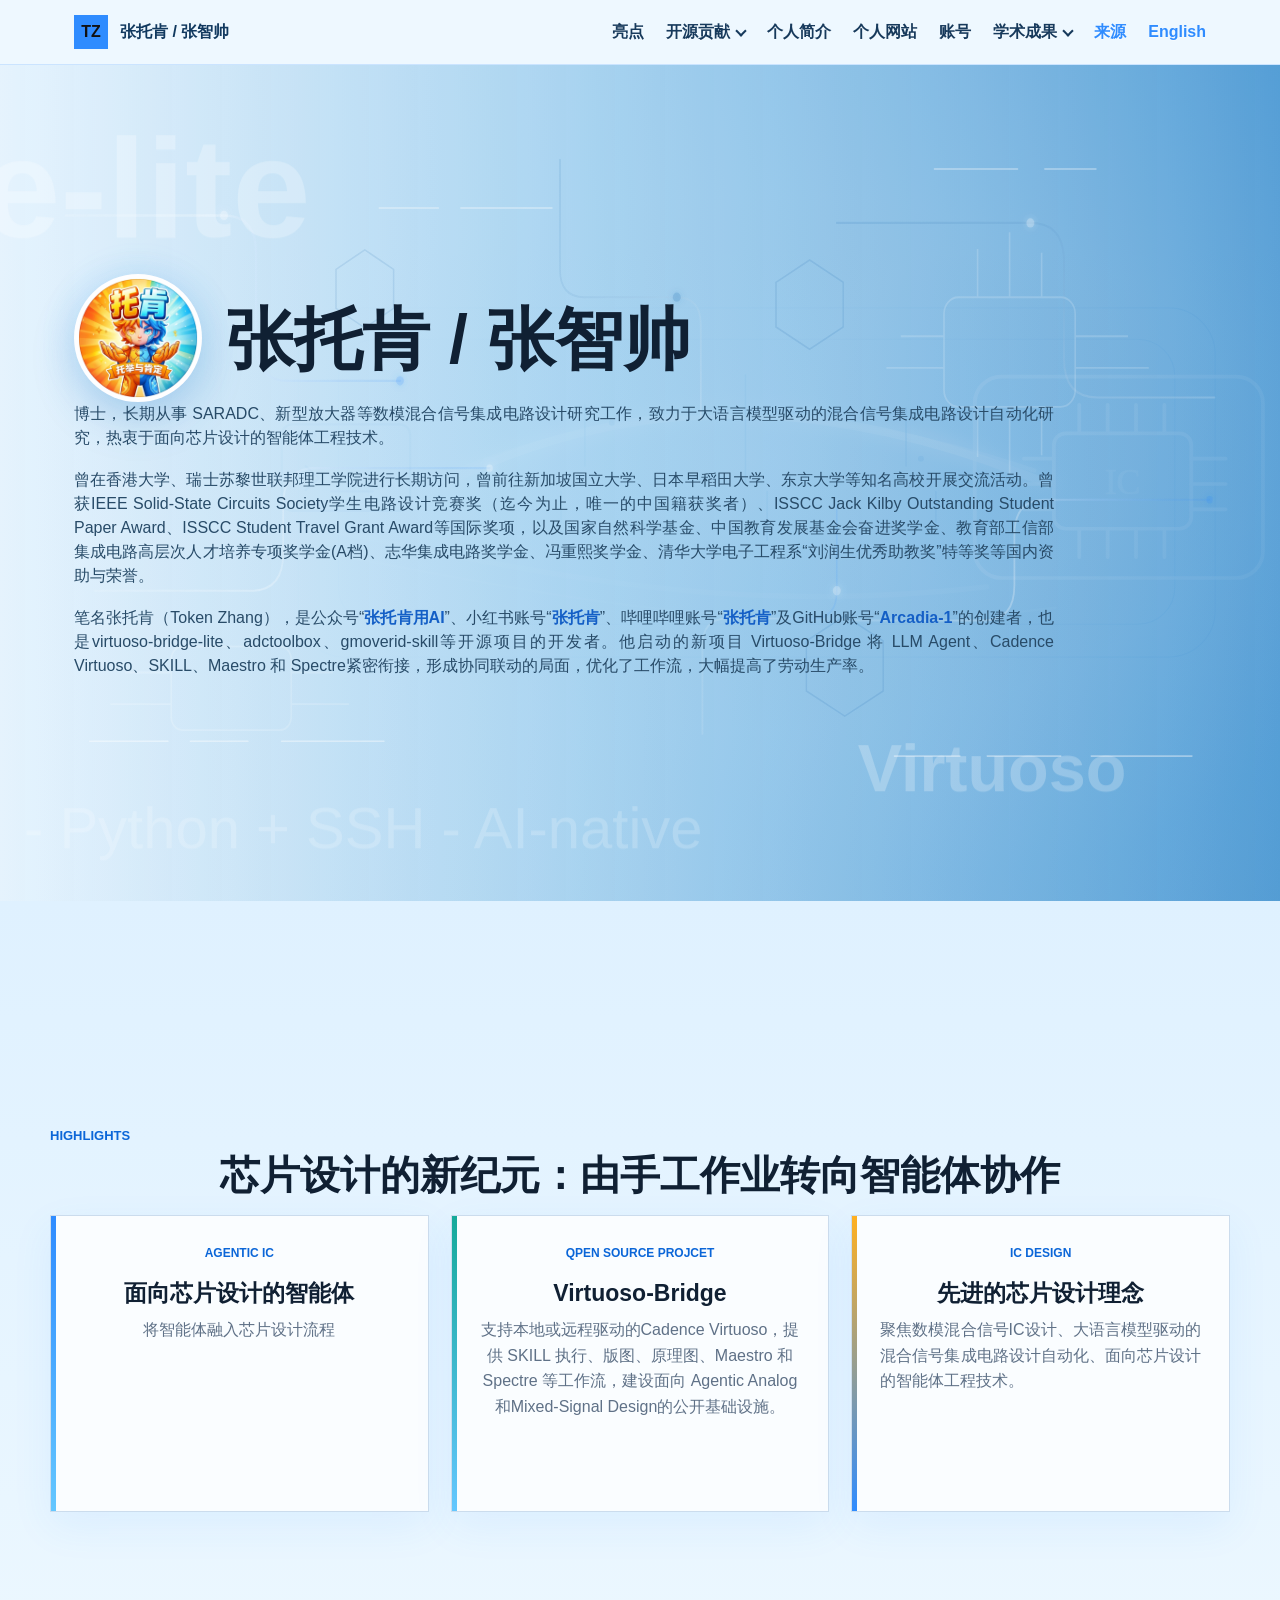
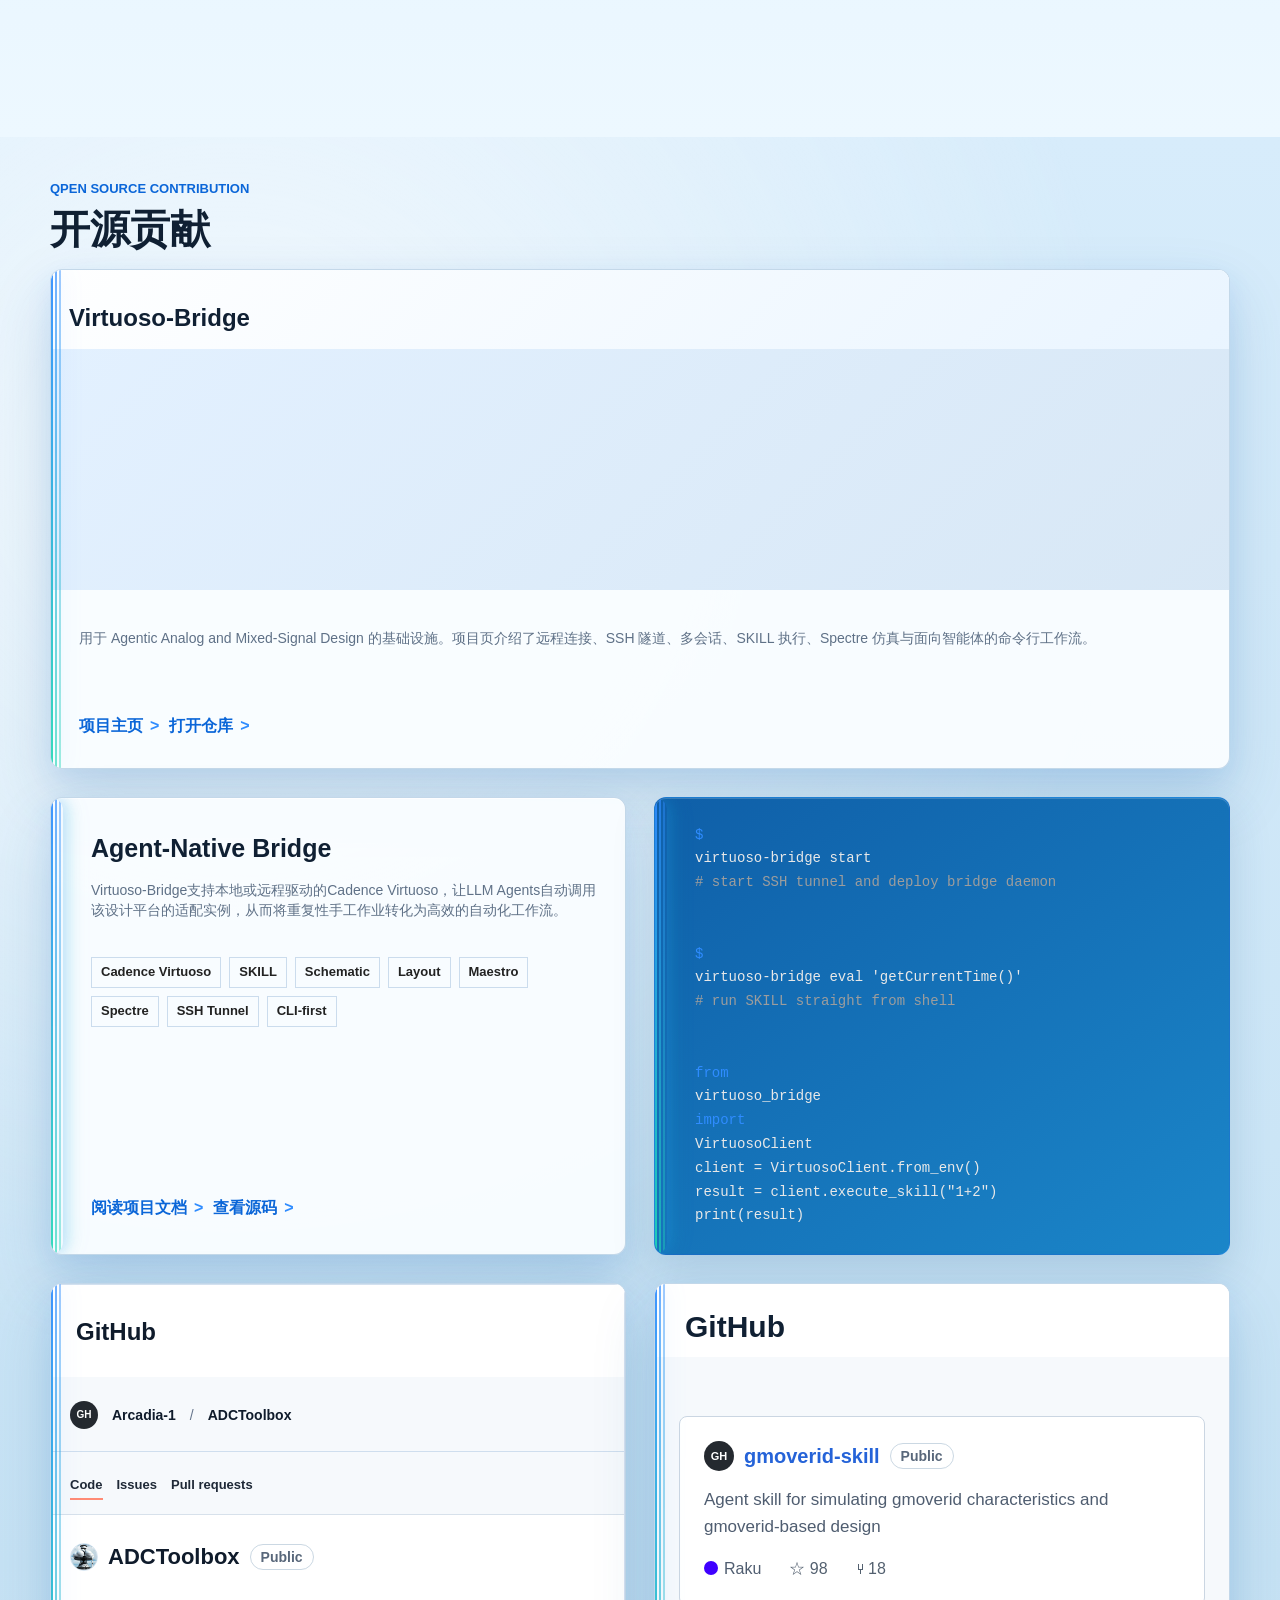
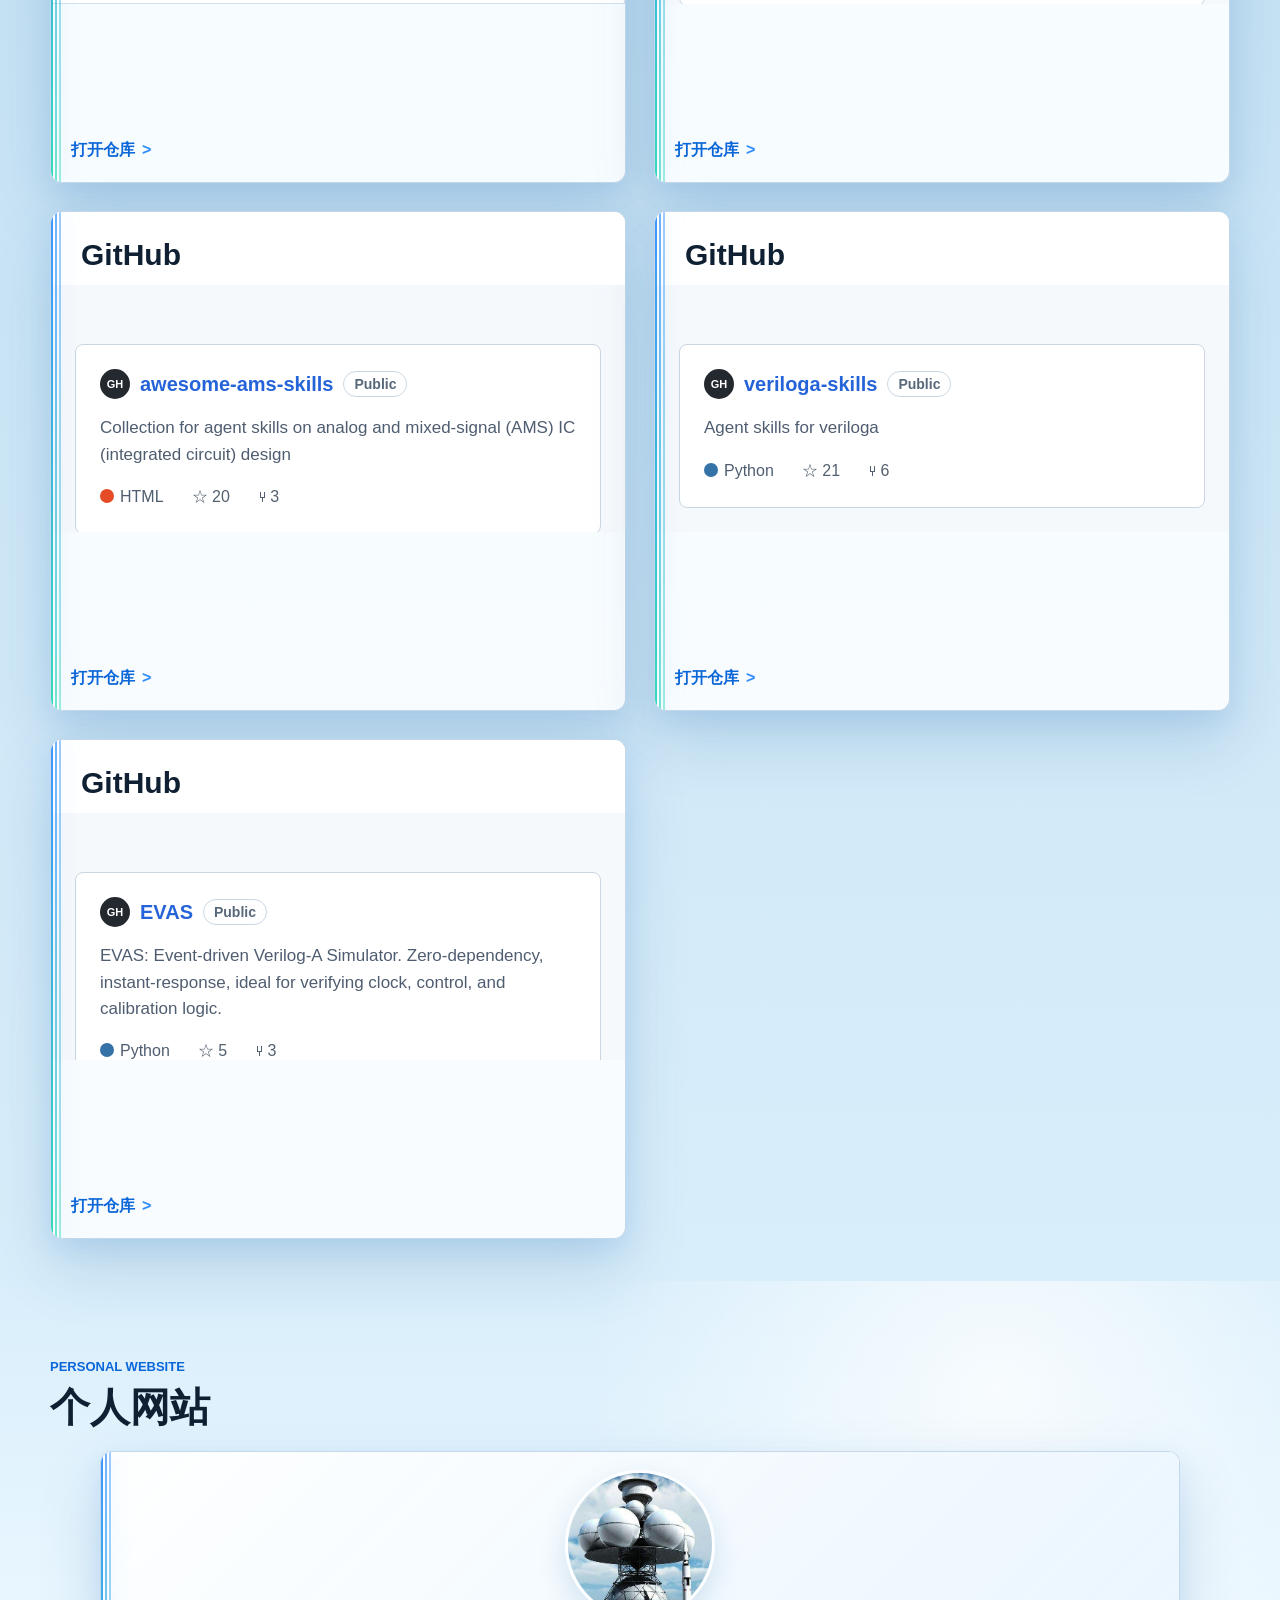
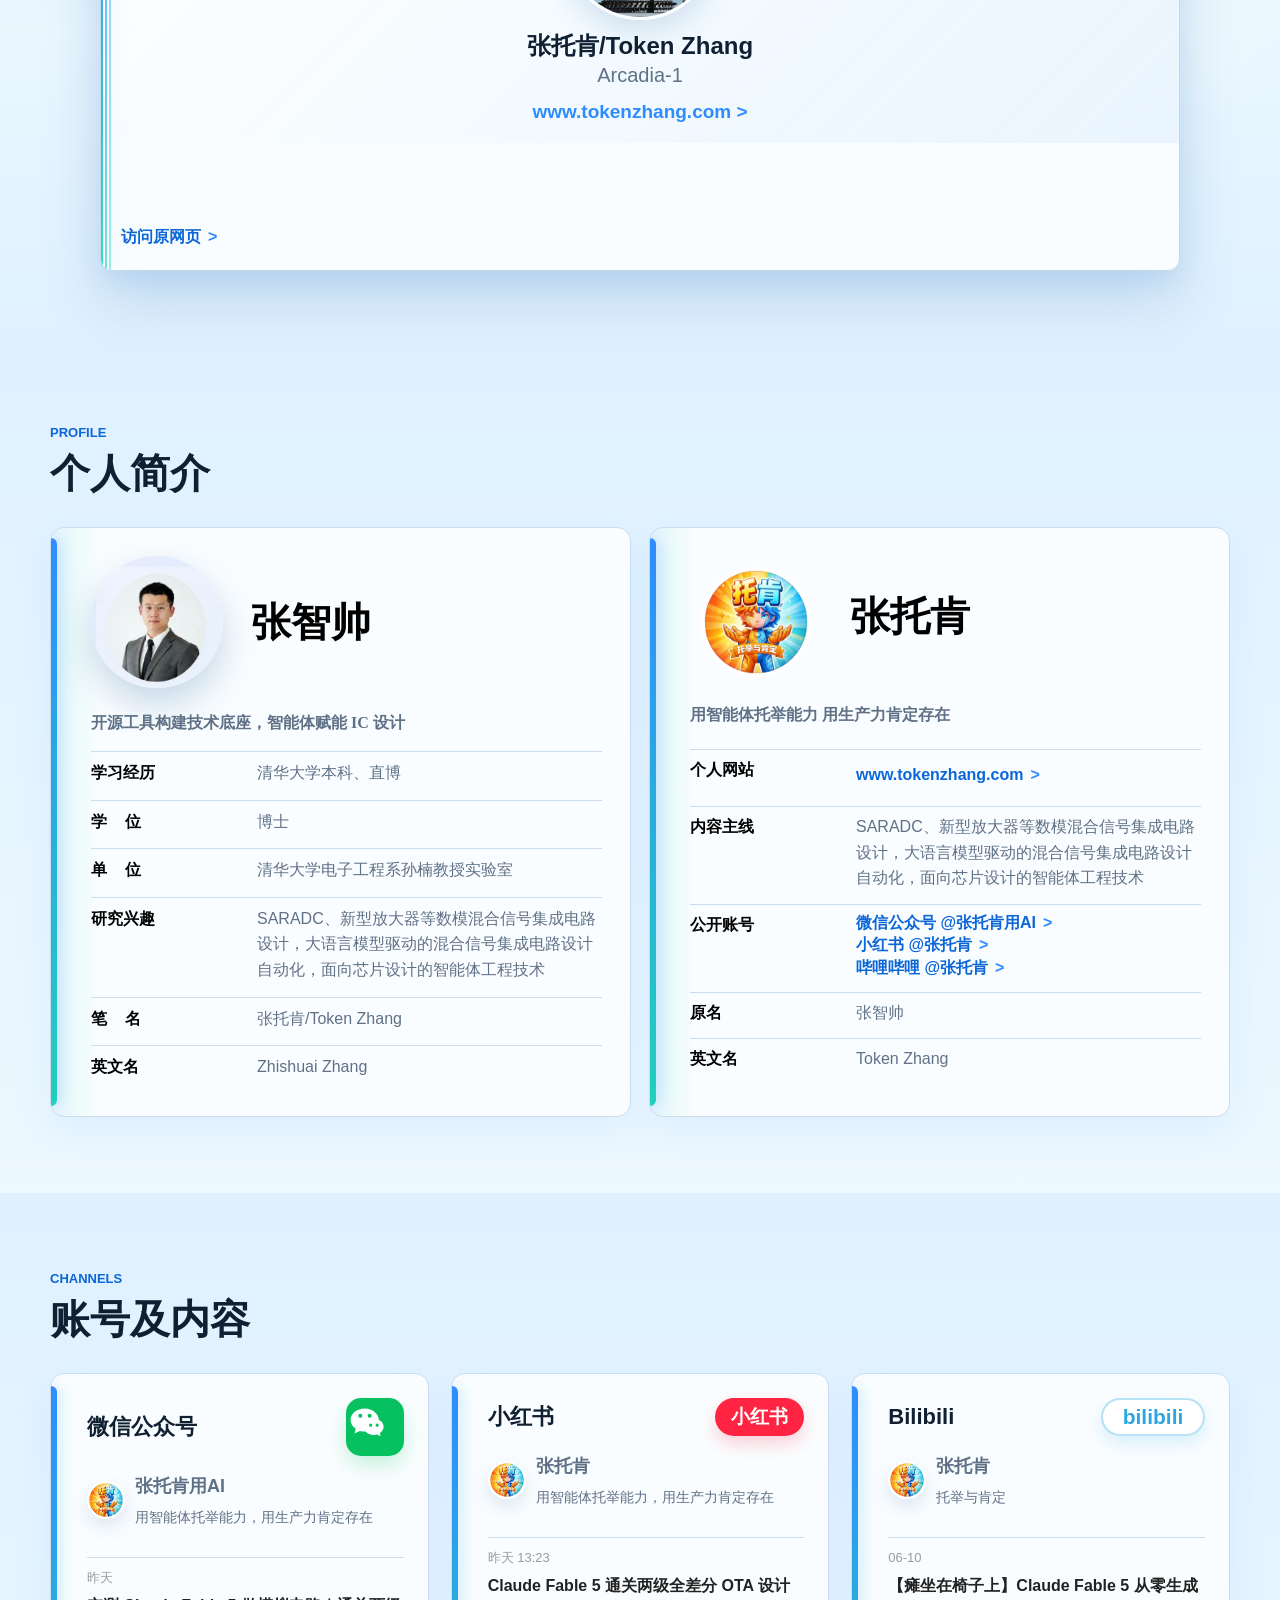
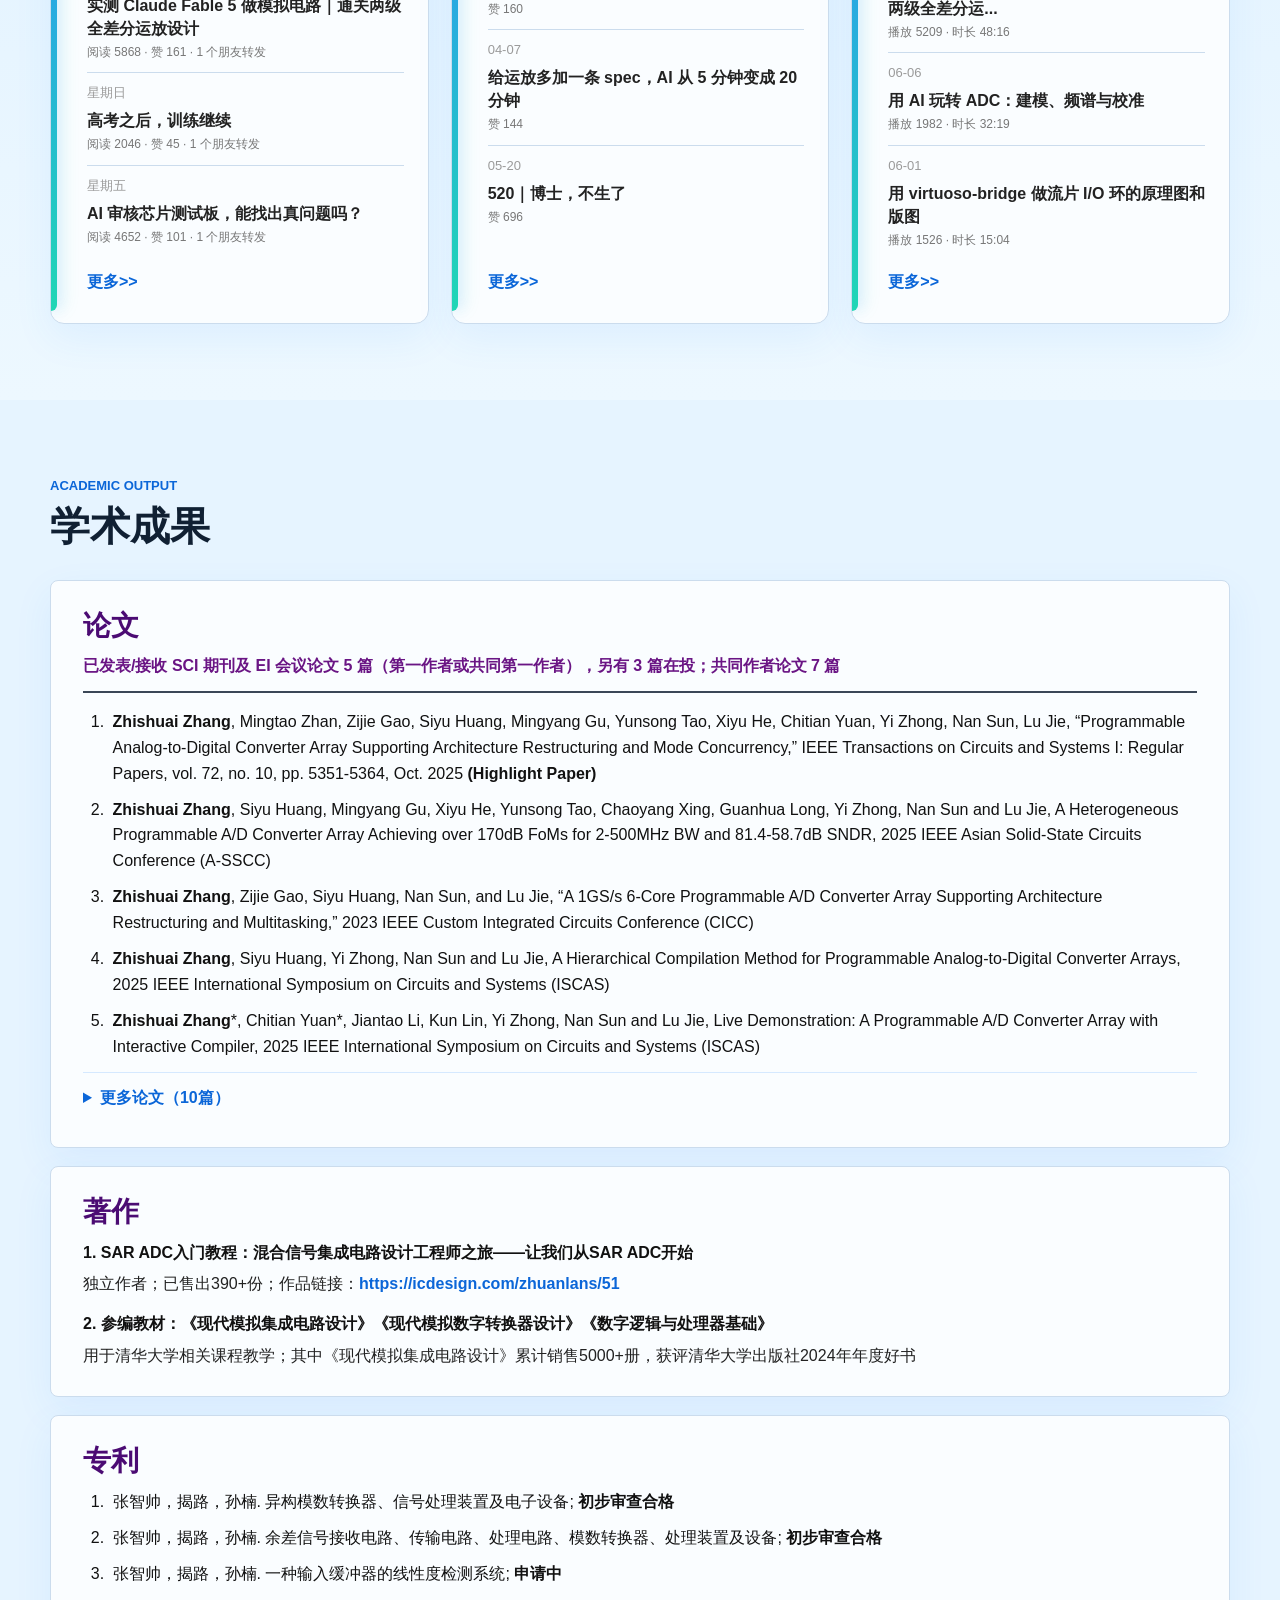
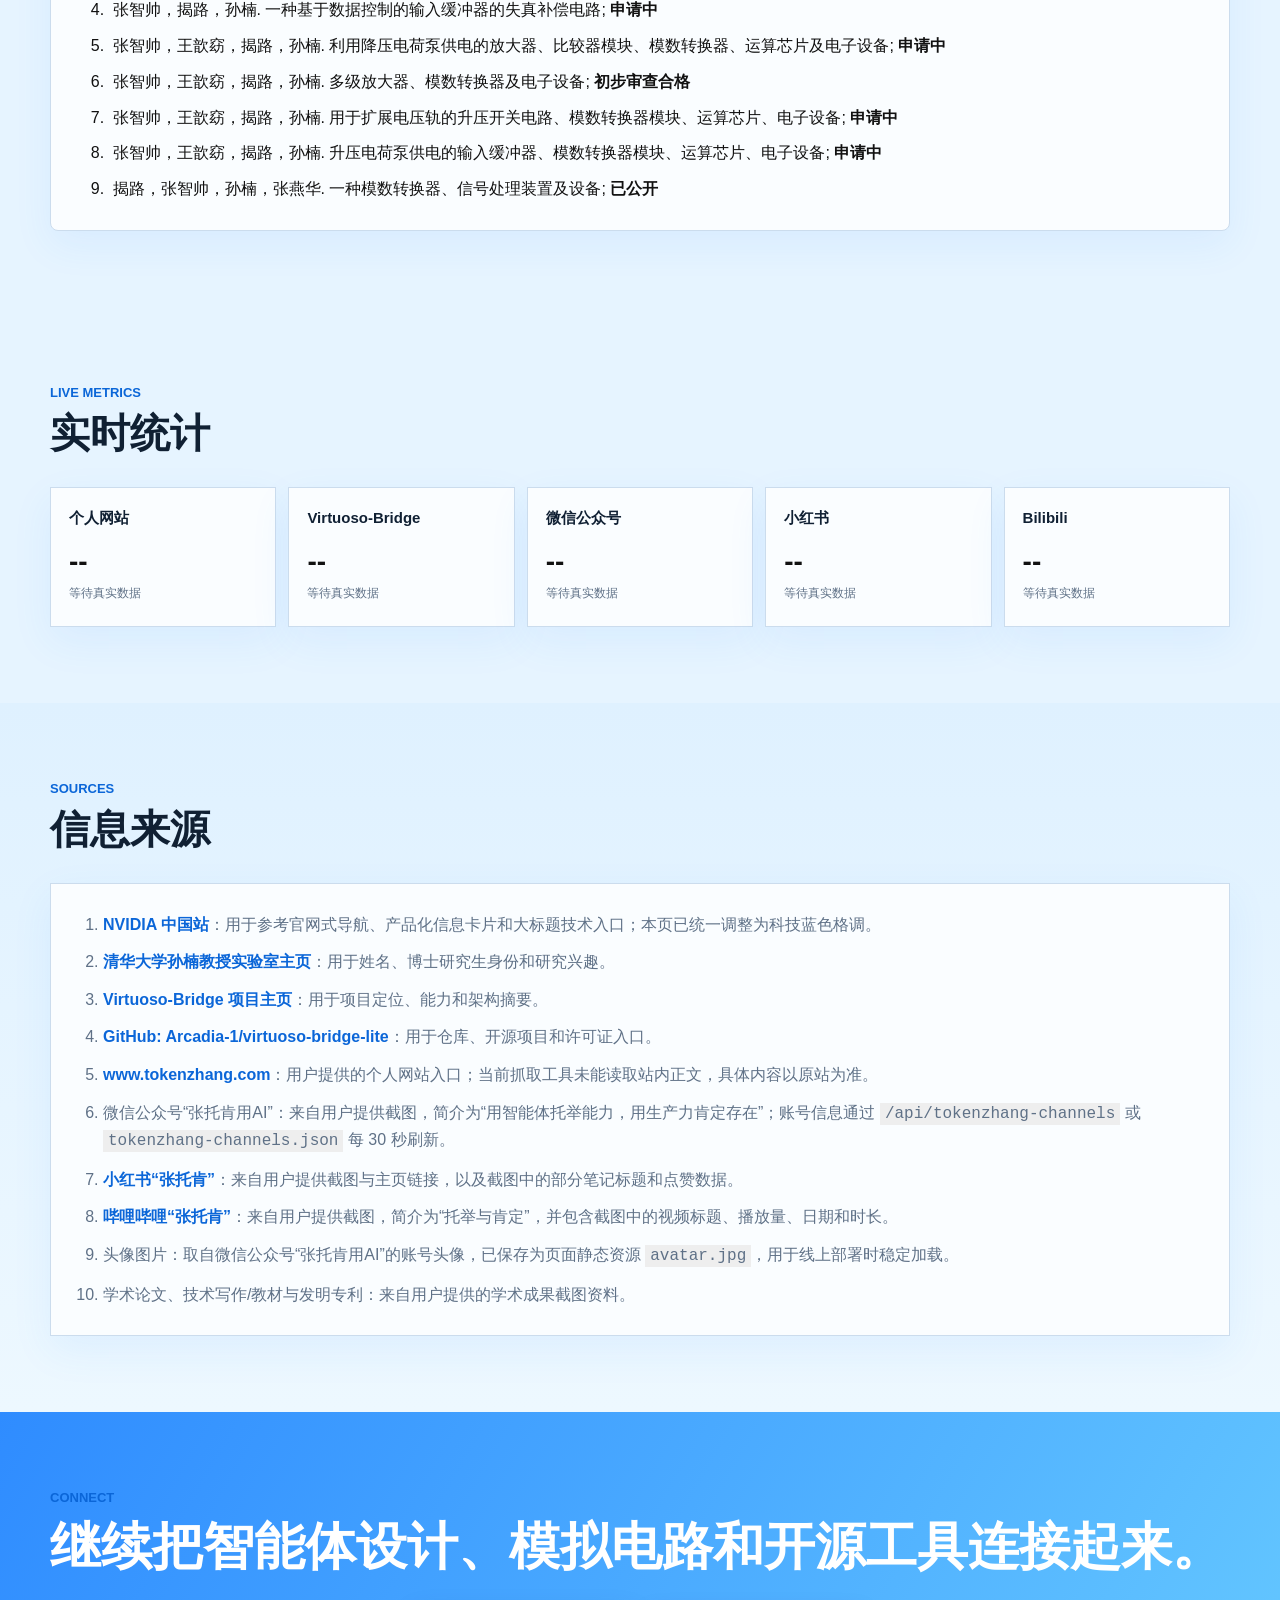
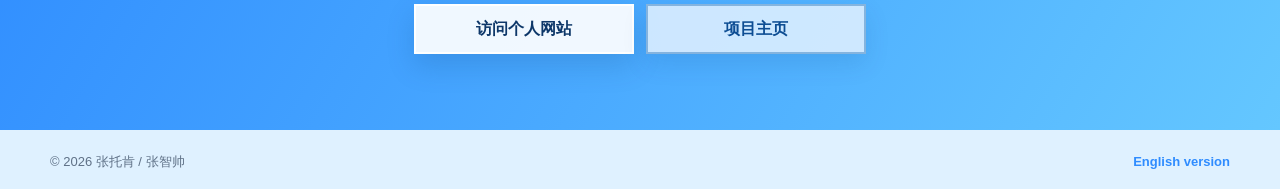
==== commit 8338c8c7: "Fix static asset and JSON fallback for homepage" ====
--- a/index.html
+++ b/index.html
@@ -3442,8 +3442,12 @@
       heroAvatar.classList.remove("is-sparkling");
     });
 
-    const endpoint = "/api/tokenzhang-metrics";
-    const channelEndpoints = ["/api/tokenzhang-channels", "./tokenzhang-channels.json"];
+    const metricsEndpoint = window.location.pathname.startsWith("/en/")
+      ? "../tokenzhang-metrics.json"
+      : "./tokenzhang-metrics.json";
+    const channelEndpoints = window.location.pathname.startsWith("/en/")
+      ? ["./tokenzhang-channels.json", "../tokenzhang-channels.json"]
+      : ["./tokenzhang-channels.json"];
     const status = document.querySelector("[data-metrics-status]");
     const cards = document.querySelectorAll("[data-metric-card]");
 
@@ -3519,7 +3523,7 @@
 
     async function refreshMetrics() {
       try {
-        const response = await fetch(endpoint, { cache: "no-store" });
+        const response = await fetch(metricsEndpoint, { cache: "no-store" });
         if (!response.ok) throw new Error("metrics endpoint unavailable");
         const payload = await response.json();
         cards.forEach((card) => {
